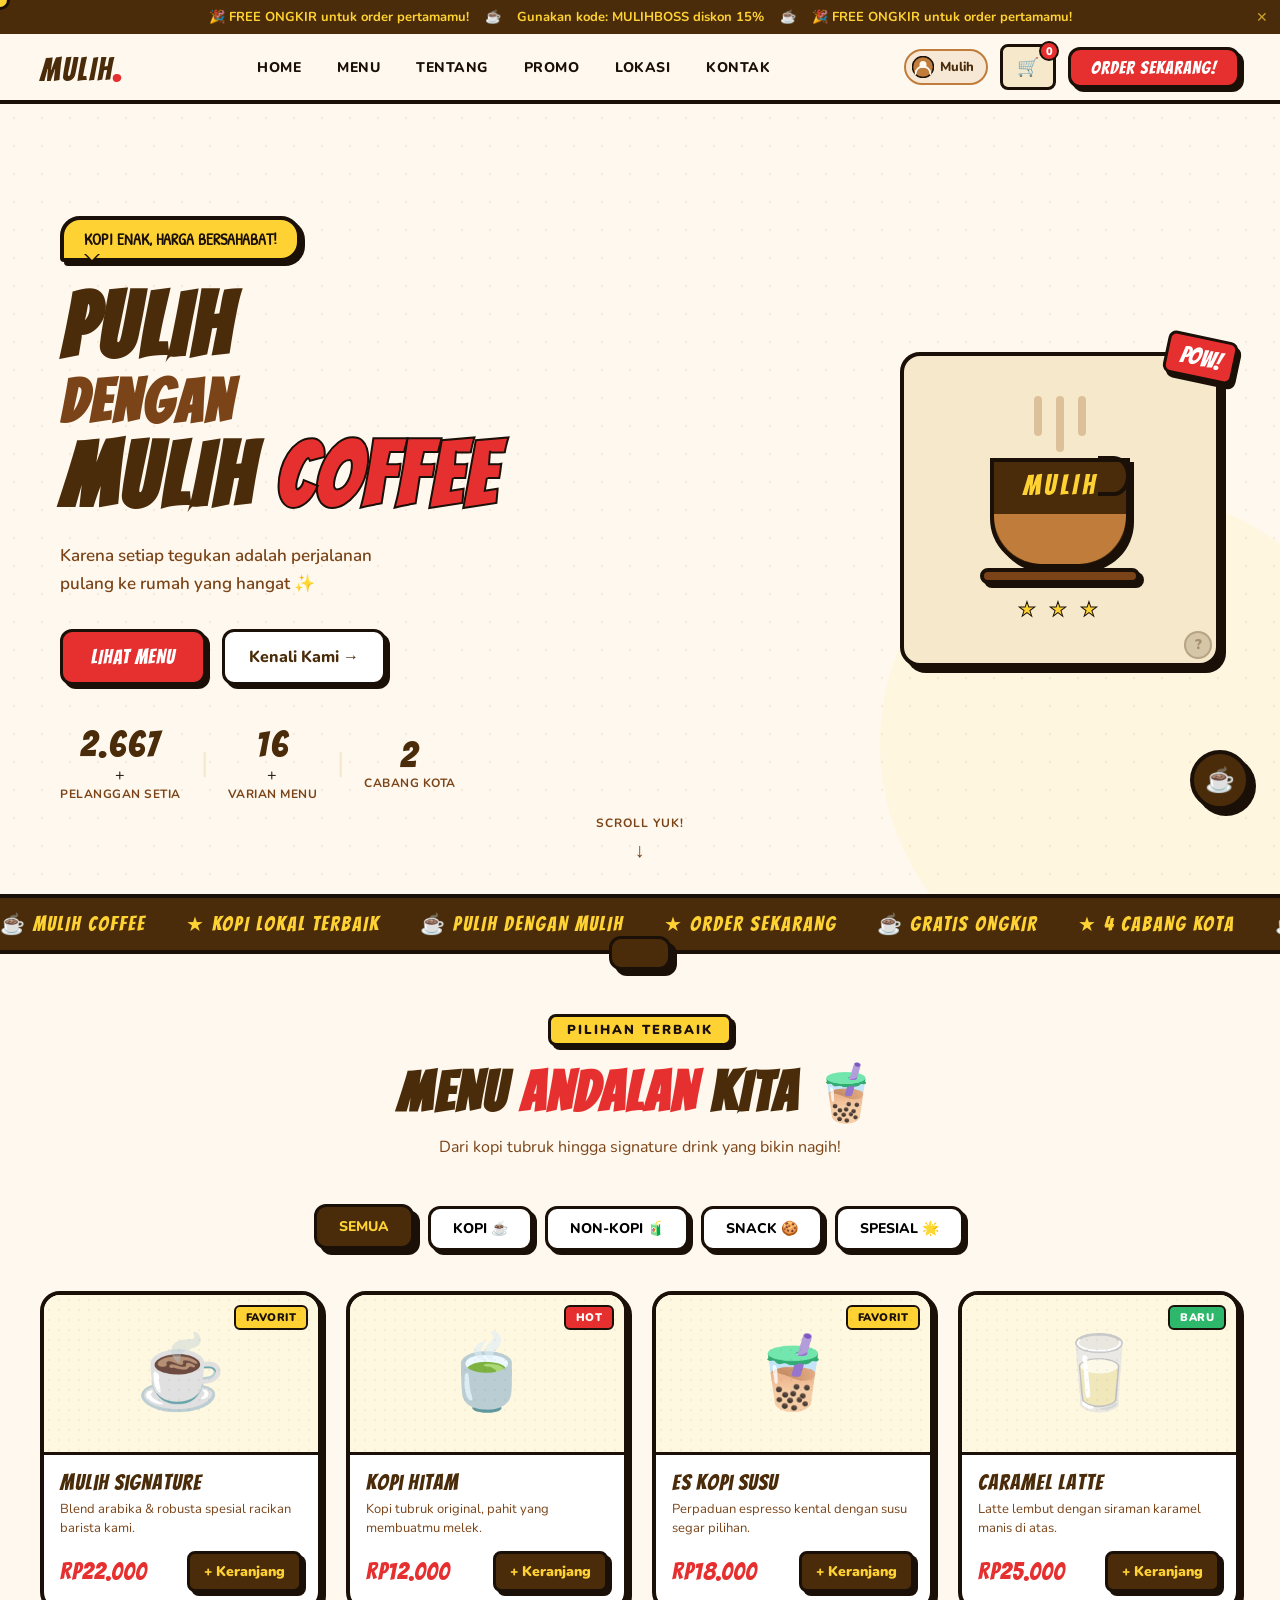
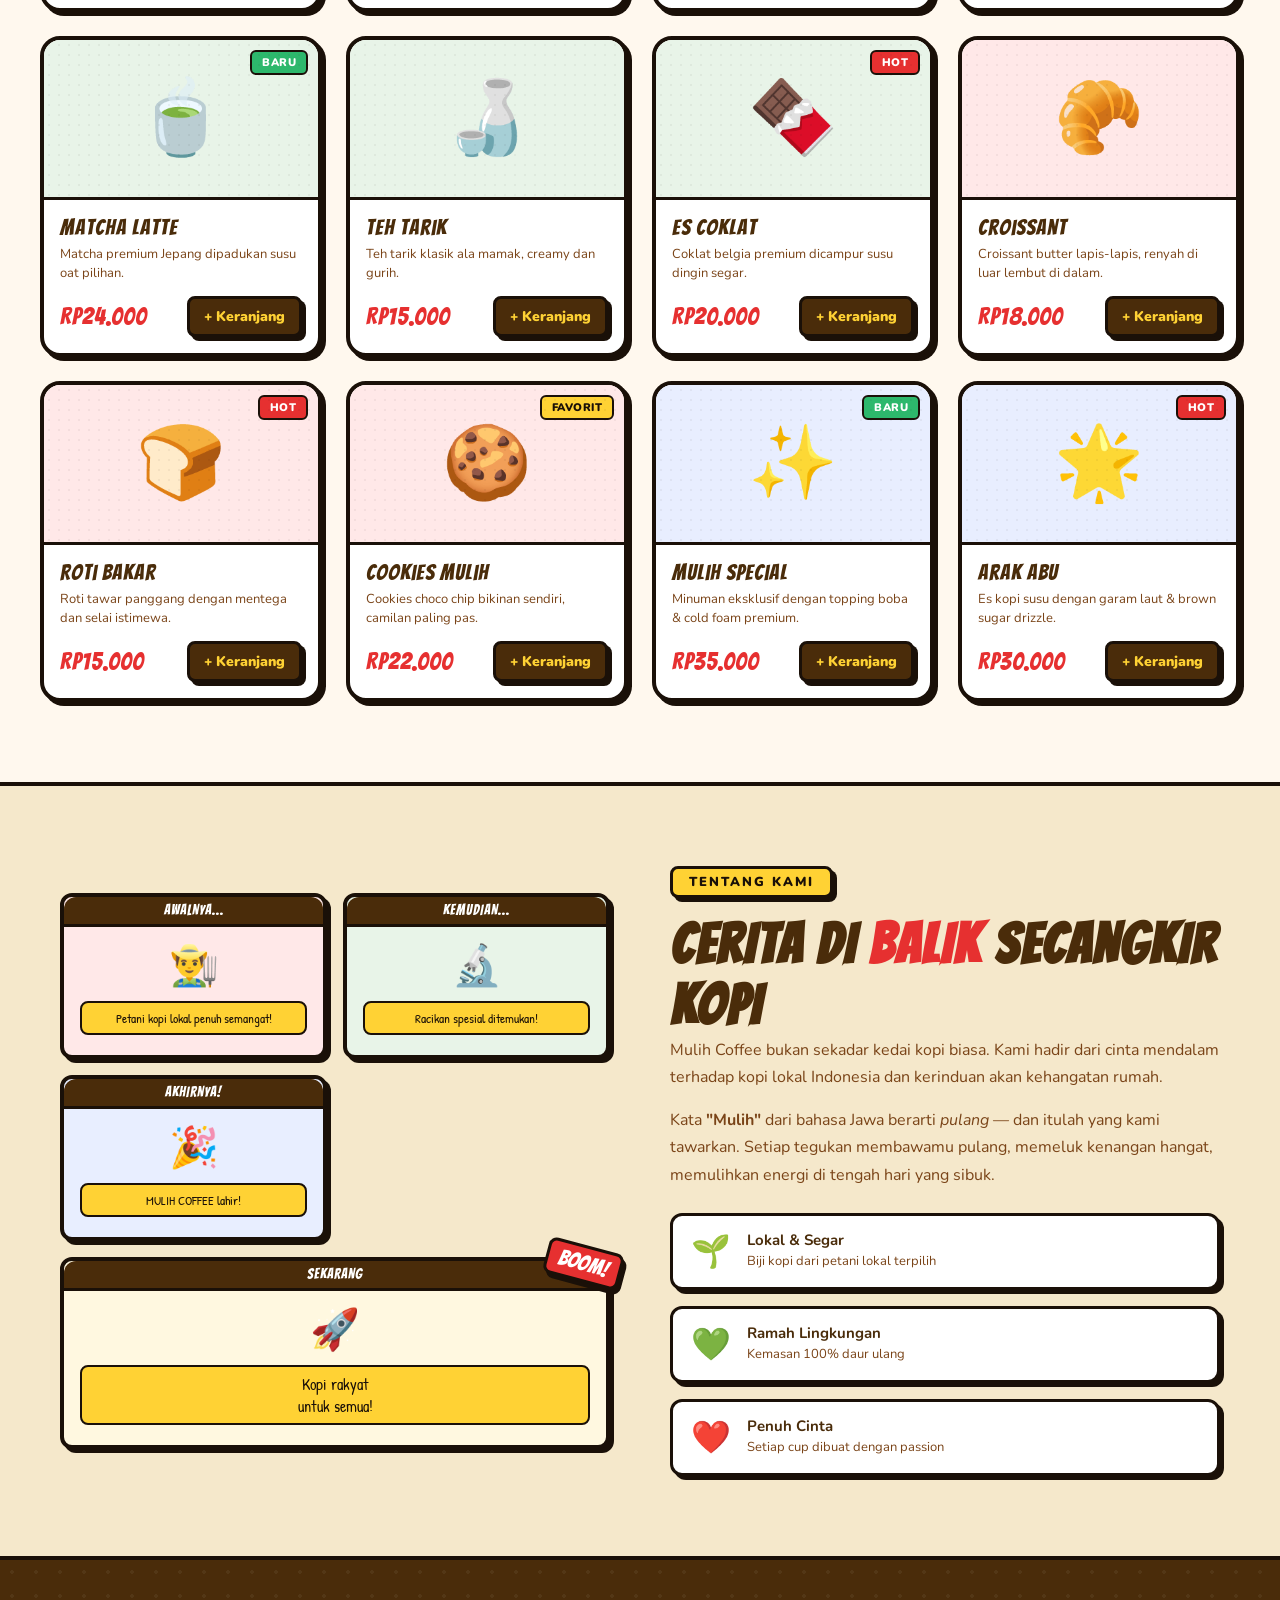
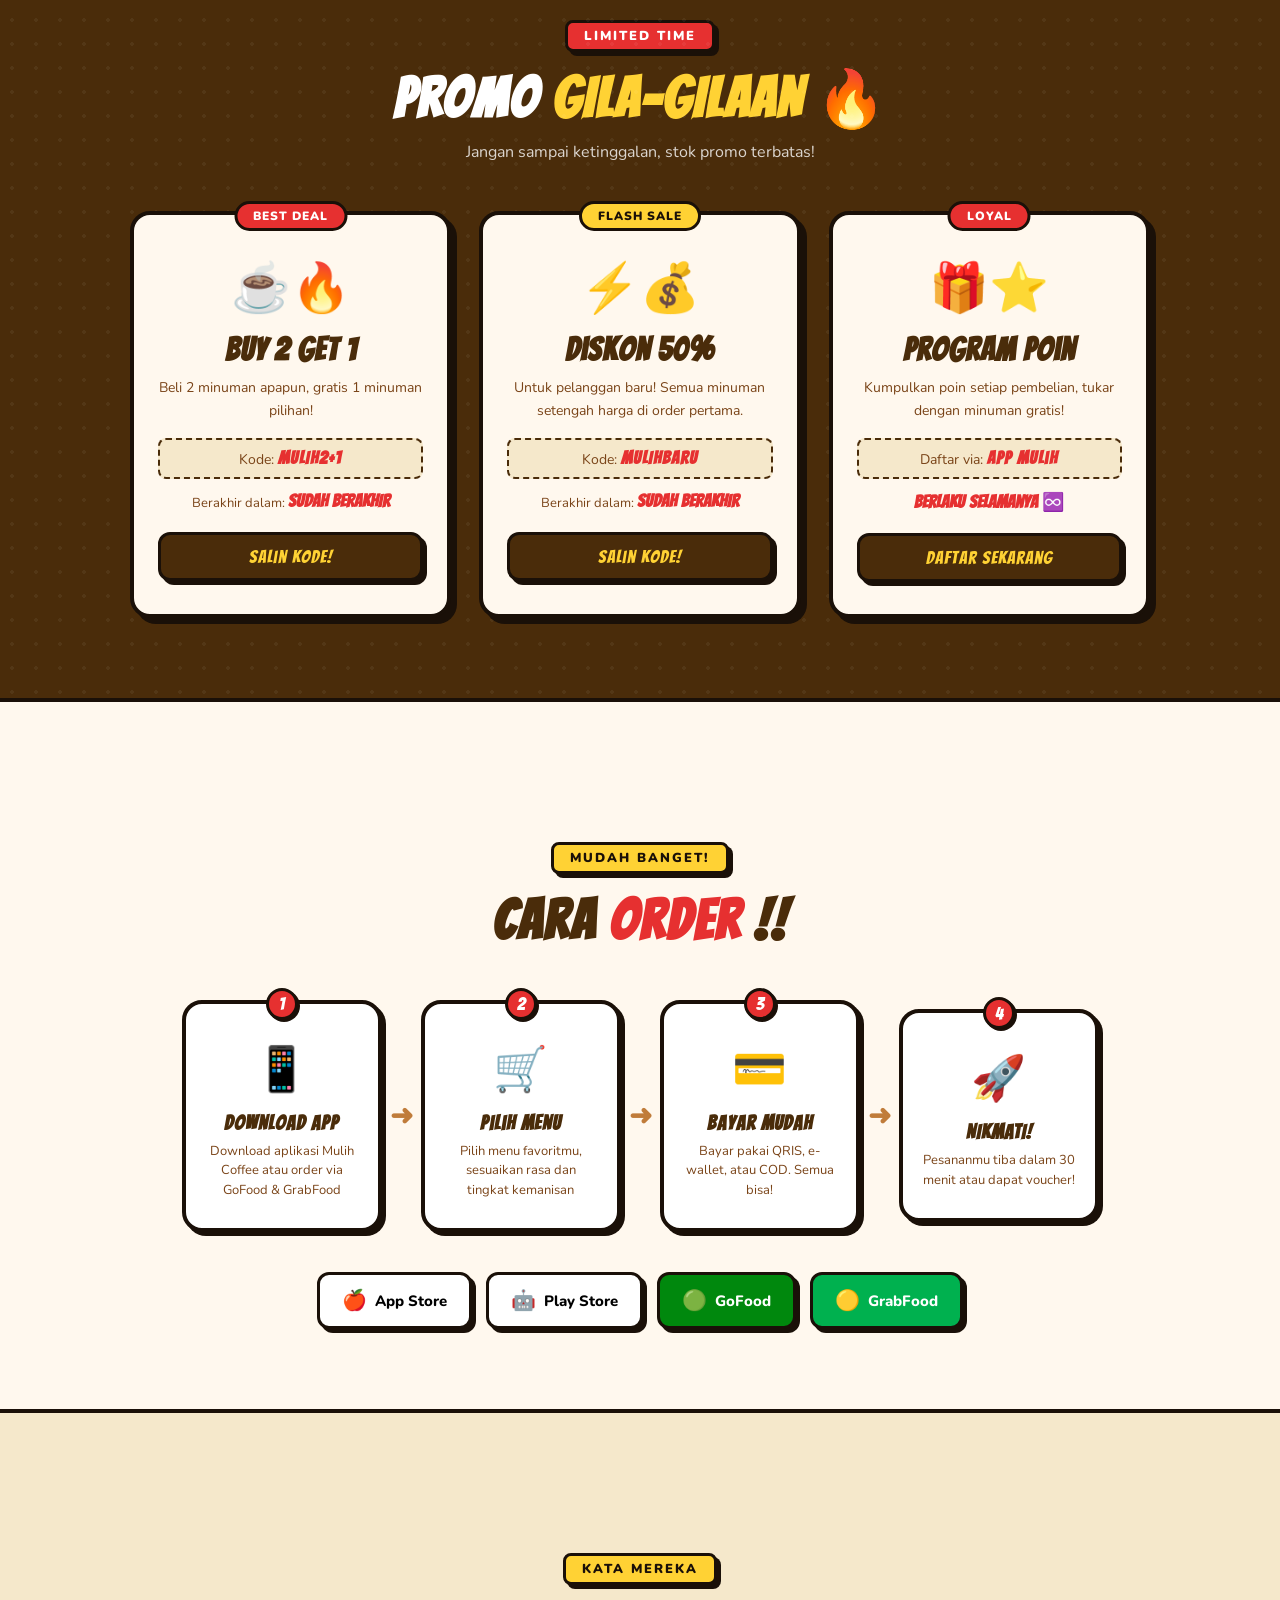
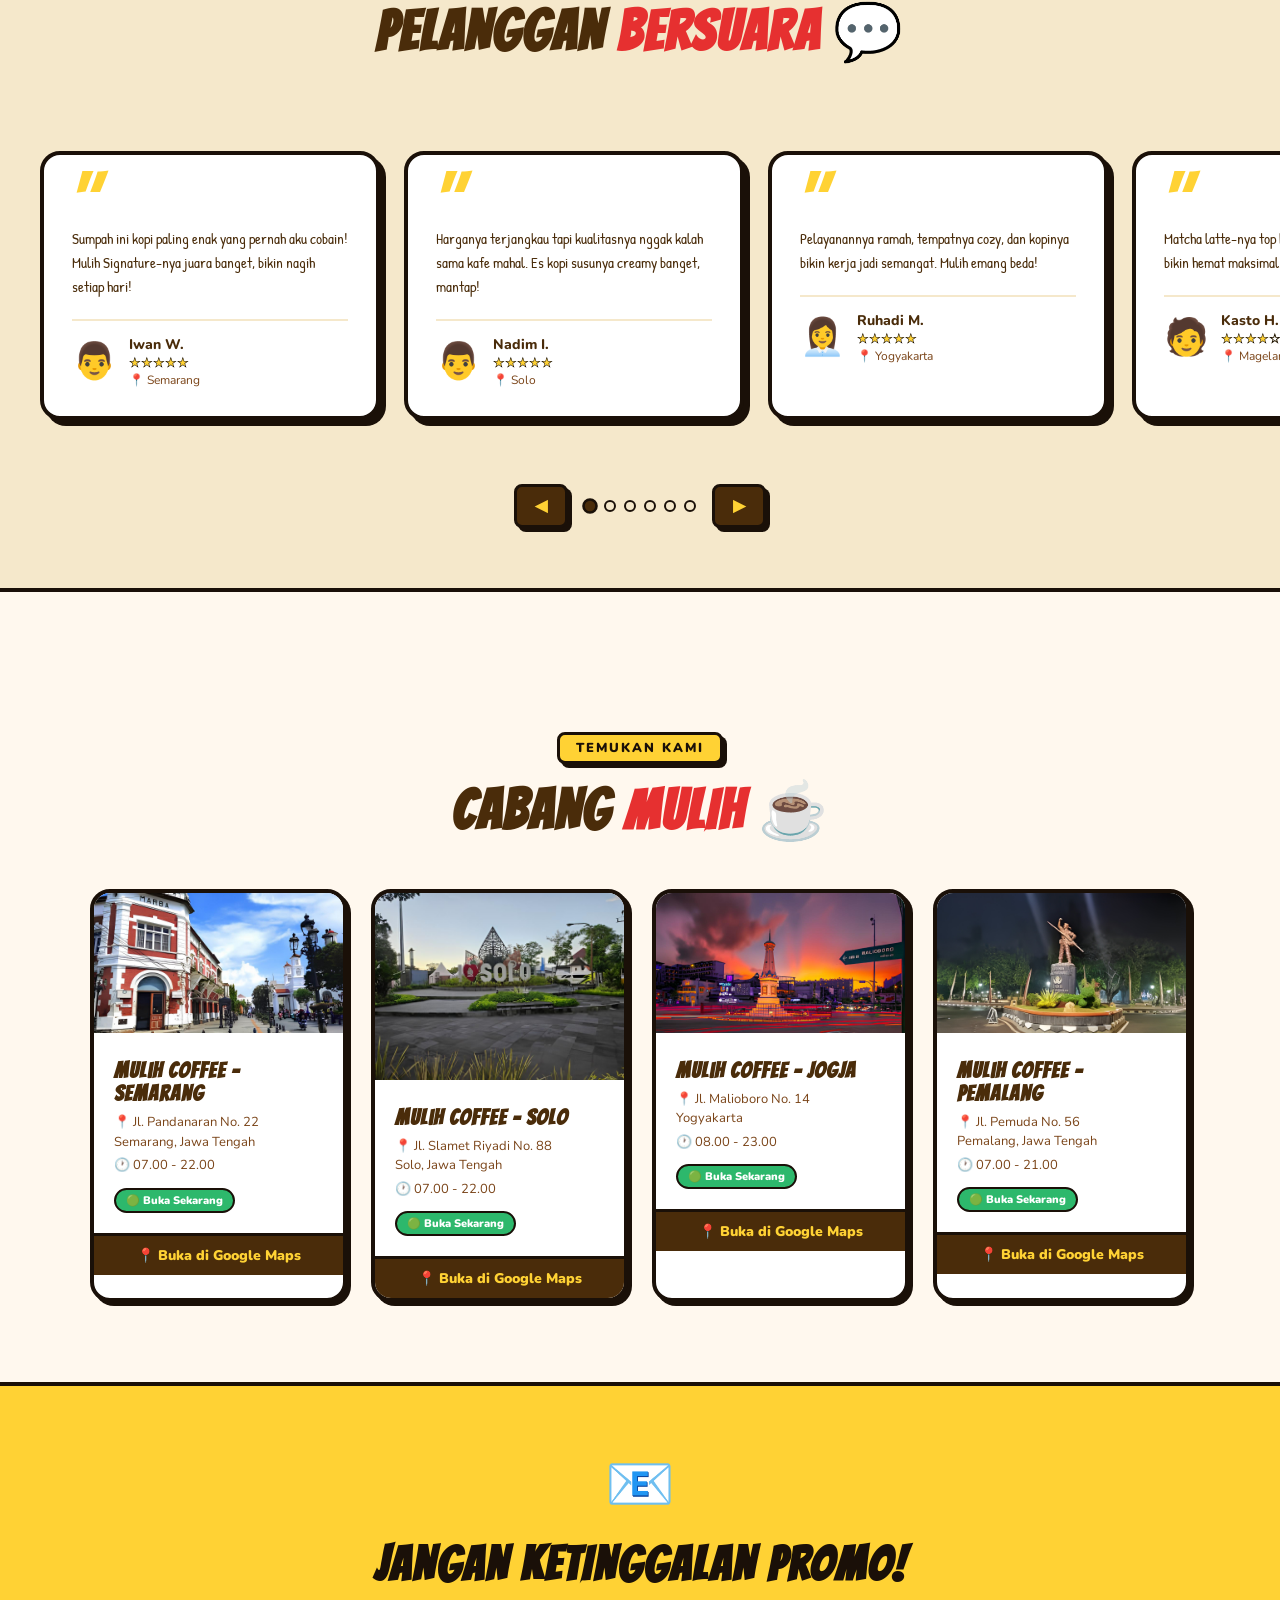
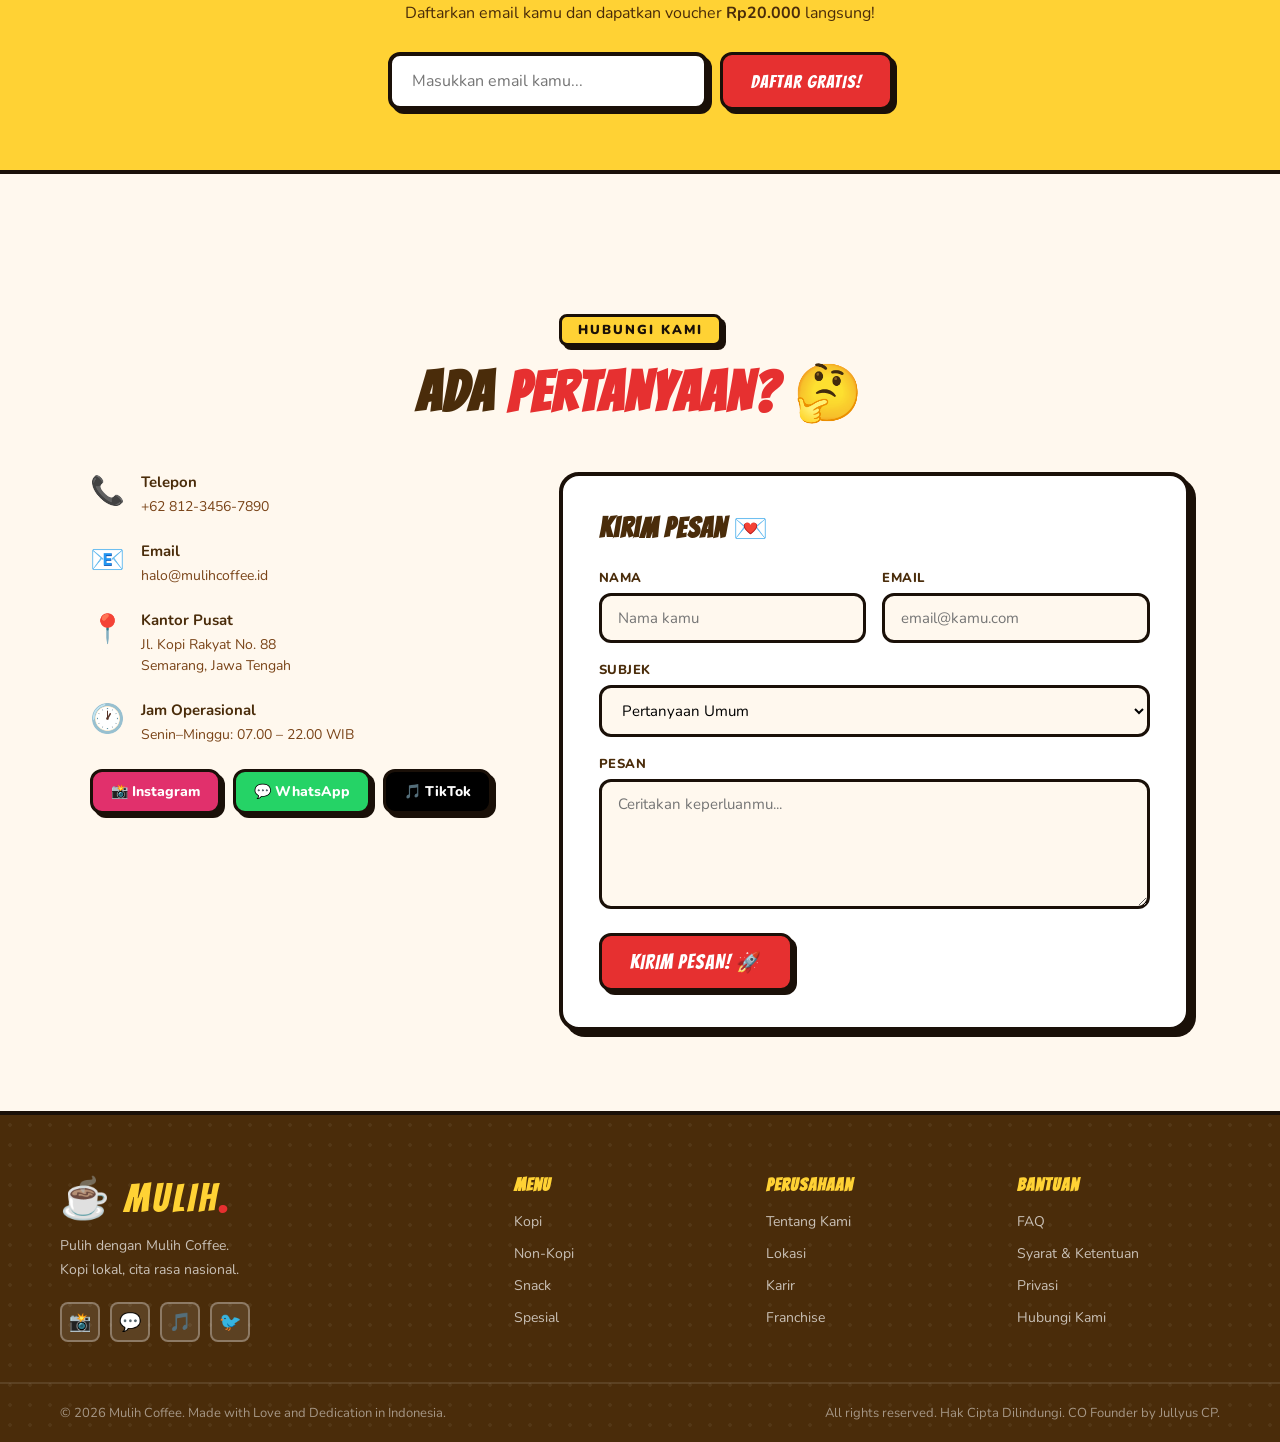
==== index.html @ 90944bd9 "Add files via upload" ====
<!DOCTYPE html>
<html lang="id">
<head>
  <meta charset="UTF-8" />
  <meta name="viewport" content="width=device-width, initial-scale=1.0" />
  <title>Mulih Coffee — Pulih dengan Mulih Coffee</title>
  <link rel="stylesheet" href="style.css" />
  <link rel="preconnect" href="https://fonts.googleapis.com" />
  <link rel="preconnect" href="https://fonts.gstatic.com" crossorigin />
  <link href="https://fonts.googleapis.com/css2?family=Bangers&family=Nunito:wght@400;600;700;800;900&family=Patrick+Hand&display=swap" rel="stylesheet" />
</head>
<body>

  <!-- LOADING SCREEN -->
  <div id="loader">
    <div class="loader-cup">☕</div>
    <div class="loader-text">Brewing Your Experience...</div>
    <div class="loader-bar"><div class="loader-fill"></div></div>
  </div>

  <!-- CURSOR -->
  <div class="custom-cursor"></div>
  <div class="cursor-trail"></div>

  <!-- TOPBAR PROMO -->
  <div class="topbar" id="topbar">
    <span>🎉 FREE ONGKIR untuk order pertamamu!</span>
    <span class="topbar-sep">☕</span>
    <span>Gunakan kode: <strong>MULIHBOSS</strong> diskon 15%</span>
    <span class="topbar-sep">☕</span>
    <span>🎉 FREE ONGKIR untuk order pertamamu!</span>
    <button class="topbar-close" id="topbarClose">✕</button>
  </div>

  <!-- NAVBAR -->
  <nav class="navbar" id="navbar">
    <a href="#home" class="nav-logo">
      <span class="logo-text">MULIH<span class="logo-accent">.</span></span>
    </a>
    <ul class="nav-links" id="navLinks">
      <li><a href="#home" class="nav-link active">Home</a></li>
      <li><a href="#menu" class="nav-link">Menu</a></li>
      <li><a href="#tentang" class="nav-link">Tentang</a></li>
      <li><a href="#promo" class="nav-link">Promo</a></li>
      <li><a href="#lokasi" class="nav-link">Lokasi</a></li>
      <li><a href="#kontak" class="nav-link">Kontak</a></li>
    </ul>
    <div class="nav-actions">
      <a href="costumer.html" class="btn-mulih-profile" id="btnMulihProfile" title="Akun Mulih" aria-label="Akun Customer Mulih">
        <svg width="22" height="22" viewBox="0 0 22 22" fill="none" xmlns="http://www.w3.org/2000/svg" aria-hidden="true">
          <circle cx="11" cy="11" r="10.5" fill="#c07c3a" stroke="#1a1008" stroke-width="1.5"/>
          <circle cx="11" cy="8.5" r="3.5" fill="#fff8ee"/>
          <path d="M3.5 18c0-4.142 3.358-7.5 7.5-7.5s7.5 3.358 7.5 7.5" stroke="#fff8ee" stroke-width="1.8" stroke-linecap="round"/>
        </svg>
        <span>Mulih</span>
      </a>
      <button class="btn-cart" id="cartBtn" aria-label="Cart">
        🛒 <span class="cart-badge" id="cartBadge">0</span>
      </button>
      <a href="#order" class="btn-order pop-btn">ORDER SEKARANG!</a>
      <button class="hamburger" id="hamburger" aria-label="Menu">
        <span></span><span></span><span></span>
      </button>
    </div>
  </nav>

  <!-- HERO -->
  <section class="hero" id="home">
    <div class="hero-bg-dots"></div>
    <div class="hero-halftone"></div>
    <div class="hero-content">
      <div class="speech-bubble-hero" data-aos="pop">KOPI ENAK, HARGA BERSAHABAT!</div>
      <h1 class="hero-title" data-aos="slide-up">
        <span class="hero-line1">PULIH</span>
        <span class="hero-line2">DENGAN</span>
        <span class="hero-line3">MULIH <span class="hero-accent">COFFEE</span></span>
      </h1>
      <p class="hero-sub" data-aos="fade-in">
        Karena setiap tegukan adalah perjalanan<br />pulang ke rumah yang hangat ✨
      </p>
      <div class="hero-btns" data-aos="bounce-in">
        <a href="#menu" class="btn-primary pop-btn">LIHAT MENU</a>
        <a href="#tentang" class="btn-secondary">Kenali Kami →</a>
      </div>
      <div class="hero-stats">
        <div class="stat-item">
          <span class="stat-num" data-count="5000">0</span><span>+</span>
          <span class="stat-label">Pelanggan Setia</span>
        </div>
        <div class="stat-divider">|</div>
        <div class="stat-item">
          <span class="stat-num" data-count="30">0</span><span>+</span>
          <span class="stat-label">Varian Menu</span>
        </div>
        <div class="stat-divider">|</div>
        <div class="stat-item">
          <span class="stat-num" data-count="4">0</span><span></span>
          <span class="stat-label">Cabang Kota</span>
        </div>
      </div>
    </div>
    <div class="hero-visual">
      <div class="cup-wrapper" style="position:relative">
        <!-- HIDDEN DEV TRIGGER — badge ? pojok bawah kanan kopi -->
        <button id="devTriggerBtn" aria-label="Info" title="" onclick="openDevModal()"
          style="position:absolute;bottom:8px;right:8px;z-index:99;
                 width:28px;height:28px;border-radius:50%;
                 background:rgba(74,44,10,0.18);border:2px solid rgba(74,44,10,0.22);
                 color:rgba(74,44,10,0.35);font-size:14px;font-weight:900;
                 cursor:pointer;display:flex;align-items:center;justify-content:center;
                 transition:all 0.2s;backdrop-filter:blur(2px);
                 font-family:'Nunito',sans-serif;line-height:1;">?</button>
        <div class="comic-panel">
          <div class="panel-zap">POW!</div>
          <div class="big-cup">
            <div class="cup-steam">
              <span></span><span></span><span></span>
            </div>
            <div class="cup-body">
              <div class="cup-label">MULIH</div>
              <div class="cup-coffee"></div>
            </div>
            <div class="cup-base"></div>
            <div class="cup-handle"></div>
          </div>
          <div class="panel-stars">★ ★ ★</div>
        </div>
      </div>
    </div>
    <div class="hero-scroll-hint">
      <span>Scroll yuk!</span>
      <div class="scroll-arrow">↓</div>
    </div>
  </section>

  <!-- MARQUEE STRIP -->
  <div class="marquee-strip">
    <div class="marquee-track">
      <span>☕ MULIH COFFEE</span><span>★ KOPI LOKAL TERBAIK</span>
      <span>☕ PULIH DENGAN MULIH</span><span>★ ORDER SEKARANG</span>
      <span>☕ GRATIS ONGKIR</span><span>★ 4 CABANG KOTA</span>
      <span>☕ MULIH COFFEE</span><span>★ KOPI LOKAL TERBAIK</span>
      <span>☕ PULIH DENGAN MULIH</span><span>★ ORDER SEKARANG</span>
      <span>☕ GRATIS ONGKIR</span><span>★ 4 CABANG KOTA</span>
    </div>
  </div>

  <!-- MENU SECTION -->
  <section class="menu-section" id="menu">
    <div class="section-header">
      <div class="section-tag">PILIHAN TERBAIK</div>
      <h2 class="section-title">MENU <span class="accent">ANDALAN</span> KITA 🧋</h2>
      <p class="section-sub">Dari kopi tubruk hingga signature drink yang bikin nagih!</p>
    </div>

    <div class="menu-filter">
      <button class="filter-btn active" data-filter="all">Semua</button>
      <button class="filter-btn" data-filter="kopi">Kopi ☕</button>
      <button class="filter-btn" data-filter="non-kopi">Non-Kopi 🧃</button>
      <button class="filter-btn" data-filter="snack">Snack 🍪</button>
      <button class="filter-btn" data-filter="spesial">Spesial 🌟</button>
    </div>

    <div class="menu-grid" id="menuGrid">
      <!-- Cards injected by JS -->
    </div>
  </section>

  <!-- TENTANG / ABOUT -->
  <section class="about-section" id="tentang">
    <div class="about-comic">
      <div class="comic-strip">
        <div class="comic-frame frame1">
          <div class="frame-caption">AWALNYA...</div>
          <div class="frame-emoji">👨‍🌾</div>
          <div class="frame-bubble">Petani kopi lokal penuh semangat!</div>
        </div>
        <div class="comic-frame frame2">
          <div class="frame-caption">KEMUDIAN...</div>
          <div class="frame-emoji">🔬</div>
          <div class="frame-bubble">Racikan spesial ditemukan!</div>
        </div>
        <div class="comic-frame frame3">
          <div class="frame-caption">AKHIRNYA!</div>
          <div class="frame-emoji">🎉</div>
          <div class="frame-bubble">MULIH COFFEE lahir!</div>
        </div>
        <div class="comic-frame frame4 frame-big">
          <div class="frame-caption">SEKARANG</div>
          <div class="frame-emoji">🚀</div>
          <div class="frame-bubble big-bubble">Kopi rakyat<br/>untuk semua!</div>
          <div class="pow-badge">BOOM!</div>
        </div>
      </div>
    </div>
    <div class="about-text">
      <div class="section-tag">TENTANG KAMI</div>
      <h2 class="section-title">CERITA DI <span class="accent">BALIK</span> SECANGKIR KOPI</h2>
      <p>Mulih Coffee bukan sekadar kedai kopi biasa. Kami hadir dari cinta mendalam terhadap kopi lokal Indonesia dan kerinduan akan kehangatan rumah.</p>
      <p>Kata <strong>"Mulih"</strong> dari bahasa Jawa berarti <em>pulang</em> — dan itulah yang kami tawarkan. Setiap tegukan membawamu pulang, memeluk kenangan hangat, memulihkan energi di tengah hari yang sibuk.</p>
      <div class="about-values">
        <div class="value-item">
          <span class="value-icon">🌱</span>
          <div>
            <strong>Lokal & Segar</strong>
            <p>Biji kopi dari petani lokal terpilih</p>
          </div>
        </div>
        <div class="value-item">
          <span class="value-icon">💚</span>
          <div>
            <strong>Ramah Lingkungan</strong>
            <p>Kemasan 100% daur ulang</p>
          </div>
        </div>
        <div class="value-item">
          <span class="value-icon">❤️</span>
          <div>
            <strong>Penuh Cinta</strong>
            <p>Setiap cup dibuat dengan passion</p>
          </div>
        </div>
      </div>
    </div>
  </section>

  <!-- PROMO SECTION -->
  <section class="promo-section" id="promo">
    <div class="section-header light">
      <div class="section-tag alt">LIMITED TIME</div>
      <h2 class="section-title light">PROMO <span class="accent-light">GILA-GILAAN</span> 🔥</h2>
      <p class="section-sub light">Jangan sampai ketinggalan, stok promo terbatas!</p>
    </div>

    <div class="promo-cards">
      <div class="promo-card pc1" data-aos="slide-left">
        <div class="promo-badge">BEST DEAL</div>
        <div class="promo-emoji">☕🔥</div>
        <h3>Buy 2 Get 1</h3>
        <p>Beli 2 minuman apapun, gratis 1 minuman pilihan!</p>
        <div class="promo-code">Kode: <strong>MULIH2+1</strong></div>
        <div class="promo-timer" data-ends="2025-12-31">Berakhir dalam: <span class="timer-count">--:--:--</span></div>
        <button class="btn-promo pop-btn" onclick="copyCode('MULIH2+1')">Salin Kode!</button>
      </div>
      <div class="promo-card pc2" data-aos="pop">
        <div class="promo-badge flash">FLASH SALE</div>
        <div class="promo-emoji">⚡💰</div>
        <h3>Diskon 50%</h3>
        <p>Untuk pelanggan baru! Semua minuman setengah harga di order pertama.</p>
        <div class="promo-code">Kode: <strong>MULIHBARU</strong></div>
        <div class="promo-timer" data-ends="2025-11-30">Berakhir dalam: <span class="timer-count">--:--:--</span></div>
        <button class="btn-promo pop-btn" onclick="copyCode('MULIHBARU')">Salin Kode!</button>
      </div>
      <div class="promo-card pc3" data-aos="slide-right">
        <div class="promo-badge">LOYAL</div>
        <div class="promo-emoji">🎁⭐</div>
        <h3>Program Poin</h3>
        <p>Kumpulkan poin setiap pembelian, tukar dengan minuman gratis!</p>
        <div class="promo-code">Daftar via: <strong>App Mulih</strong></div>
        <div class="promo-timer"><span class="timer-count">Berlaku Selamanya ♾️</span></div>
        <button class="btn-promo pop-btn" onclick="showToast('Segera hadir! 🚀')">Daftar Sekarang</button>
      </div>
    </div>
  </section>

  <!-- HOW TO ORDER -->
  <section class="howto-section" id="order">
    <div class="section-header">
      <div class="section-tag">MUDAH BANGET!</div>
      <h2 class="section-title">CARA <span class="accent">ORDER</span> !! </h2>
    </div>
    <div class="steps-grid">
      <div class="step-item" data-step="1">
        <div class="step-num">1</div>
        <div class="step-icon">📱</div>
        <h3>Download App</h3>
        <p>Download aplikasi Mulih Coffee atau order via GoFood & GrabFood</p>
      </div>
      <div class="step-arrow">➜</div>
      <div class="step-item" data-step="2">
        <div class="step-num">2</div>
        <div class="step-icon">🛒</div>
        <h3>Pilih Menu</h3>
        <p>Pilih menu favoritmu, sesuaikan rasa dan tingkat kemanisan</p>
      </div>
      <div class="step-arrow">➜</div>
      <div class="step-item" data-step="3">
        <div class="step-num">3</div>
        <div class="step-icon">💳</div>
        <h3>Bayar Mudah</h3>
        <p>Bayar pakai QRIS, e-wallet, atau COD. Semua bisa!</p>
      </div>
      <div class="step-arrow">➜</div>
      <div class="step-item" data-step="4">
        <div class="step-num">4</div>
        <div class="step-icon">🚀</div>
        <h3>NIKMATI!</h3>
        <p>Pesananmu tiba dalam 30 menit atau dapat voucher!</p>
      </div>
    </div>
    <div class="app-buttons">
      <button class="app-btn" onclick="showToast('Segera tersedia di App Store! 🍎')">
        <span>🍎</span> App Store
      </button>
      <button class="app-btn" onclick="showToast('Segera tersedia di Play Store! 🤖')">
        <span>🤖</span> Play Store
      </button>
      <a href="#" class="app-btn gofood">
        <span>🟢</span> GoFood
      </a>
      <a href="#" class="app-btn grabfood">
        <span>🟡</span> GrabFood
      </a>
    </div>
  </section>

  <!-- TESTIMONIALS -->
  <section class="testi-section">
    <div class="section-header">
      <div class="section-tag">KATA MEREKA</div>
      <h2 class="section-title">PELANGGAN <span class="accent">BERSUARA</span> 💬</h2>
    </div>
    <div class="testi-slider" id="testiSlider">
      <div class="testi-track" id="testiTrack">
        <!-- JS Generated -->
      </div>
    </div>
    <div class="testi-nav">
      <button class="testi-btn" id="testiPrev">◀</button>
      <div class="testi-dots" id="testiDots"></div>
      <button class="testi-btn" id="testiNext">▶</button>
    </div>
  </section>

  <!-- LOKASI -->
  <section class="lokasi-section" id="lokasi">
    <div class="section-header">
      <div class="section-tag">TEMUKAN KAMI</div>
      <h2 class="section-title">CABANG <span class="accent">MULIH</span> ☕</h2>
    </div>
    <div class="lokasi-grid" id="lokasiGrid">
      <!-- JS injected -->
    </div>
  </section>

  <!-- NEWSLETTER -->
  <section class="newsletter-section">
    <div class="news-content">
      <div class="news-icon">📧</div>
      <h2>JANGAN KETINGGALAN PROMO!</h2>
      <p>Daftarkan email kamu dan dapatkan voucher <strong>Rp20.000</strong> langsung!</p>
      <form class="news-form" id="newsForm">
        <div class="news-input-wrap">
          <input type="email" placeholder="Masukkan email kamu..." id="newsEmail" required />
          <button type="submit" class="pop-btn">DAFTAR GRATIS!</button>
        </div>
      </form>
      <div class="news-success" id="newsSuccess" style="display:none">
        🎉 Yeay! Voucher sudah dikirim ke emailmu!
      </div>
    </div>
  </section>

  <!-- KONTAK -->
  <section class="kontak-section" id="kontak">
    <div class="section-header">
      <div class="section-tag">HUBUNGI KAMI</div>
      <h2 class="section-title">ADA <span class="accent">PERTANYAAN?</span> 🤔</h2>
    </div>
    <div class="kontak-grid">
      <div class="kontak-info">
        <div class="kontak-item">
          <span class="kontak-icon">📞</span>
          <div>
            <strong>Telepon</strong>
            <p>+62 812-3456-7890</p>
          </div>
        </div>
        <div class="kontak-item">
          <span class="kontak-icon">📧</span>
          <div>
            <strong>Email</strong>
            <p>halo@mulihcoffee.id</p>
          </div>
        </div>
        <div class="kontak-item">
          <span class="kontak-icon">📍</span>
          <div>
            <strong>Kantor Pusat</strong>
            <p>Jl. Kopi Rakyat No. 88<br/>Semarang, Jawa Tengah</p>
          </div>
        </div>
        <div class="kontak-item">
          <span class="kontak-icon">🕐</span>
          <div>
            <strong>Jam Operasional</strong>
            <p>Senin–Minggu: 07.00 – 22.00 WIB</p>
          </div>
        </div>
        <div class="social-links">
          <a href="#" class="social-btn ig" title="Instagram">📸 Instagram</a>
          <a href="#" class="social-btn wa" title="WhatsApp">💬 WhatsApp</a>
          <a href="#" class="social-btn tt" title="TikTok">🎵 TikTok</a>
        </div>
      </div>
      <form class="kontak-form" id="kontakForm">
        <h3>Kirim Pesan 💌</h3>
        <div class="form-row">
          <div class="form-group">
            <label>Nama</label>
            <input type="text" placeholder="Nama kamu" required />
          </div>
          <div class="form-group">
            <label>Email</label>
            <input type="email" placeholder="email@kamu.com" required />
          </div>
        </div>
        <div class="form-group">
          <label>Subjek</label>
          <select>
            <option>Pertanyaan Umum</option>
            <option>Keluhan</option>
            <option>Kerjasama</option>
            <option>Franchise</option>
          </select>
        </div>
        <div class="form-group">
          <label>Pesan</label>
          <textarea placeholder="Ceritakan keperluanmu..." rows="5" required></textarea>
        </div>
        <button type="submit" class="btn-primary pop-btn">KIRIM PESAN! 🚀</button>
      </form>
    </div>
  </section>

  <!-- FOOTER -->
  <footer class="footer">
    <div class="footer-halftone"></div>
    <div class="footer-inner">
      <div class="footer-brand">
        <div class="footer-logo">☕ MULIH<span>.</span></div>
        <p>Pulih dengan Mulih Coffee.<br />Kopi lokal, cita rasa nasional.</p>
        <div class="footer-social">
          <a href="#" class="fsoc">📸</a>
          <a href="#" class="fsoc">💬</a>
          <a href="#" class="fsoc">🎵</a>
          <a href="#" class="fsoc">🐦</a>
        </div>
      </div>
      <div class="footer-links">
        <h4>Menu</h4>
        <ul>
          <li><a href="#menu">Kopi</a></li>
          <li><a href="#menu">Non-Kopi</a></li>
          <li><a href="#menu">Snack</a></li>
          <li><a href="#menu">Spesial</a></li>
        </ul>
      </div>
      <div class="footer-links">
        <h4>Perusahaan</h4>
        <ul>
          <li><a href="#tentang">Tentang Kami</a></li>
          <li><a href="#lokasi">Lokasi</a></li>
          <li><a href="#">Karir</a></li>
          <li><a href="#">Franchise</a></li>
        </ul>
      </div>
      <div class="footer-links">
        <h4>Bantuan</h4>
        <ul>
          <li><a href="#">FAQ</a></li>
          <li><a href="#">Syarat & Ketentuan</a></li>
          <li><a href="#">Privasi</a></li>
          <li><a href="#kontak">Hubungi Kami</a></li>
        </ul>
      </div>
    </div>
    <div class="footer-bottom">
      <p>© 2026 Mulih Coffee. Made with Love and Dedication in Indonesia.</p>
      <p>All rights reserved. Hak Cipta Dilindungi. CO Founder by Jullyus CP.</p>
    </div>
  </footer>

  <!-- CART MODAL -->
  <div class="modal-overlay" id="cartModal">
    <div class="modal-box">
      <div class="modal-header">
        <h3>🛒 Keranjangmu</h3>
        <button class="modal-close" id="cartClose">✕</button>
      </div>
      <div class="cart-items" id="cartItems">
        <div class="cart-empty">Keranjangmu kosong! 🥺<br/>Yuk pilih menu dulu!</div>
      </div>
      <div class="cart-footer" id="cartFooter" style="display:none">
        <div class="cart-total">Total: <span id="cartTotal">Rp0</span></div>
        <button class="btn-primary pop-btn" onclick="checkout()">CHECKOUT SEKARANG! 🚀</button>
      </div>
    </div>
  </div>

  <!-- TOAST NOTIFICATION -->
  <div class="toast" id="toast"></div>

  <!-- CHECKOUT MODAL -->
  <div class="modal-overlay" id="checkoutModal">
    <div class="modal-box checkout-box">
      <div class="modal-header">
        <h3>🧾 Checkout</h3>
        <button class="modal-close" id="checkoutClose">✕</button>
      </div>
      <div class="checkout-body">
        <!-- Order Summary -->
        <div class="checkout-summary" id="checkoutSummary"></div>

        <!-- Form Data Pelanggan -->
        <div class="checkout-form-section">
          <h4>📋 Data Pemesan</h4>
          <div class="form-group">
            <label>Nama Lengkap *</label>
            <input type="text" id="checkoutNama" placeholder="Contoh: Budi Santoso" required />
          </div>
          <div class="form-group">
            <label>No. HP *</label>
            <input type="tel" id="checkoutHP" placeholder="Contoh: 08123456789" required />
          </div>
          <div class="form-group">
            <label>Tipe Pesanan *</label>
            <div class="order-type-group">
              <label class="order-type-btn">
                <input type="radio" name="orderType" value="dine-in" checked /> 🪑 Dine In
              </label>
              <label class="order-type-btn">
                <input type="radio" name="orderType" value="takeaway" /> 🛍️ Takeaway
              </label>
              <label class="order-type-btn">
                <input type="radio" name="orderType" value="delivery" /> 🚴 Delivery
              </label>
            </div>
          </div>
          <div class="form-group" id="alamatGroup" style="display:none">
            <label>Alamat Pengiriman *</label>
            <textarea id="checkoutAlamat" placeholder="Masukkan alamat lengkap..." rows="3"></textarea>
          </div>
          <div class="form-group">
            <label>Kode Promo (opsional)</label>
            <div class="promo-input-wrap">
              <input type="text" id="checkoutPromo" placeholder="Contoh: MULIHBOSS" />
              <button type="button" class="btn-apply-promo" onclick="applyPromo()">PAKAI</button>
            </div>
            <div class="promo-info" id="promoInfo"></div>
          </div>
          <div class="form-group">
            <label>Catatan (opsional)</label>
            <input type="text" id="checkoutCatatan" placeholder="Contoh: Kopinya kurang manis ya..." />
          </div>
        </div>

        <!-- Metode Pembayaran -->
        <div class="checkout-form-section">
          <h4>💳 Metode Pembayaran</h4>
          <div class="payment-methods">
            <label class="payment-method-btn active" data-method="cash">
              <input type="radio" name="payMethod" value="cash" checked />
              <span class="pm-icon">💵</span>
              <span class="pm-label">Tunai</span>
            </label>
            <label class="payment-method-btn" data-method="transfer">
              <input type="radio" name="payMethod" value="transfer" />
              <span class="pm-icon">🏦</span>
              <span class="pm-label">Transfer Bank</span>
            </label>
            <label class="payment-method-btn" data-method="qris">
              <input type="radio" name="payMethod" value="qris" />
              <span class="pm-icon">📱</span>
              <span class="pm-label">QRIS</span>
            </label>
          </div>

          <!-- Panel QRIS -->
          <div class="payment-panel" id="panelQris" style="display:none">
            <div class="qris-box">
              <div class="qris-title">Scan QR untuk Bayar</div>
              <div class="qris-code">
                <svg width="140" height="140" viewBox="0 0 140 140" fill="none" xmlns="http://www.w3.org/2000/svg">
                  <!-- QR decorative pattern -->
                  <rect width="140" height="140" fill="white" rx="8"/>
                  <rect x="8" y="8" width="40" height="40" rx="4" fill="#1a1008"/>
                  <rect x="13" y="13" width="30" height="30" rx="2" fill="white"/>
                  <rect x="18" y="18" width="20" height="20" rx="1" fill="#1a1008"/>
                  <rect x="92" y="8" width="40" height="40" rx="4" fill="#1a1008"/>
                  <rect x="97" y="13" width="30" height="30" rx="2" fill="white"/>
                  <rect x="102" y="18" width="20" height="20" rx="1" fill="#1a1008"/>
                  <rect x="8" y="92" width="40" height="40" rx="4" fill="#1a1008"/>
                  <rect x="13" y="97" width="30" height="30" rx="2" fill="white"/>
                  <rect x="18" y="102" width="20" height="20" rx="1" fill="#1a1008"/>
                  <!-- Data modules -->
                  <rect x="56" y="8" width="8" height="8" fill="#1a1008"/>
                  <rect x="68" y="8" width="8" height="8" fill="#1a1008"/>
                  <rect x="80" y="8" width="8" height="8" fill="#1a1008"/>
                  <rect x="56" y="20" width="8" height="8" fill="#1a1008"/>
                  <rect x="80" y="20" width="8" height="8" fill="#1a1008"/>
                  <rect x="56" y="32" width="8" height="8" fill="#1a1008"/>
                  <rect x="68" y="32" width="8" height="8" fill="#1a1008"/>
                  <rect x="8" y="56" width="8" height="8" fill="#1a1008"/>
                  <rect x="20" y="56" width="8" height="8" fill="#1a1008"/>
                  <rect x="32" y="56" width="8" height="8" fill="#1a1008"/>
                  <rect x="44" y="56" width="8" height="8" fill="#1a1008"/>
                  <rect x="56" y="56" width="8" height="8" fill="#1a1008"/>
                  <rect x="68" y="56" width="8" height="8" fill="#1a1008"/>
                  <rect x="92" y="56" width="8" height="8" fill="#1a1008"/>
                  <rect x="104" y="56" width="8" height="8" fill="#1a1008"/>
                  <rect x="116" y="56" width="8" height="8" fill="#1a1008"/>
                  <rect x="128" y="56" width="8" height="8" fill="#1a1008"/>
                  <rect x="8" y="68" width="8" height="8" fill="#1a1008"/>
                  <rect x="32" y="68" width="8" height="8" fill="#1a1008"/>
                  <rect x="56" y="68" width="8" height="8" fill="#1a1008"/>
                  <rect x="80" y="68" width="8" height="8" fill="#1a1008"/>
                  <rect x="104" y="68" width="8" height="8" fill="#1a1008"/>
                  <rect x="128" y="68" width="8" height="8" fill="#1a1008"/>
                  <rect x="8" y="80" width="8" height="8" fill="#1a1008"/>
                  <rect x="20" y="80" width="8" height="8" fill="#1a1008"/>
                  <rect x="44" y="80" width="8" height="8" fill="#1a1008"/>
                  <rect x="56" y="80" width="8" height="8" fill="#1a1008"/>
                  <rect x="68" y="80" width="8" height="8" fill="#1a1008"/>
                  <rect x="92" y="80" width="8" height="8" fill="#1a1008"/>
                  <rect x="116" y="80" width="8" height="8" fill="#1a1008"/>
                  <rect x="56" y="92" width="8" height="8" fill="#1a1008"/>
                  <rect x="80" y="92" width="8" height="8" fill="#1a1008"/>
                  <rect x="104" y="92" width="8" height="8" fill="#1a1008"/>
                  <rect x="56" y="104" width="8" height="8" fill="#1a1008"/>
                  <rect x="68" y="104" width="8" height="8" fill="#1a1008"/>
                  <rect x="92" y="104" width="8" height="8" fill="#1a1008"/>
                  <rect x="116" y="104" width="8" height="8" fill="#1a1008"/>
                  <rect x="128" y="104" width="8" height="8" fill="#1a1008"/>
                  <rect x="56" y="116" width="8" height="8" fill="#1a1008"/>
                  <rect x="80" y="116" width="8" height="8" fill="#1a1008"/>
                  <rect x="104" y="116" width="8" height="8" fill="#1a1008"/>
                  <rect x="128" y="116" width="8" height="8" fill="#1a1008"/>
                  <rect x="56" y="128" width="8" height="8" fill="#1a1008"/>
                  <rect x="68" y="128" width="8" height="8" fill="#1a1008"/>
                  <rect x="92" y="128" width="8" height="8" fill="#1a1008"/>
                  <!-- Center logo -->
                  <rect x="58" y="58" width="24" height="24" rx="4" fill="#c07c3a"/>
                  <text x="70" y="74" text-anchor="middle" font-size="14" fill="white" font-family="Arial" font-weight="bold">M</text>
                </svg>
              </div>
              <div class="qris-merchant">Mulih Coffee</div>
              <div class="qris-nominal" id="qrisNominal">Rp0</div>
              <div class="qris-note">Scan dengan GoPay, OVO, Dana, atau m-Banking</div>
            </div>
          </div>

          <!-- Panel Transfer -->
          <div class="payment-panel" id="panelTransfer" style="display:none">
            <div class="transfer-box">
              <div class="bank-item">
                <span class="bank-icon">🏦</span>
                <div class="bank-info">
                  <div class="bank-name">BCA</div>
                  <div class="bank-number">1234 5678 90</div>
                  <div class="bank-holder">a.n. Mulih Coffee Indonesia</div>
                </div>
                <button class="btn-copy-bank" onclick="copyBankNum('1234567890')">Salin</button>
              </div>
              <div class="bank-item">
                <span class="bank-icon">🏦</span>
                <div class="bank-info">
                  <div class="bank-name">Mandiri</div>
                  <div class="bank-number">0987 6543 21</div>
                  <div class="bank-holder">a.n. Mulih Coffee Indonesia</div>
                </div>
                <button class="btn-copy-bank" onclick="copyBankNum('0987654321')">Salin</button>
              </div>
              <p class="transfer-note">⚠️ Transfer sesuai nominal tepat. Upload bukti transfer — AI akan verifikasi otomatis!</p>
              <!-- Upload Bukti Transfer -->
              <div class="upload-bukti-wrap">
                <div class="upload-label">📎 Upload Bukti Transfer <span style="background:#ffd234;color:#4a2c0a;font-size:11px;font-weight:800;padding:2px 8px;border-radius:99px;border:1.5px solid #4a2c0a;margin-left:6px;">🤖 AI VERIFY</span></div>
                <label class="upload-area" id="uploadArea" for="buktiTransfer">
                  <div class="upload-icon">📸</div>
                  <div class="upload-text">Klik atau drag foto bukti transfer</div>
                  <div class="upload-hint">JPG / PNG / max 5MB — AI verifikasi otomatis!</div>
                  <input type="file" id="buktiTransfer" accept="image/*" style="display:none" onchange="handleBuktiUpload(event)" />
                </label>
                <div class="upload-preview" id="uploadPreview" style="display:none">
                  <img id="previewImg" src="" alt="Bukti Transfer" />
                  <button class="btn-remove-upload" onclick="removeBukti()">✕ Hapus</button>
                </div>
                <!-- AI Status -->
                <div id="aiVerifyStatus" style="display:none;margin-top:10px;padding:12px 14px;border:3px solid #c07c3a;border-radius:12px;text-align:center;background:white;">
                  <div id="aiVerifyIcon" style="font-size:28px;margin-bottom:6px;">⏳</div>
                  <div id="aiVerifyText" style="font-weight:800;font-size:14px;color:#4a2c0a;"></div>
                  <div id="aiVerifySub" style="font-size:12px;color:#888;margin-top:4px;"></div>
                </div>
              </div>
            </div>
          </div>
        </div>

        <!-- Order Total -->
        <div class="checkout-total-box">
          <div class="checkout-total-row">
            <span>Subtotal</span>
            <span id="coSubtotal">Rp0</span>
          </div>
          <div class="checkout-total-row" id="coOngkirRow" style="display:none">
            <span>Ongkir</span>
            <span id="coOngkir">Rp5.000</span>
          </div>
          <div class="checkout-total-row discount-row" id="coDiskonRow" style="display:none">
            <span>🎉 Diskon</span>
            <span id="coDiskon" style="color:var(--green)">-Rp0</span>
          </div>
          <div class="checkout-total-row grand-total">
            <span>TOTAL</span>
            <span id="coTotal">Rp0</span>
          </div>
        </div>

        <button class="btn-primary pop-btn" style="width:100%;margin-top:16px;font-size:18px" onclick="processPayment()">
          BAYAR SEKARANG! 💳
        </button>
      </div>
    </div>
  </div>

  <!-- RECEIPT MODAL -->
  <div class="modal-overlay" id="receiptModal">
    <div class="modal-box receipt-box" id="receiptBox">
      <div class="receipt-header">
        <div class="receipt-logo">☕ MULIH COFFEE</div>
        <div class="receipt-tagline">Pulih dengan Mulih Coffee</div>
        <div class="receipt-address">Jl. Kopi Rakyat No. 88, Semarang</div>
        <div class="receipt-divider">- - - - - - - - - - - - - - - - -</div>
        <div class="receipt-no" id="receiptNo">No: #MC-000000</div>
        <div class="receipt-date" id="receiptDate"></div>
        <div class="receipt-divider">- - - - - - - - - - - - - - - - -</div>
      </div>
      <div class="receipt-customer" id="receiptCustomer"></div>
      <div class="receipt-divider">- - - - - - - - - - - - - - - - -</div>
      <div class="receipt-items" id="receiptItems"></div>
      <div class="receipt-divider">- - - - - - - - - - - - - - - - -</div>
      <div class="receipt-totals" id="receiptTotals"></div>
      <div class="receipt-divider">- - - - - - - - - - - - - - - - -</div>
      <div class="receipt-payment" id="receiptPayment"></div>
      <div class="receipt-divider">- - - - - - - - - - - - - - - - -</div>
      <div class="receipt-footer">
        <div class="receipt-thanks">🙏 Terima kasih sudah order!</div>
        <div class="receipt-msg">Semoga harimu makin pulih bersama Mulih Coffee ☕</div>
        <div class="receipt-social">📸 @mulihcoffee.id</div>
      </div>
      <div class="receipt-actions">
        <button class="btn-print pop-btn" onclick="printReceipt()">🖨️ Print Struk</button>
        <button class="btn-primary pop-btn" onclick="closeReceipt()">✅ Selesai</button>
      </div>
    </div>
  </div>

  <!-- VERIFICATION MODAL (muncul di struk untuk transfer/qris) -->
  <div class="modal-overlay" id="verifyModal">
    <div class="modal-box verify-box">
      <div class="modal-header" style="background:var(--brown);color:var(--yellow);border-radius:var(--radius-lg) var(--radius-lg) 0 0;">
        <h3>🔐 Verifikasi Pembayaran</h3>
        <button class="modal-close" onclick="document.getElementById('verifyModal').classList.remove('active')">✕</button>
      </div>
      <div class="verify-body">
        <div class="verify-order-info" id="verifyOrderInfo"></div>
        <div class="verify-divider"></div>
        <div class="verify-section">
          <div class="verify-icon">⏳</div>
          <div class="verify-title">Menunggu Verifikasi Admin</div>
          <div class="verify-desc">Pembayaran kamu sedang diproses. Admin akan memverifikasi dalam <strong>5–15 menit</strong>.</div>
        </div>
        <div class="verify-code-box">
          <div class="vc-label">Kode Verifikasi Ordermu</div>
          <div class="vc-code" id="vcCode">–</div>
          <div class="vc-hint">Simpan kode ini! Gunakan untuk cek status order kamu.</div>
          <button class="btn-copy-bank" onclick="copyVerifyCode()" style="width:100%;margin-top:8px;">📋 Salin Kode</button>
        </div>
        <div class="verify-divider"></div>
        <div class="verify-section">
          <div class="verify-title" style="font-size:15px">🔍 Cek Status Order</div>
          <div class="verify-input-wrap">
            <input type="text" id="checkCodeInput" placeholder="Masukkan kode verifikasi..." />
            <button class="btn-apply-promo" onclick="checkOrderStatus()">CEK</button>
          </div>
          <div class="verify-result" id="verifyResult"></div>
        </div>
        <button class="btn-primary pop-btn" style="width:100%;margin-top:16px" onclick="document.getElementById('verifyModal').classList.remove('active');showToast('✅ Pesanan dicatat! Tunggu verifikasi admin ya.')">
          OK, Tutup
        </button>
      </div>
    </div>
  </div>

  <!-- FLOATING ACTION -->
  <div class="fab-wrapper">
    <button class="fab-main" id="fabMain" aria-label="Actions">☕</button>
    <div class="fab-options" id="fabOptions">
      <a href="https://wa.me/6281234567890" class="fab-option" title="WhatsApp">💬</a>
      <a href="#order" class="fab-option" title="Order">🛒</a>
      <a href="#lokasi" class="fab-option" title="Lokasi">📍</a>
    </div>
  </div>

  <!-- BACK TO TOP -->
  <button class="back-top" id="backTop" aria-label="Back to top">⬆</button>

  <script src="https://cdn.jsdelivr.net/npm/@supabase/supabase-js@2"></script>
  <script src="script.js"></script>

  <!-- ============ DEV NAV — hapus saat production ============ -->
  <style>
    /* Mulih profile button */
    .btn-mulih-profile {
      display: flex; align-items: center; gap: 6px;
      background: rgba(192,124,58,0.13);
      border: 2px solid #c07c3a;
      border-radius: 99px; padding: 5px 12px 5px 6px;
      font-weight: 800; font-size: 13px; color: #4a2c0a;
      text-decoration: none; transition: all 0.2s; white-space: nowrap;
    }
    .btn-mulih-profile:hover { background: #c07c3a; color: #fff8ee; }
    .btn-mulih-profile svg { flex-shrink: 0; }
    @media (max-width:640px) { .btn-mulih-profile span { display:none; } .btn-mulih-profile { padding:5px; border-radius:50%; } }

    /* Dev trigger hover */
    #devTriggerBtn:hover {
      background: rgba(74,44,10,0.55) !important;
      border-color: rgba(74,44,10,0.7) !important;
      color: #ffd234 !important;
    }

    /* Dev password modal */
    #devModal {
      display: none; position: fixed; inset: 0; z-index: 9999999;
      background: rgba(26,16,8,0.75); align-items: center; justify-content: center;
      font-family: 'Nunito', sans-serif;
    }
    #devModal.open { display: flex; }
    .devmodal-box {
      background: #fff8ee; border: 3px solid #1a1008;
      border-radius: 20px; box-shadow: 8px 8px 0 #ffd234;
      padding: 32px 28px; width: 90%; max-width: 340px;
      text-align: center; animation: devModalPop 0.25s cubic-bezier(0.34,1.56,0.64,1);
    }
    @keyframes devModalPop { from { opacity:0; transform:scale(0.8) translateY(16px); } to { opacity:1; transform:scale(1) translateY(0); } }
    .devmodal-icon { font-size: 40px; margin-bottom: 6px; }
    .devmodal-title { font-family:'Bangers',cursive; font-size:28px; color:#4a2c0a; margin-bottom:4px; }
    .devmodal-sub { font-size:13px; color:#888; margin-bottom:20px; }
    .devmodal-input {
      width:100%; padding:12px 14px; border:3px solid #1a1008;
      border-radius:12px; font-size:16px; font-family:'Nunito',sans-serif;
      font-weight:700; outline:none; margin-bottom:10px; text-align:center;
      letter-spacing:2px; background:white;
    }
    .devmodal-input:focus { border-color:#c07c3a; box-shadow:3px 3px 0 #c07c3a; }
    .devmodal-err { color:#e63030; font-size:12px; font-weight:800; min-height:18px; margin-bottom:8px; }
    .devmodal-btn {
      width:100%; padding:12px; background:#4a2c0a; color:#ffd234;
      border:3px solid #1a1008; border-radius:12px;
      font-family:'Bangers',cursive; font-size:22px;
      cursor:pointer; box-shadow:4px 4px 0 #1a1008; transition:all 0.15s;
    }
    .devmodal-btn:hover { transform:translate(-2px,-2px); box-shadow:6px 6px 0 #1a1008; }
    .devmodal-cancel { margin-top:10px; font-size:12px; color:#aaa; cursor:pointer; }
    .devmodal-cancel:hover { color:#4a2c0a; }

    /* Dev Nav floating (tersembunyi, muncul setelah unlock) */
    #devNav {
      position: fixed; bottom: 20px; left: 16px;
      z-index: 999999; font-family: 'Nunito', sans-serif; display: none;
    }
    #devNav.unlocked { display: block; }
    #devNavToggle {
      display: flex; align-items: center; gap: 6px;
      background: #4a2c0a; color: #ffd234;
      border: 3px solid #1a1008; padding: 8px 14px; border-radius: 12px;
      font-weight: 800; font-size: 13px; cursor: pointer;
      box-shadow: 3px 3px 0 #1a1008; transition: transform 0.15s, box-shadow 0.15s;
    }
    #devNavToggle:hover { transform: translate(-1px,-1px); box-shadow: 4px 4px 0 #1a1008; }
    #devNavMenu {
      display: none; flex-direction: column; gap: 6px;
      margin-top: 8px; min-width: 200px;
    }
    #devNavMenu.open { display: flex; animation: devNavPop 0.2s cubic-bezier(0.34,1.56,0.64,1); }
    @keyframes devNavPop { from { opacity:0; transform:translateY(8px) scale(0.95); } to { opacity:1; transform:translateY(0) scale(1); } }
    .devnav-link {
      display: flex; align-items: center; gap: 8px;
      padding: 8px 14px; border-radius: 10px;
      font-weight: 800; font-size: 13px; text-decoration: none;
      border: 2px solid #1a1008; box-shadow: 2px 2px 0 #1a1008;
      transition: transform 0.15s, box-shadow 0.15s;
    }
    .devnav-link:hover { transform: translate(-1px,-1px); box-shadow: 3px 3px 0 #1a1008; }
    .devnav-link.active-page { outline: 2px solid #ffd234; outline-offset: 2px; }
    .devnav-link.ln-index  { background:#fff8ee; color:#4a2c0a; }
    .devnav-link.ln-admin  { background:#ffd234; color:#1a1008; }
    .devnav-link.ln-payment{ background:#2db86c; color:#fff; }
    .devnav-link.ln-qris   { background:#c07c3a; color:#fff; }
    @media (max-width:600px) {
      #devNav { bottom:80px; left:12px; }
      #devNavToggle { font-size:11px; padding:6px 10px; }
      #devNavMenu { min-width:170px; }
      .devnav-link { font-size:12px; padding:7px 12px; }
    }
  </style>

  <!-- DEV PASSWORD MODAL -->
  <div id="devModal">
    <div class="devmodal-box">
      <div class="devmodal-icon">🛠️</div>
      <div class="devmodal-title">DEV ACCESS</div>
      <div class="devmodal-sub">Masukkan sandi developer untuk lanjut</div>
      <input type="password" class="devmodal-input" id="devPassInput"
        placeholder="• • • • • • • •"
        onkeydown="if(event.key==='Enter')checkDevPass()"
        autocomplete="off" />
      <div class="devmodal-err" id="devPassErr"></div>
      <button class="devmodal-btn" onclick="checkDevPass()">MASUK ⚡</button>
      <div class="devmodal-cancel" onclick="closeDevModal()">✕ Batal</div>
    </div>
  </div>

  <!-- DEV NAV (muncul setelah unlock) -->
  <div id="devNav">
    <button id="devNavToggle" onclick="document.getElementById('devNavMenu').classList.toggle('open')">
      🛠️ DEV NAV
    </button>
    <div id="devNavMenu" role="menu">
      <a href="index.html"        class="devnav-link ln-index">Halaman Utama</a>
      <a href="admin.html"        class="devnav-link ln-admin">Login Admin</a>
      <a href="costumer.html"     class="devnav-link ln-payment">Costumer Login</a>
      <a href="qris-manager.html" class="devnav-link ln-qris">QRIS Manager</a>
    </div>
  </div>

  <script>
    const _DEV_PASS = 'mulihdev';
    function openDevModal() {
      document.getElementById('devModal').classList.add('open');
      setTimeout(() => document.getElementById('devPassInput').focus(), 100);
    }
    function closeDevModal() {
      document.getElementById('devModal').classList.remove('open');
      document.getElementById('devPassInput').value = '';
      document.getElementById('devPassErr').textContent = '';
    }
    function checkDevPass() {
      if (document.getElementById('devPassInput').value === _DEV_PASS) {
        closeDevModal();
        document.getElementById('devNav').classList.add('unlocked');
        sessionStorage.setItem('mulihDevUnlocked','1');
      } else {
        document.getElementById('devPassErr').textContent = '❌ Sandi salah!';
        document.getElementById('devPassInput').value = '';
      }
    }
    if (sessionStorage.getItem('mulihDevUnlocked') === '1') {
      document.getElementById('devNav').classList.add('unlocked');
    }
    (function(){
      var cur = location.pathname.split('/').pop() || 'index.html';
      document.querySelectorAll('.devnav-link').forEach(function(a){
        if(a.getAttribute('href') === cur) a.classList.add('active-page');
      });
      document.addEventListener('click', function(e){
        if(!document.getElementById('devNav').contains(e.target))
          document.getElementById('devNavMenu').classList.remove('open');
      });
      document.addEventListener('keydown', function(e){ if(e.key==='Escape') closeDevModal(); });
    })();
  </script>
  <!-- ============ END DEV NAV ============ -->


</body>
</html>
---- style.css ----
/* ============================================
   MULIH COFFEE — style.css
   Comic/Pop-Art Theme
   ============================================ */

/* --- VARIABLES --- */
:root {
  --brown:       #4a2c0a;
  --brown-mid:   #7a4418;
  --brown-light: #c07c3a;
  --cream:       #fff8ee;
  --cream-dark:  #f5e8cb;
  --red:         #e63030;
  --yellow:      #ffd234;
  --green:       #2db86c;
  --black:       #1a1008;
  --white:       #ffffff;
  --shadow:      4px 4px 0px var(--black);
  --shadow-lg:   6px 6px 0px var(--black);
  --border:      3px solid var(--black);
  --border-thick: 4px solid var(--black);
  --radius:      12px;
  --radius-lg:   20px;
  --font-title:  'Bangers', cursive;
  --font-body:   'Nunito', sans-serif;
  --font-hand:   'Patrick Hand', cursive;
  --transition:  all 0.25s cubic-bezier(0.34, 1.56, 0.64, 1);
}

/* --- RESET & BASE --- */
*, *::before, *::after {
  box-sizing: border-box;
  margin: 0;
  padding: 0;
}

html {
  scroll-behavior: smooth;
  font-size: 16px;
}

body {
  font-family: var(--font-body);
  background: var(--cream);
  color: var(--black);
  overflow-x: hidden;
  cursor: none;
}

a { text-decoration: none; color: inherit; }
ul { list-style: none; }
img { max-width: 100%; }
button { cursor: none; font-family: var(--font-body); }

/* --- SCROLLBAR --- */
::-webkit-scrollbar { width: 10px; }
::-webkit-scrollbar-track { background: var(--cream-dark); }
::-webkit-scrollbar-thumb { background: var(--brown); border-radius: 10px; border: 2px solid var(--black); }

/* ============================================
   LOADER
============================================ */
#loader {
  position: fixed; inset: 0;
  background: var(--brown);
  display: flex; flex-direction: column;
  align-items: center; justify-content: center;
  z-index: 9999;
  gap: 16px;
  transition: opacity 0.5s ease, visibility 0.5s ease;
}
#loader.hidden { opacity: 0; visibility: hidden; pointer-events: none; }
.loader-cup {
  font-size: 64px;
  animation: cupBounce 0.8s ease infinite alternate;
}
@keyframes cupBounce { from { transform: translateY(0) rotate(-10deg); } to { transform: translateY(-15px) rotate(10deg); } }
.loader-text {
  font-family: var(--font-title);
  font-size: 28px;
  color: var(--yellow);
  letter-spacing: 2px;
}
.loader-bar {
  width: 200px; height: 12px;
  background: rgba(255,255,255,0.2);
  border-radius: 99px;
  border: 2px solid var(--yellow);
  overflow: hidden;
}
.loader-fill {
  height: 100%;
  background: var(--yellow);
  border-radius: 99px;
  width: 0;
  animation: fillBar 1.8s ease forwards;
}
@keyframes fillBar { to { width: 100%; } }

/* ============================================
   CUSTOM CURSOR
============================================ */
.custom-cursor {
  position: fixed;
  width: 20px; height: 20px;
  background: var(--yellow);
  border: 3px solid var(--black);
  border-radius: 50%;
  pointer-events: none;
  z-index: 10000;
  transform: translate(-50%, -50%);
  transition: transform 0.1s ease, width 0.2s, height 0.2s, background 0.2s;
}
.cursor-trail {
  position: fixed;
  width: 10px; height: 10px;
  background: var(--brown-light);
  border-radius: 50%;
  pointer-events: none;
  z-index: 9999;
  transform: translate(-50%, -50%);
  opacity: 0.5;
  transition: all 0.15s ease;
}
body:has(a:hover, button:hover) .custom-cursor {
  width: 32px; height: 32px;
  background: var(--red);
}

/* ============================================
   TOPBAR
============================================ */
.topbar {
  background: var(--brown);
  color: var(--yellow);
  text-align: center;
  padding: 8px 20px;
  font-size: 13px;
  font-weight: 700;
  display: flex;
  align-items: center;
  justify-content: center;
  gap: 16px;
  position: relative;
  overflow: hidden;
  white-space: nowrap;
}
.topbar.hidden { display: none; }
.topbar-sep { color: var(--brown-light); }
.topbar-close {
  position: absolute; right: 12px;
  background: none; border: none;
  color: var(--yellow); font-size: 14px;
  opacity: 0.7; transition: opacity 0.2s;
}
.topbar-close:hover { opacity: 1; }

/* ============================================
   NAVBAR
============================================ */
.navbar {
  position: sticky; top: 0;
  background: var(--cream);
  border-bottom: var(--border-thick);
  display: flex;
  align-items: center;
  justify-content: space-between;
  padding: 0 40px;
  height: 70px;
  z-index: 900;
  transition: box-shadow 0.3s;
}
.navbar.scrolled {
  box-shadow: 0 4px 0 var(--black);
}

.nav-logo {
  display: flex; align-items: center; gap: 8px;
  text-decoration: none;
}
.logo-icon { font-size: 28px; animation: wiggle 3s ease infinite; }
@keyframes wiggle {
  0%,100% { transform: rotate(0); }
  20% { transform: rotate(-10deg); }
  40% { transform: rotate(10deg); }
  60% { transform: rotate(-5deg); }
}
.logo-text {
  font-family: var(--font-title);
  font-size: 32px;
  letter-spacing: 2px;
  color: var(--brown);
}
.logo-accent { color: var(--red); font-size: 40px; line-height: 1; }

.nav-links {
  display: flex;
  gap: 4px;
  align-items: center;
}
.nav-link {
  font-weight: 800;
  font-size: 14px;
  padding: 6px 14px;
  border-radius: 8px;
  border: 2px solid transparent;
  transition: var(--transition);
  text-transform: uppercase;
  letter-spacing: 0.5px;
}
.nav-link:hover, .nav-link.active {
  background: var(--yellow);
  border-color: var(--black);
  transform: translateY(-2px);
  box-shadow: 2px 2px 0 var(--black);
}

.nav-actions {
  display: flex; align-items: center; gap: 12px;
}
.btn-cart {
  background: var(--cream-dark);
  border: var(--border);
  border-radius: 8px;
  padding: 8px 14px;
  font-size: 18px;
  position: relative;
  transition: var(--transition);
}
.btn-cart:hover { transform: translateY(-2px) scale(1.1); box-shadow: var(--shadow); }
.cart-badge {
  position: absolute; top: -6px; right: -6px;
  background: var(--red);
  color: var(--white);
  font-size: 11px;
  font-weight: 900;
  width: 20px; height: 20px;
  border-radius: 50%;
  display: flex; align-items: center; justify-content: center;
  border: 2px solid var(--black);
}

.btn-order {
  background: var(--red);
  color: var(--white);
  font-family: var(--font-title);
  font-size: 18px;
  letter-spacing: 1px;
  padding: 8px 20px;
  border-radius: var(--radius);
  border: var(--border);
  box-shadow: var(--shadow);
  transition: var(--transition);
  white-space: nowrap;
}
.btn-order:hover { transform: translate(-2px,-2px); box-shadow: 6px 6px 0 var(--black); }

.hamburger {
  display: none;
  flex-direction: column; gap: 5px;
  background: none; border: none; padding: 6px;
}
.hamburger span {
  display: block;
  width: 24px; height: 3px;
  background: var(--black);
  border-radius: 3px;
  transition: 0.3s;
}

/* Pop button generic */
.pop-btn {
  transition: var(--transition) !important;
}
.pop-btn:hover {
  transform: translate(-3px, -3px) scale(1.03) !important;
  box-shadow: 7px 7px 0 var(--black) !important;
}
.pop-btn:active {
  transform: translate(1px, 1px) scale(0.98) !important;
  box-shadow: 2px 2px 0 var(--black) !important;
}

/* ============================================
   HERO
============================================ */
.hero {
  min-height: calc(100vh - 70px - 40px);
  background: var(--cream);
  display: flex;
  align-items: center;
  justify-content: space-between;
  padding: 60px 60px 40px;
  position: relative;
  overflow: hidden;
  gap: 40px;
}

.hero-bg-dots {
  position: absolute; inset: 0;
  background-image: radial-gradient(circle, var(--brown-light) 1.5px, transparent 1.5px);
  background-size: 28px 28px;
  opacity: 0.12;
  pointer-events: none;
}

.hero-halftone {
  position: absolute; right: -100px; bottom: -100px;
  width: 500px; height: 500px;
  background: var(--yellow);
  border-radius: 50%;
  opacity: 0.08;
  pointer-events: none;
}

.hero-content {
  max-width: 560px;
  position: relative;
  z-index: 2;
}

.speech-bubble-hero {
  display: inline-block;
  background: var(--yellow);
  border: var(--border-thick);
  border-radius: 20px 20px 20px 4px;
  padding: 8px 20px;
  font-family: var(--font-hand);
  font-size: 16px;
  font-weight: 700;
  box-shadow: var(--shadow);
  margin-bottom: 20px;
  position: relative;
  animation: float 3s ease-in-out infinite;
}
.speech-bubble-hero::after {
  content: '';
  position: absolute; bottom: -12px; left: 20px;
  border: 8px solid transparent;
  border-top-color: var(--black);
}
.speech-bubble-hero::before {
  content: '';
  position: absolute; bottom: -8px; left: 22px;
  border: 6px solid transparent;
  border-top-color: var(--yellow);
  z-index: 1;
}
@keyframes float { 0%,100% { transform: translateY(0); } 50% { transform: translateY(-8px); } }

.hero-title {
  font-family: var(--font-title);
  line-height: 1;
  letter-spacing: 3px;
  margin-bottom: 20px;
}
.hero-line1 { display: block; font-size: clamp(60px, 8vw, 90px); color: var(--brown); }
.hero-line2 { display: block; font-size: clamp(40px, 5vw, 60px); color: var(--brown-mid); }
.hero-line3 { display: block; font-size: clamp(60px, 8vw, 90px); color: var(--brown); }
.hero-accent { color: var(--red); -webkit-text-stroke: 2px var(--black); }

.hero-sub {
  font-size: 17px;
  line-height: 1.6;
  color: var(--brown-mid);
  margin-bottom: 32px;
  font-weight: 600;
}

.hero-btns {
  display: flex; gap: 16px; flex-wrap: wrap;
  margin-bottom: 40px;
}
.btn-primary {
  background: var(--red);
  color: var(--white);
  font-family: var(--font-title);
  font-size: 20px;
  letter-spacing: 1px;
  padding: 14px 28px;
  border-radius: var(--radius);
  border: var(--border);
  box-shadow: var(--shadow);
  display: inline-block;
}
.btn-secondary {
  background: var(--white);
  color: var(--brown);
  font-weight: 800;
  font-size: 16px;
  padding: 14px 24px;
  border-radius: var(--radius);
  border: var(--border);
  box-shadow: var(--shadow);
  display: inline-block;
  transition: var(--transition);
}
.btn-secondary:hover { transform: translate(-2px,-2px); box-shadow: 6px 6px 0 var(--black); }

.hero-stats {
  display: flex;
  align-items: center;
  gap: 20px;
  flex-wrap: wrap;
}
.stat-item {
  display: flex; flex-direction: column;
  align-items: center;
}
.stat-num {
  font-family: var(--font-title);
  font-size: 36px;
  color: var(--brown);
  letter-spacing: 2px;
}
.stat-label {
  font-size: 12px;
  font-weight: 700;
  color: var(--brown-mid);
  text-transform: uppercase;
  letter-spacing: 0.5px;
}
.stat-divider { font-size: 28px; color: var(--cream-dark); }

/* HERO VISUAL */
.hero-visual {
  flex-shrink: 0;
  position: relative;
  z-index: 2;
}
.cup-wrapper {
  position: relative;
}
.comic-panel {
  background: var(--cream-dark);
  border: var(--border-thick);
  border-radius: var(--radius-lg);
  padding: 40px;
  box-shadow: var(--shadow-lg);
  position: relative;
  width: 320px;
  text-align: center;
  animation: panelHover 4s ease-in-out infinite;
}
@keyframes panelHover {
  0%,100% { transform: rotate(-2deg) translateY(0); }
  50% { transform: rotate(2deg) translateY(-10px); }
}

.panel-zap {
  position: absolute; top: -20px; right: -20px;
  background: var(--red);
  color: var(--white);
  font-family: var(--font-title);
  font-size: 24px;
  padding: 6px 12px;
  border: var(--border);
  border-radius: 8px;
  box-shadow: var(--shadow);
  transform: rotate(12deg);
}
.panel-stars {
  font-size: 20px;
  color: var(--yellow);
  margin-top: 12px;
  letter-spacing: 4px;
  -webkit-text-stroke: 1px var(--black);
}

/* Cup CSS Art */
.big-cup { position: relative; display: inline-block; }
.cup-steam {
  display: flex; gap: 14px;
  justify-content: center;
  margin-bottom: 6px;
}
.cup-steam span {
  display: block;
  width: 8px; height: 40px;
  background: rgba(160,100,40,0.3);
  border-radius: 99px;
  animation: steam 2s ease-in-out infinite;
}
.cup-steam span:nth-child(2) { animation-delay: 0.3s; height: 56px; }
.cup-steam span:nth-child(3) { animation-delay: 0.6s; }
@keyframes steam {
  0%,100% { transform: scaleX(1) translateY(0); opacity: 0.5; }
  50% { transform: scaleX(1.5) translateY(-10px); opacity: 0.1; }
}

.cup-body {
  width: 140px; height: 110px;
  background: var(--brown);
  border: var(--border-thick);
  border-radius: 0 0 50px 50px;
  position: relative;
  overflow: hidden;
  margin: 0 auto;
  box-shadow: var(--shadow);
}
.cup-label {
  font-family: var(--font-title);
  font-size: 28px;
  letter-spacing: 4px;
  color: var(--yellow);
  text-align: center;
  padding-top: 8px;
  position: relative; z-index: 2;
}
.cup-coffee {
  position: absolute; bottom: 0; left: 0; right: 0;
  height: 50px;
  background: var(--brown-light);
  border-radius: 0 0 48px 48px;
}
.cup-base {
  width: 160px; height: 16px;
  background: var(--brown-mid);
  border: var(--border-thick);
  border-radius: 8px;
  margin: 0 auto;
  box-shadow: var(--shadow);
}
.cup-handle {
  position: absolute;
  right: 10px; top: 60px;
  width: 32px; height: 40px;
  border: var(--border-thick);
  border-radius: 0 50% 50% 0;
  border-left: none;
  background: transparent;
}

/* SCROLL HINT */
.hero-scroll-hint {
  position: absolute; bottom: 30px; left: 50%;
  transform: translateX(-50%);
  display: flex; flex-direction: column; align-items: center;
  gap: 6px;
  font-size: 12px; font-weight: 700;
  color: var(--brown-mid);
  text-transform: uppercase;
  letter-spacing: 1px;
  animation: fadeInUp 2s ease 2s both;
}
.scroll-arrow {
  font-size: 20px;
  animation: bounce 1.5s ease infinite;
}
@keyframes bounce { 0%,100%{transform:translateY(0)} 50%{transform:translateY(8px)} }
@keyframes fadeInUp { from{opacity:0;transform:translateX(-50%) translateY(20px)} to{opacity:1;transform:translateX(-50%) translateY(0)} }

/* ============================================
   MARQUEE STRIP
============================================ */
.marquee-strip {
  background: var(--brown);
  border-top: var(--border-thick);
  border-bottom: var(--border-thick);
  padding: 14px 0;
  overflow: hidden;
}
.marquee-track {
  display: flex;
  gap: 40px;
  white-space: nowrap;
  animation: marquee 20s linear infinite;
}
.marquee-track span {
  font-family: var(--font-title);
  font-size: 20px;
  letter-spacing: 2px;
  color: var(--yellow);
  flex-shrink: 0;
}
@keyframes marquee { from { transform: translateX(0); } to { transform: translateX(-50%); } }

/* ============================================
   SECTION COMMON
============================================ */
.section-header {
  text-align: center;
  margin-bottom: 48px;
  padding: 60px 40px 0;
}
.section-header.light { padding-top: 60px; }
.section-tag {
  display: inline-block;
  background: var(--yellow);
  border: var(--border);
  border-radius: 8px;
  padding: 4px 16px;
  font-size: 13px;
  font-weight: 900;
  letter-spacing: 2px;
  text-transform: uppercase;
  box-shadow: var(--shadow);
  margin-bottom: 16px;
}
.section-tag.alt { background: var(--red); color: var(--white); }
.section-title {
  font-family: var(--font-title);
  font-size: clamp(36px, 5vw, 56px);
  letter-spacing: 2px;
  line-height: 1.1;
  color: var(--brown);
}
.section-title.light { color: var(--white); }
.accent { color: var(--red); }
.accent-light { color: var(--yellow); }
.section-sub {
  font-size: 16px;
  color: var(--brown-mid);
  margin-top: 12px;
}
.section-sub.light { color: rgba(255,255,255,0.8); }

/* ============================================
   MENU SECTION
============================================ */
.menu-section {
  padding: 0 40px 80px;
  background: var(--cream);
}

.menu-filter {
  display: flex;
  justify-content: center;
  flex-wrap: wrap;
  gap: 12px;
  margin-bottom: 40px;
}
.filter-btn {
  background: var(--white);
  border: var(--border);
  border-radius: var(--radius);
  padding: 10px 22px;
  font-weight: 800;
  font-size: 14px;
  box-shadow: var(--shadow);
  transition: var(--transition);
  text-transform: uppercase;
}
.filter-btn:hover, .filter-btn.active {
  background: var(--brown);
  color: var(--yellow);
  transform: translate(-2px,-2px);
  box-shadow: 6px 6px 0 var(--black);
}

.menu-grid {
  display: grid;
  grid-template-columns: repeat(auto-fill, minmax(240px, 1fr));
  gap: 24px;
  max-width: 1200px;
  margin: 0 auto;
}

.menu-card {
  background: var(--white);
  border: var(--border-thick);
  border-radius: var(--radius-lg);
  overflow: hidden;
  box-shadow: var(--shadow);
  transition: var(--transition);
  position: relative;
}
.menu-card:hover {
  transform: translate(-4px, -4px);
  box-shadow: 8px 8px 0 var(--black);
}
.menu-card.hidden { display: none; }

.menu-card-img {
  height: 160px;
  display: flex;
  align-items: center;
  justify-content: center;
  font-size: 72px;
  border-bottom: var(--border);
  position: relative;
  overflow: hidden;
}
.menu-card-img::after {
  content: '';
  position: absolute; inset: 0;
  background-image: radial-gradient(circle, var(--black) 1px, transparent 1px);
  background-size: 10px 10px;
  opacity: 0.05;
}

.menu-badge {
  position: absolute; top: 10px; right: 10px;
  font-size: 11px; font-weight: 900;
  padding: 3px 10px;
  border-radius: 6px;
  border: 2px solid var(--black);
  text-transform: uppercase;
  letter-spacing: 0.5px;
}
.badge-hot { background: var(--red); color: var(--white); }
.badge-new { background: var(--green); color: var(--white); }
.badge-fav { background: var(--yellow); color: var(--black); }

.menu-card-body { padding: 16px; }
.menu-card-name {
  font-family: var(--font-title);
  font-size: 22px;
  letter-spacing: 1px;
  color: var(--brown);
  margin-bottom: 6px;
}
.menu-card-desc {
  font-size: 13px;
  color: var(--brown-mid);
  margin-bottom: 12px;
  line-height: 1.5;
}
.menu-card-footer {
  display: flex;
  align-items: center;
  justify-content: space-between;
  gap: 8px;
  flex-wrap: nowrap;
}
.menu-price {
  font-family: var(--font-title);
  font-size: 24px;
  color: var(--red);
  letter-spacing: 1px;
  flex-shrink: 0;
}
.btn-addcart {
  background: var(--brown);
  color: var(--yellow);
  border: var(--border);
  border-radius: 8px;
  padding: 8px 14px;
  font-weight: 900;
  font-size: 14px;
  box-shadow: var(--shadow);
  transition: var(--transition);
  white-space: nowrap;
  flex-shrink: 0;
}
.btn-addcart:hover {
  background: var(--red);
  transform: translate(-2px,-2px);
  box-shadow: 4px 4px 0 var(--black);
}

@media (max-width: 480px) {
  .menu-card-footer {
    flex-direction: column;
    align-items: flex-start;
    gap: 8px;
  }
  .btn-addcart {
    width: 100%;
    text-align: center;
    font-size: 13px;
    padding: 8px 10px;
  }
  .menu-price {
    font-size: 20px;
  }
  .menu-card-name {
    font-size: 18px;
  }
  .menu-card-desc {
    font-size: 12px;
  }
}

/* ============================================
   ABOUT SECTION
============================================ */
.about-section {
  background: var(--cream-dark);
  border-top: var(--border-thick);
  border-bottom: var(--border-thick);
  display: grid;
  grid-template-columns: 1fr 1fr;
  gap: 60px;
  padding: 80px 60px;
  align-items: center;
}

.comic-strip {
  display: grid;
  grid-template-columns: 1fr 1fr;
  gap: 16px;
}
.comic-frame {
  background: var(--white);
  border: var(--border-thick);
  border-radius: var(--radius);
  padding: 20px 16px;
  text-align: center;
  box-shadow: var(--shadow);
  position: relative;
  transition: var(--transition);
}
.comic-frame:hover { transform: translate(-3px,-3px); box-shadow: 7px 7px 0 var(--black); }
.frame-caption {
  font-family: var(--font-title);
  font-size: 14px;
  letter-spacing: 1px;
  color: var(--white);
  background: var(--brown);
  margin: -20px -16px 12px;
  padding: 6px;
  border-radius: var(--radius) var(--radius) 0 0;
  border-bottom: var(--border);
}
.frame-emoji { font-size: 40px; margin: 8px 0; }
.frame-bubble {
  font-family: var(--font-hand);
  font-size: 13px;
  background: var(--yellow);
  border: 2px solid var(--black);
  border-radius: 8px;
  padding: 6px 10px;
}
.frame4 { grid-column: span 2; }
.big-bubble { font-size: 16px; }
.pow-badge {
  position: absolute; top: -16px; right: -16px;
  background: var(--red);
  color: var(--white);
  font-family: var(--font-title);
  font-size: 22px;
  padding: 4px 10px;
  border: var(--border);
  border-radius: 8px;
  box-shadow: var(--shadow);
  transform: rotate(15deg);
}
.frame1 { background: #ffe8e8; }
.frame2 { background: #e8f4e8; }
.frame3 { background: #e8eeff; }
.frame4 { background: #fff8e0; }

.about-text .section-title { text-align: left; }
.about-text p {
  font-size: 16px; line-height: 1.7;
  color: var(--brown-mid);
  margin-bottom: 16px;
}
.about-values {
  display: flex; flex-direction: column;
  gap: 16px; margin-top: 24px;
}
.value-item {
  display: flex; align-items: center; gap: 16px;
  background: var(--white);
  border: var(--border);
  border-radius: var(--radius);
  padding: 14px 18px;
  box-shadow: var(--shadow);
  transition: var(--transition);
}
.value-item:hover { transform: translateX(6px); }
.value-icon { font-size: 32px; flex-shrink: 0; }
.value-item strong { font-size: 15px; color: var(--brown); display: block; }
.value-item p { font-size: 13px; color: var(--brown-mid); margin: 0; }

/* ============================================
   PROMO SECTION
============================================ */
.promo-section {
  background: var(--brown);
  border-bottom: var(--border-thick);
  padding-bottom: 80px;
  position: relative;
  overflow: hidden;
}
.promo-section::before {
  content: '';
  position: absolute; inset: 0;
  background-image: radial-gradient(circle, rgba(255,255,255,0.05) 2px, transparent 2px);
  background-size: 24px 24px;
}

.promo-cards {
  display: grid;
  grid-template-columns: repeat(auto-fit, minmax(280px, 1fr));
  gap: 28px;
  max-width: 1100px;
  margin: 0 auto;
  padding: 0 40px;
  position: relative;
}

.promo-card {
  background: var(--cream);
  border: var(--border-thick);
  border-radius: var(--radius-lg);
  padding: 32px 24px;
  text-align: center;
  box-shadow: var(--shadow-lg);
  position: relative;
  transition: var(--transition);
}
.promo-card:hover { transform: translate(-4px,-6px); box-shadow: 10px 10px 0 rgba(0,0,0,0.4); }
.promo-badge {
  position: absolute; top: -14px; left: 50%; transform: translateX(-50%);
  background: var(--red);
  color: var(--white);
  font-size: 12px; font-weight: 900;
  padding: 4px 16px;
  border-radius: 20px;
  border: var(--border);
  text-transform: uppercase;
  letter-spacing: 1px;
  white-space: nowrap;
}
.promo-badge.flash { background: var(--yellow); color: var(--black); }
.promo-emoji { font-size: 48px; margin: 8px 0 12px; }
.promo-card h3 {
  font-family: var(--font-title);
  font-size: 32px;
  letter-spacing: 1px;
  color: var(--brown);
  margin-bottom: 10px;
}
.promo-card p {
  font-size: 14px;
  color: var(--brown-mid);
  line-height: 1.6;
  margin-bottom: 16px;
}
.promo-code {
  background: var(--cream-dark);
  border: 2px dashed var(--brown);
  border-radius: 8px;
  padding: 8px;
  font-size: 14px;
  color: var(--brown-mid);
  margin-bottom: 12px;
}
.promo-code strong {
  font-family: var(--font-title);
  font-size: 18px;
  color: var(--red);
  letter-spacing: 1px;
}
.promo-timer {
  font-size: 13px;
  color: var(--brown-mid);
  margin-bottom: 20px;
}
.timer-count { font-weight: 900; color: var(--red); font-family: var(--font-title); font-size: 18px; }
.btn-promo {
  background: var(--brown);
  color: var(--yellow);
  font-family: var(--font-title);
  font-size: 18px;
  letter-spacing: 1px;
  padding: 12px 24px;
  border: var(--border);
  border-radius: var(--radius);
  box-shadow: var(--shadow);
  width: 100%;
}

/* ============================================
   HOW TO ORDER
============================================ */
.howto-section {
  padding: 80px 40px;
  background: var(--cream);
}

.steps-grid {
  display: flex;
  align-items: center;
  justify-content: center;
  gap: 8px;
  flex-wrap: wrap;
  max-width: 1000px;
  margin: 0 auto 40px;
}
.step-item {
  background: var(--white);
  border: var(--border-thick);
  border-radius: var(--radius-lg);
  padding: 28px 20px;
  text-align: center;
  flex: 1; min-width: 180px; max-width: 200px;
  box-shadow: var(--shadow);
  position: relative;
  transition: var(--transition);
}
.step-item:hover { transform: translateY(-8px); box-shadow: 6px 10px 0 var(--black); }
.step-num {
  position: absolute; top: -16px; left: 50%; transform: translateX(-50%);
  width: 32px; height: 32px;
  background: var(--red);
  color: var(--white);
  font-family: var(--font-title);
  font-size: 18px;
  border-radius: 50%;
  border: var(--border);
  display: flex; align-items: center; justify-content: center;
  box-shadow: 2px 2px 0 var(--black);
}
.step-icon { font-size: 44px; margin: 8px 0 12px; }
.step-item h3 {
  font-family: var(--font-title);
  font-size: 20px;
  letter-spacing: 1px;
  color: var(--brown);
  margin-bottom: 8px;
}
.step-item p { font-size: 13px; color: var(--brown-mid); line-height: 1.5; }
.step-arrow { font-size: 28px; color: var(--brown-light); font-weight: 900; }

.app-buttons {
  display: flex;
  justify-content: center;
  flex-wrap: wrap;
  gap: 14px;
}
.app-btn {
  display: flex; align-items: center; gap: 8px;
  background: var(--white);
  border: var(--border);
  border-radius: var(--radius);
  padding: 12px 22px;
  font-weight: 800;
  font-size: 15px;
  box-shadow: var(--shadow);
  transition: var(--transition);
}
.app-btn:hover { transform: translate(-2px,-2px); box-shadow: 5px 5px 0 var(--black); }
.app-btn span { font-size: 20px; }
.gofood { background: #00880d; color: var(--white); }
.grabfood { background: #00b14f; color: var(--white); }

/* ============================================
   TESTIMONIALS
============================================ */
.testi-section {
  background: var(--cream-dark);
  border-top: var(--border-thick);
  border-bottom: var(--border-thick);
  padding: 80px 0 60px;
}
.testi-slider {
  overflow: hidden;
  padding: 20px 0;
}
.testi-track {
  display: flex;
  gap: 24px;
  transition: transform 0.5s cubic-bezier(0.25, 0.1, 0.25, 1);
  padding: 20px 40px;
}

.testi-card {
  background: var(--white);
  border: var(--border-thick);
  border-radius: var(--radius-lg);
  padding: 28px;
  min-width: 300px;
  max-width: 340px;
  flex-shrink: 0;
  box-shadow: var(--shadow-lg);
  position: relative;
  transition: var(--transition);
}
.testi-card:hover { transform: translateY(-6px); }
.testi-quote {
  font-size: 64px;
  font-family: var(--font-title);
  color: var(--yellow);
  line-height: 0.5;
  margin-bottom: 12px;
  display: block;
}
.testi-text {
  font-family: var(--font-hand);
  font-size: 15px;
  line-height: 1.6;
  color: var(--brown);
  margin-bottom: 20px;
}
.testi-footer {
  display: flex; align-items: center; gap: 12px;
  border-top: 2px solid var(--cream-dark);
  padding-top: 14px;
}
.testi-avatar { font-size: 36px; }
.testi-name { font-weight: 800; font-size: 14px; color: var(--brown); }
.testi-stars { color: var(--yellow); font-size: 13px; -webkit-text-stroke: 0.5px var(--black); }
.testi-location { font-size: 12px; color: var(--brown-mid); }

.testi-nav {
  display: flex;
  justify-content: center;
  align-items: center;
  gap: 16px;
  padding-top: 24px;
}
.testi-btn {
  background: var(--brown);
  color: var(--yellow);
  border: var(--border);
  border-radius: 8px;
  padding: 8px 18px;
  font-size: 16px;
  font-weight: 900;
  box-shadow: var(--shadow);
  transition: var(--transition);
}
.testi-btn:hover { transform: translate(-2px,-2px); box-shadow: 4px 4px 0 var(--black); }
.testi-dots { display: flex; gap: 8px; }
.testi-dot {
  width: 12px; height: 12px;
  background: var(--cream-dark);
  border: 2px solid var(--black);
  border-radius: 50%;
  transition: 0.3s;
}
.testi-dot.active {
  background: var(--brown);
  transform: scale(1.3);
}

/* ============================================
   LOKASI
============================================ */
.lokasi-section {
  padding: 80px 40px;
  background: var(--cream);
}
.lokasi-grid {
  display: grid;
  grid-template-columns: repeat(auto-fit, minmax(240px, 1fr));
  gap: 24px;
  max-width: 1100px;
  margin: 0 auto;
}
.lokasi-card {
  background: var(--white);
  border: var(--border-thick);
  border-radius: var(--radius-lg);
  overflow: hidden;
  box-shadow: var(--shadow);
  transition: var(--transition);
}
.lokasi-card:hover { transform: translate(-4px,-4px); box-shadow: 8px 8px 0 var(--black); }
.lokasi-map {
  height: 120px;
  display: flex; align-items: center; justify-content: center;
  font-size: 48px;
  border-bottom: var(--border);
}
.lokasi-info { padding: 20px; }
.lokasi-info h3 {
  font-family: var(--font-title);
  font-size: 22px;
  letter-spacing: 1px;
  color: var(--brown);
  margin-bottom: 8px;
}
.lokasi-info p { font-size: 13px; color: var(--brown-mid); line-height: 1.5; margin-bottom: 4px; }
.lokasi-status {
  display: inline-block;
  background: var(--green);
  color: var(--white);
  font-size: 11px; font-weight: 900;
  padding: 3px 10px; border-radius: 20px;
  border: 2px solid var(--black);
  margin-top: 8px;
}
.lokasi-status.tutup { background: var(--red); }
.btn-maps {
  display: block;
  background: var(--brown);
  color: var(--yellow);
  text-align: center;
  font-weight: 900;
  font-size: 14px;
  padding: 10px;
  border-top: var(--border);
  transition: var(--transition);
}
.btn-maps:hover { background: var(--red); }

/* ============================================
   NEWSLETTER
============================================ */
.newsletter-section {
  background: var(--yellow);
  border-top: var(--border-thick);
  border-bottom: var(--border-thick);
  padding: 60px 40px;
  text-align: center;
}
.news-icon { font-size: 56px; margin-bottom: 16px; animation: float 3s ease-in-out infinite; }
.newsletter-section h2 {
  font-family: var(--font-title);
  font-size: clamp(28px,4vw,48px);
  letter-spacing: 2px;
  color: var(--black);
  margin-bottom: 12px;
}
.newsletter-section p {
  font-size: 16px;
  color: var(--brown);
  margin-bottom: 28px;
}
.news-input-wrap {
  display: flex;
  justify-content: center;
  gap: 12px;
  flex-wrap: wrap;
}
.news-input-wrap input {
  padding: 14px 20px;
  border: var(--border-thick);
  border-radius: var(--radius);
  font-size: 16px;
  font-family: var(--font-body);
  width: 320px;
  max-width: 100%;
  box-shadow: var(--shadow);
  background: var(--white);
  outline: none;
}
.news-input-wrap input:focus { box-shadow: 5px 5px 0 var(--black); }
.news-input-wrap button {
  background: var(--red);
  color: var(--white);
  font-family: var(--font-title);
  font-size: 18px;
  letter-spacing: 1px;
  padding: 14px 28px;
  border: var(--border);
  border-radius: var(--radius);
  box-shadow: var(--shadow);
}
.news-success {
  font-family: var(--font-title);
  font-size: 22px;
  color: var(--brown);
  letter-spacing: 1px;
  margin-top: 16px;
}

/* ============================================
   KONTAK
============================================ */
.kontak-section {
  padding: 80px 40px;
  background: var(--cream);
}
.kontak-grid {
  display: grid;
  grid-template-columns: 1fr 1.5fr;
  gap: 48px;
  max-width: 1100px;
  margin: 0 auto;
}
.kontak-item {
  display: flex; align-items: flex-start; gap: 16px;
  margin-bottom: 24px;
}
.kontak-icon { font-size: 28px; flex-shrink: 0; }
.kontak-item strong { display: block; font-size: 15px; color: var(--brown); margin-bottom: 4px; }
.kontak-item p { font-size: 14px; color: var(--brown-mid); margin: 0; line-height: 1.5; }
.social-links {
  display: flex; gap: 12px; flex-wrap: wrap; margin-top: 24px;
}
.social-btn {
  display: flex; align-items: center; gap: 8px;
  padding: 10px 18px;
  border: var(--border);
  border-radius: var(--radius);
  font-weight: 800;
  font-size: 14px;
  box-shadow: var(--shadow);
  transition: var(--transition);
}
.social-btn:hover { transform: translate(-2px,-2px); box-shadow: 4px 4px 0 var(--black); }
.ig { background: #e1306c; color: var(--white); }
.wa { background: #25d366; color: var(--white); }
.tt { background: #000; color: var(--white); }

.kontak-form {
  background: var(--white);
  border: var(--border-thick);
  border-radius: var(--radius-lg);
  padding: 36px;
  box-shadow: var(--shadow-lg);
}
.kontak-form h3 {
  font-family: var(--font-title);
  font-size: 28px;
  letter-spacing: 1px;
  color: var(--brown);
  margin-bottom: 24px;
}
.form-row {
  display: grid; grid-template-columns: 1fr 1fr; gap: 16px;
}
.form-group { margin-bottom: 18px; }
.form-group label {
  display: block;
  font-weight: 800;
  font-size: 13px;
  text-transform: uppercase;
  letter-spacing: 0.5px;
  color: var(--brown);
  margin-bottom: 6px;
}
.form-group input,
.form-group select,
.form-group textarea {
  width: 100%;
  padding: 12px 16px;
  border: var(--border);
  border-radius: var(--radius);
  font-size: 15px;
  font-family: var(--font-body);
  background: var(--cream);
  outline: none;
  transition: 0.2s;
}
.form-group input:focus,
.form-group select:focus,
.form-group textarea:focus {
  border-color: var(--brown);
  box-shadow: 3px 3px 0 var(--brown);
  background: var(--white);
}
.form-group textarea { resize: vertical; }

/* ============================================
   FOOTER
============================================ */
.footer {
  background: var(--brown);
  border-top: var(--border-thick);
  position: relative;
  overflow: hidden;
}
.footer-halftone {
  position: absolute; inset: 0;
  background-image: radial-gradient(circle, rgba(255,255,255,0.05) 2px, transparent 2px);
  background-size: 20px 20px;
}
.footer-inner {
  display: grid;
  grid-template-columns: 2fr 1fr 1fr 1fr;
  gap: 48px;
  padding: 60px 60px 40px;
  position: relative;
}
.footer-logo {
  font-family: var(--font-title);
  font-size: 40px;
  letter-spacing: 3px;
  color: var(--yellow);
  margin-bottom: 12px;
}
.footer-logo span { color: var(--red); }
.footer-brand p {
  font-size: 14px; color: rgba(255,255,255,0.7);
  line-height: 1.7; margin-bottom: 20px;
}
.footer-social { display: flex; gap: 10px; }
.fsoc {
  width: 40px; height: 40px;
  background: rgba(255,255,255,0.1);
  border: 2px solid rgba(255,255,255,0.3);
  border-radius: 8px;
  display: flex; align-items: center; justify-content: center;
  font-size: 18px;
  transition: var(--transition);
}
.fsoc:hover { background: var(--yellow); border-color: var(--black); transform: translateY(-4px); }
.footer-links h4 {
  font-family: var(--font-title);
  font-size: 18px;
  letter-spacing: 1px;
  color: var(--yellow);
  margin-bottom: 16px;
}
.footer-links li { margin-bottom: 10px; }
.footer-links a {
  font-size: 14px;
  color: rgba(255,255,255,0.7);
  transition: 0.2s;
}
.footer-links a:hover { color: var(--yellow); padding-left: 6px; }
.footer-bottom {
  border-top: 2px solid rgba(255,255,255,0.1);
  padding: 20px 60px;
  display: flex;
  justify-content: space-between;
  align-items: center;
  position: relative;
}
.footer-bottom p { font-size: 13px; color: rgba(255,255,255,0.5); }

/* ============================================
   CART MODAL
============================================ */
.modal-overlay {
  position: fixed; inset: 0;
  background: rgba(0,0,0,0.5);
  z-index: 1000;
  display: none;
  align-items: center;
  justify-content: center;
  padding: 20px;
}
.modal-overlay.active { display: flex; }
.modal-box {
  background: var(--cream);
  border: var(--border-thick);
  border-radius: var(--radius-lg);
  width: 100%; max-width: 480px;
  max-height: 80vh;
  display: flex; flex-direction: column;
  box-shadow: 8px 8px 0 var(--black);
  animation: modalPop 0.3s cubic-bezier(0.34, 1.56, 0.64, 1);
}
@keyframes modalPop { from{transform:scale(0.7) rotate(-5deg);opacity:0} to{transform:scale(1) rotate(0);opacity:1} }
.modal-header {
  display: flex; justify-content: space-between; align-items: center;
  padding: 20px 24px;
  border-bottom: var(--border);
}
.modal-header h3 {
  font-family: var(--font-title);
  font-size: 24px; letter-spacing: 1px;
  color: var(--brown);
}
.modal-close {
  background: var(--red); color: var(--white);
  border: var(--border); border-radius: 6px;
  padding: 4px 10px; font-weight: 900;
}
.cart-items { overflow-y: auto; padding: 16px 24px; flex: 1; }
.cart-empty {
  text-align: center; padding: 40px;
  font-family: var(--font-hand); font-size: 18px;
  color: var(--brown-mid); line-height: 1.6;
}
.cart-item {
  display: flex; align-items: center; gap: 12px;
  background: var(--white);
  border: var(--border);
  border-radius: var(--radius);
  padding: 12px;
  margin-bottom: 10px;
  box-shadow: 2px 2px 0 var(--black);
}
.cart-item-emoji { font-size: 32px; }
.cart-item-info { flex: 1; }
.cart-item-name { font-weight: 800; font-size: 14px; color: var(--brown); }
.cart-item-price { font-family: var(--font-title); font-size: 18px; color: var(--red); }
.cart-item-qty {
  display: flex; align-items: center; gap: 8px;
}
.qty-btn {
  width: 28px; height: 28px;
  background: var(--cream-dark);
  border: var(--border);
  border-radius: 6px;
  font-weight: 900;
  font-size: 16px;
  display: flex; align-items: center; justify-content: center;
  transition: var(--transition);
}
.qty-btn:hover { background: var(--brown); color: var(--yellow); }
.qty-num { font-weight: 900; min-width: 20px; text-align: center; }
.cart-footer {
  padding: 20px 24px;
  border-top: var(--border);
}
.cart-total {
  font-family: var(--font-title);
  font-size: 22px;
  color: var(--brown);
  letter-spacing: 1px;
  margin-bottom: 14px;
  text-align: right;
}
.cart-total span { color: var(--red); }

/* ============================================
   TOAST
============================================ */
.toast {
  position: fixed; bottom: 30px; left: 50%;
  transform: translateX(-50%) translateY(100px);
  background: var(--brown);
  color: var(--yellow);
  font-family: var(--font-title);
  font-size: 18px;
  letter-spacing: 1px;
  padding: 14px 28px;
  border: var(--border);
  border-radius: var(--radius);
  box-shadow: var(--shadow-lg);
  z-index: 2000;
  transition: transform 0.4s cubic-bezier(0.34, 1.56, 0.64, 1);
  white-space: nowrap;
}
.toast.show { transform: translateX(-50%) translateY(0); }

/* ============================================
   FAB
============================================ */
.fab-wrapper {
  position: fixed; bottom: 90px; right: 30px;
  z-index: 800;
}
.fab-main {
  width: 60px; height: 60px;
  background: var(--brown);
  color: var(--yellow);
  border: var(--border-thick);
  border-radius: 50%;
  font-size: 24px;
  box-shadow: var(--shadow-lg);
  transition: var(--transition);
  display: flex; align-items: center; justify-content: center;
}
.fab-main:hover, .fab-main.active {
  background: var(--red);
  transform: scale(1.1) rotate(20deg);
}
.fab-options {
  position: absolute; bottom: 70px; right: 0;
  display: flex; flex-direction: column; gap: 10px;
  align-items: flex-end;
  pointer-events: none;
  opacity: 0;
  transform: translateY(20px);
  transition: 0.3s;
}
.fab-options.open { pointer-events: all; opacity: 1; transform: translateY(0); }
.fab-option {
  width: 48px; height: 48px;
  background: var(--white);
  border: var(--border);
  border-radius: 50%;
  font-size: 20px;
  box-shadow: var(--shadow);
  display: flex; align-items: center; justify-content: center;
  transition: var(--transition);
}
.fab-option:hover { background: var(--yellow); transform: scale(1.15); }

/* BACK TO TOP */
.back-top {
  position: fixed; bottom: 30px; right: 102px;
  background: var(--yellow);
  border: var(--border-thick);
  border-radius: 50%;
  width: 48px; height: 48px;
  font-size: 18px;
  box-shadow: var(--shadow);
  z-index: 800;
  opacity: 0; visibility: hidden;
  transition: var(--transition);
}
.back-top.visible { opacity: 1; visibility: visible; }
.back-top:hover { transform: translateY(-4px); box-shadow: 4px 8px 0 var(--black); }

/* ============================================
   AOS (simple scroll animations)
============================================ */
[data-aos] { opacity: 0; transition: opacity 0.6s ease, transform 0.6s cubic-bezier(0.34,1.56,0.64,1); }
[data-aos="slide-up"] { transform: translateY(40px); }
[data-aos="fade-in"] { transform: none; }
[data-aos="pop"] { transform: scale(0.7) rotate(-5deg); }
[data-aos="slide-left"] { transform: translateX(-50px); }
[data-aos="slide-right"] { transform: translateX(50px); }
[data-aos="bounce-in"] { transform: scale(0.5); }
[data-aos].visible {
  opacity: 1;
  transform: none !important;
}

/* ============================================
   RESPONSIVE
============================================ */
@media (max-width: 1024px) {
  .about-section { grid-template-columns: 1fr; padding: 60px 40px; }
  .footer-inner { grid-template-columns: 1fr 1fr; }
  .footer-bottom { flex-direction: column; gap: 8px; text-align: center; }
}

@media (max-width: 768px) {
  body { cursor: auto; }
  .custom-cursor, .cursor-trail { display: none; }
  .navbar { padding: 0 20px; }
  .nav-links {
    display: none;
    position: absolute; top: 70px; left: 0; right: 0;
    background: var(--cream);
    border-bottom: var(--border-thick);
    flex-direction: column; gap: 0;
    box-shadow: 0 4px 0 var(--black);
  }
  .nav-links.open { display: flex; }
  .nav-link { padding: 14px 24px; border-radius: 0; border: none; border-bottom: 1px solid var(--cream-dark); }
  .nav-link:hover, .nav-link.active { transform: none; box-shadow: none; background: var(--yellow); }
  .hamburger { display: flex; }
  .btn-order { display: none; }

  .hero {
    flex-direction: column;
    padding: 40px 24px 60px;
    text-align: center;
  }
  .hero-btns { justify-content: center; }
  .hero-stats { justify-content: center; }
  .speech-bubble-hero::after, .speech-bubble-hero::before { display: none; }
  .hero-visual { order: -1; }
  .comic-panel { width: 260px; }

  .menu-section, .howto-section, .lokasi-section, .kontak-section { padding: 60px 20px; }
  .section-header { padding: 60px 20px 0; }

  .about-section { padding: 60px 20px; }
  .about-text .section-title { text-align: center; }
  .kontak-grid { grid-template-columns: 1fr; }
  .form-row { grid-template-columns: 1fr; }
  .footer-inner { grid-template-columns: 1fr 1fr; padding: 40px 24px; gap: 32px; }
  .footer-brand { grid-column: span 2; }
  .footer-bottom { padding: 16px 24px; }

  .promo-cards { padding: 0 20px; }
  .steps-grid { gap: 20px; flex-direction: column; align-items: center; }
  .step-arrow { transform: rotate(90deg); }
  .step-item { max-width: 100%; width: 100%; }
  .topbar { font-size: 11px; gap: 10px; }
  .topbar-sep { display: none; }
}

@media (max-width: 480px) {
  .hero-title .hero-line1, .hero-title .hero-line3 { font-size: 52px; }
  .hero-title .hero-line2 { font-size: 36px; }
  .menu-grid { grid-template-columns: repeat(auto-fill, minmax(160px, 1fr)); }
  .footer-inner { grid-template-columns: 1fr; }
  .footer-brand { grid-column: span 1; }
  .promo-cards { grid-template-columns: 1fr; }
}
/* ============================================
   CHECKOUT MODAL
============================================ */
.checkout-box {
  max-width: 560px;
  max-height: 90vh;
  overflow-y: auto;
  padding: 0;
}
.checkout-box .modal-header {
  position: sticky;
  top: 0;
  background: var(--brown);
  color: var(--yellow);
  padding: 16px 20px;
  z-index: 10;
  border-radius: var(--radius-lg) var(--radius-lg) 0 0;
}
.checkout-box .modal-header h3 { font-family: var(--font-title); font-size: 22px; }
.checkout-body { padding: 20px; display: flex; flex-direction: column; gap: 20px; }

/* Summary */
.checkout-summary {
  background: var(--cream-dark);
  border: var(--border);
  border-radius: var(--radius);
  padding: 12px;
  font-size: 14px;
}
.co-sum-item {
  display: flex;
  justify-content: space-between;
  align-items: center;
  padding: 6px 0;
  border-bottom: 1px dashed #ccc;
  gap: 8px;
}
.co-sum-item:last-child { border-bottom: none; }
.co-sum-name { font-weight: 700; }
.co-sum-qty { color: var(--brown-mid); font-size: 12px; }
.co-sum-price { font-weight: 700; color: var(--brown); white-space: nowrap; }

/* Form Section */
.checkout-form-section {
  border: var(--border);
  border-radius: var(--radius);
  padding: 16px;
  background: white;
}
.checkout-form-section h4 {
  font-family: var(--font-title);
  font-size: 18px;
  margin-bottom: 14px;
  color: var(--brown);
}
.checkout-form-section .form-group { margin-bottom: 12px; }
.checkout-form-section .form-group label {
  display: block; font-weight: 700; font-size: 13px;
  margin-bottom: 6px; color: var(--brown);
}
.checkout-form-section input,
.checkout-form-section textarea,
.checkout-form-section select {
  width: 100%;
  padding: 10px 14px;
  border: var(--border);
  border-radius: var(--radius);
  font-family: var(--font-body);
  font-size: 14px;
  background: var(--cream);
  outline: none;
  transition: var(--transition);
}
.checkout-form-section input:focus,
.checkout-form-section textarea:focus {
  border-color: var(--brown-light);
  box-shadow: 3px 3px 0 var(--brown-light);
}

/* Order Type */
.order-type-group {
  display: flex; gap: 8px; flex-wrap: wrap;
}
.order-type-btn {
  display: flex; align-items: center; gap: 6px;
  padding: 8px 14px;
  border: var(--border);
  border-radius: var(--radius);
  cursor: pointer;
  font-weight: 700;
  font-size: 13px;
  background: var(--cream);
  transition: var(--transition);
  user-select: none;
}
.order-type-btn input { display: none; }
.order-type-btn.selected, .order-type-btn:has(input:checked) {
  background: var(--brown);
  color: var(--yellow);
  box-shadow: var(--shadow);
  transform: translate(-2px,-2px);
}

/* Promo Input */
.promo-input-wrap { display: flex; gap: 8px; }
.promo-input-wrap input { flex: 1; }
.btn-apply-promo {
  padding: 10px 16px;
  background: var(--brown);
  color: var(--yellow);
  border: var(--border);
  border-radius: var(--radius);
  font-weight: 800;
  font-size: 13px;
  cursor: pointer;
  white-space: nowrap;
  transition: var(--transition);
}
.btn-apply-promo:hover { transform: translate(-2px,-2px); box-shadow: var(--shadow); }
.promo-info { margin-top: 6px; font-size: 13px; font-weight: 700; min-height: 18px; }
.promo-valid { color: var(--green); }
.promo-invalid { color: var(--red); }

/* Payment Methods */
.payment-methods {
  display: flex; gap: 10px; margin-bottom: 16px; flex-wrap: wrap;
}
.payment-method-btn {
  flex: 1; min-width: 90px;
  display: flex; flex-direction: column; align-items: center;
  padding: 12px 8px;
  border: var(--border);
  border-radius: var(--radius);
  cursor: pointer;
  background: var(--cream);
  transition: var(--transition);
  user-select: none;
  text-align: center;
}
.payment-method-btn input { display: none; }
.payment-method-btn.active {
  background: var(--brown);
  color: var(--yellow);
  box-shadow: var(--shadow);
  transform: translate(-2px,-2px);
}
.pm-icon { font-size: 24px; margin-bottom: 4px; }
.pm-label { font-weight: 700; font-size: 13px; }

/* QRIS Box */
.qris-box {
  text-align: center;
  padding: 16px;
  background: var(--cream);
  border: var(--border);
  border-radius: var(--radius);
}
.qris-title { font-weight: 800; font-size: 14px; margin-bottom: 12px; color: var(--brown); }
.qris-code { display: flex; justify-content: center; margin-bottom: 12px; }
.qris-code svg { border: 3px solid var(--black); border-radius: 8px; }
.qris-merchant { font-family: var(--font-title); font-size: 18px; color: var(--brown); }
.qris-nominal { font-size: 22px; font-weight: 800; color: var(--red); margin: 4px 0; }
.qris-note { font-size: 12px; color: #888; margin-top: 8px; }

/* Transfer Box */
.transfer-box { display: flex; flex-direction: column; gap: 12px; }
.bank-item {
  display: flex; align-items: center; gap: 12px;
  padding: 12px;
  border: var(--border);
  border-radius: var(--radius);
  background: var(--cream);
}
.bank-icon { font-size: 28px; }
.bank-info { flex: 1; }
.bank-name { font-weight: 800; font-size: 14px; color: var(--brown); }
.bank-number { font-family: monospace; font-size: 16px; font-weight: 700; letter-spacing: 2px; }
.bank-holder { font-size: 12px; color: #888; }
.btn-copy-bank {
  padding: 8px 14px;
  background: var(--yellow);
  border: var(--border);
  border-radius: var(--radius);
  font-weight: 800;
  font-size: 13px;
  cursor: pointer;
  transition: var(--transition);
  white-space: nowrap;
}
.btn-copy-bank:hover { transform: translate(-2px,-2px); box-shadow: var(--shadow); }
.transfer-note { font-size: 12px; color: var(--brown-mid); background: #fff8e0; padding: 10px; border-radius: 8px; border: 1px dashed var(--brown-light); }

/* Total Box */
.checkout-total-box {
  border: var(--border-thick);
  border-radius: var(--radius);
  padding: 14px;
  background: var(--cream-dark);
}
.checkout-total-row {
  display: flex; justify-content: space-between;
  padding: 5px 0;
  font-size: 15px;
  border-bottom: 1px dashed #ccc;
}
.checkout-total-row:last-child { border-bottom: none; }
.checkout-total-row.grand-total {
  font-family: var(--font-title);
  font-size: 22px;
  color: var(--red);
  padding-top: 10px;
  margin-top: 4px;
}
.checkout-total-row.discount-row span:last-child { color: var(--green); }

/* ============================================
   RECEIPT MODAL
============================================ */
.receipt-box {
  max-width: 420px;
  max-height: 90vh;
  overflow-y: auto;
  font-family: 'Courier New', monospace;
  background: white;
  padding: 0;
}
.receipt-header {
  background: var(--brown);
  color: white;
  text-align: center;
  padding: 20px 20px 12px;
}
.receipt-logo { font-size: 24px; font-weight: 900; letter-spacing: 2px; color: var(--yellow); }
.receipt-tagline { font-size: 12px; color: var(--cream-dark); margin-top: 4px; }
.receipt-address { font-size: 11px; color: #ccc; margin-top: 2px; }
.receipt-no { font-size: 14px; font-weight: 700; color: var(--yellow); margin: 8px 0 2px; }
.receipt-date { font-size: 11px; color: #ccc; }
.receipt-divider {
  color: #888;
  font-size: 12px;
  text-align: center;
  padding: 6px 20px;
  letter-spacing: 1px;
  background: white;
  color: #bbb;
}
.receipt-header .receipt-divider { color: #ccc; background: var(--brown); }
.receipt-customer {
  padding: 8px 20px;
  font-size: 13px;
  line-height: 1.8;
}
.receipt-items { padding: 4px 20px; }
.receipt-item-row {
  display: grid;
  grid-template-columns: 1fr auto auto;
  gap: 8px;
  font-size: 13px;
  padding: 4px 0;
  align-items: start;
}
.receipt-item-row .item-emoji { font-size: 14px; }
.receipt-item-name { font-weight: 700; }
.receipt-item-qty { color: #888; font-size: 12px; }
.receipt-item-price { text-align: right; font-weight: 700; white-space: nowrap; }
.receipt-totals {
  padding: 8px 20px;
  font-size: 13px;
}
.receipt-total-row {
  display: flex; justify-content: space-between;
  padding: 3px 0;
}
.receipt-total-row.grand {
  font-weight: 900;
  font-size: 16px;
  color: var(--brown);
  padding-top: 6px;
  border-top: 2px solid var(--brown);
  margin-top: 4px;
}
.receipt-total-row.discount { color: var(--green); }
.receipt-payment { padding: 8px 20px; font-size: 13px; line-height: 1.8; }
.receipt-footer {
  text-align: center;
  padding: 12px 20px 16px;
  background: var(--cream);
}
.receipt-thanks { font-weight: 900; font-size: 15px; color: var(--brown); margin-bottom: 4px; }
.receipt-msg { font-size: 12px; color: #888; margin-bottom: 6px; font-style: italic; }
.receipt-social { font-size: 13px; font-weight: 700; color: var(--brown-mid); }
.receipt-actions {
  display: flex; gap: 10px; padding: 16px 20px 20px;
  background: white;
  border-top: var(--border);
}
.receipt-actions button { flex: 1; padding: 12px; font-size: 14px; }
.btn-print {
  background: var(--cream-dark);
  border: var(--border);
  border-radius: var(--radius);
  font-weight: 800;
  cursor: pointer;
  transition: var(--transition);
  font-family: var(--font-body);
}
.btn-print:hover { transform: translate(-2px,-2px); box-shadow: var(--shadow); }

/* Payment panel animation */
.payment-panel { animation: fadeInDown 0.3s ease; }
@keyframes fadeInDown { from { opacity:0; transform:translateY(-10px); } to { opacity:1; transform:translateY(0); } }

@media print {
  body * { visibility: hidden; }
  .receipt-box, .receipt-box * { visibility: visible; }
  .receipt-box { position: fixed; inset: 0; max-height: none; overflow: visible; box-shadow: none; border: none; }
  .receipt-actions { display: none; }
  .modal-overlay { background: white; }
}

/* ============================================
   UPLOAD BUKTI TRANSFER
============================================ */
.upload-bukti-wrap { margin-top: 12px; }
.upload-label { font-weight: 700; font-size: 13px; color: var(--brown); margin-bottom: 8px; }
.upload-area {
  display: flex; flex-direction: column; align-items: center; justify-content: center;
  gap: 6px; padding: 20px;
  border: 3px dashed var(--brown-light);
  border-radius: var(--radius);
  background: var(--cream);
  cursor: pointer;
  transition: var(--transition);
  text-align: center;
}
.upload-area:hover, .upload-area.drag-over {
  border-color: var(--brown);
  background: var(--cream-dark);
  transform: scale(1.01);
}
.upload-icon { font-size: 28px; }
.upload-text { font-weight: 700; font-size: 14px; color: var(--brown); }
.upload-hint { font-size: 12px; color: #999; }
.upload-preview {
  display: flex; flex-direction: column; align-items: center; gap: 10px;
  padding: 12px;
  border: var(--border);
  border-radius: var(--radius);
  background: var(--cream);
}
.upload-preview img {
  max-width: 100%; max-height: 180px;
  border-radius: 8px;
  border: var(--border);
  object-fit: cover;
}
.btn-remove-upload {
  padding: 6px 16px;
  background: var(--red);
  color: white;
  border: var(--border);
  border-radius: var(--radius);
  font-weight: 700;
  font-size: 13px;
  cursor: pointer;
  transition: var(--transition);
}
.btn-remove-upload:hover { transform: translate(-2px,-2px); box-shadow: var(--shadow); }

/* ============================================
   VERIFY MODAL (customer)
============================================ */
.verify-box {
  max-width: 460px;
  padding: 0;
  overflow: hidden;
}
.verify-body { padding: 20px; display: flex; flex-direction: column; gap: 16px; }

.verify-order-info {
  background: var(--cream-dark);
  border: var(--border);
  border-radius: var(--radius);
  padding: 12px;
}
.voi-row {
  display: flex; justify-content: space-between;
  font-size: 14px; font-weight: 600;
  padding: 4px 0;
  border-bottom: 1px dashed #ccc;
}
.voi-row:last-child { border-bottom: none; }

.verify-divider { height: 1px; background: var(--cream-dark); border: none; }
.verify-section { text-align: center; }
.verify-icon { font-size: 36px; margin-bottom: 8px; }
.verify-title { font-family: var(--font-title); font-size: 20px; color: var(--brown); margin-bottom: 6px; }
.verify-desc { font-size: 13px; color: #666; line-height: 1.6; }

.verify-code-box {
  background: var(--brown);
  border: var(--border);
  border-radius: var(--radius);
  padding: 16px;
  text-align: center;
  box-shadow: var(--shadow);
}
.vc-label { font-size: 12px; color: var(--cream-dark); text-transform: uppercase; letter-spacing: 1px; margin-bottom: 8px; }
.vc-code {
  font-family: monospace;
  font-size: 36px;
  font-weight: 900;
  color: var(--yellow);
  letter-spacing: 6px;
  text-shadow: 2px 2px 0 rgba(0,0,0,0.3);
}
.vc-hint { font-size: 11px; color: var(--cream-dark); margin-top: 8px; opacity: 0.8; }

.verify-input-wrap { display: flex; gap: 8px; margin-top: 10px; }
.verify-input-wrap input {
  flex: 1; padding: 10px 14px;
  border: var(--border);
  border-radius: var(--radius);
  font-family: monospace;
  font-size: 15px;
  font-weight: 700;
  letter-spacing: 3px;
  text-transform: uppercase;
  background: var(--cream);
  outline: none;
}
.verify-result { margin-top: 10px; }

.status-result-box {
  padding: 14px;
  border: var(--border);
  border-radius: var(--radius);
  text-align: left;
}
.status-result-box.status-pending  { background: #fff8e0; border-color: var(--yellow); }
.status-result-box.status-verified { background: #e8f9ee; border-color: var(--green); }
.status-result-box.status-rejected { background: #fde8e8; border-color: var(--red); }
.srb-status { font-family: var(--font-title); font-size: 20px; margin-bottom: 4px; }
.srb-order  { font-size: 13px; color: #666; }
.srb-total  { font-size: 16px; font-weight: 800; color: var(--brown); margin-top: 4px; }
.srb-note   { font-size: 13px; color: var(--brown-mid); margin-top: 6px; font-style: italic; }
.srb-time   { font-size: 12px; color: #999; margin-top: 4px; }

/* Receipt status inline */
.receipt-status { font-weight: 800; }
.receipt-status.status-pending  { color: #c07c00; }
.receipt-status.status-verified { color: var(--green); }
.receipt-status.status-rejected { color: var(--red); }
.verify-code-inline {
  display: inline-block;
  font-family: monospace;
  font-size: 18px;
  font-weight: 900;
  letter-spacing: 3px;
  background: var(--brown);
  color: var(--yellow);
  padding: 2px 10px;
  border-radius: 6px;
}

/* ============================================
   ADMIN PANEL — di admin.html
============================================ */
.admin-badge {
  display: inline-block;
  padding: 3px 10px;
  border-radius: 20px;
  font-size: 12px;
  font-weight: 700;
  border: 2px solid currentColor;
}
.badge-pending  { color: #c07c00; background: #fff8e0; }
.badge-verified { color: var(--green); background: #e8f9ee; }
.badge-rejected { color: var(--red); background: #fde8e8; }
/* ============================================
   MOBILE OPTIMIZATION — Tambahan
   Optimized for 320px - 600px screens
============================================ */

/* Touch targets: minimal 44px */
@media (max-width: 768px) {
  button, .btn-primary, .btn-secondary, .btn-order,
  .nav-link, .filter-btn, .fab-option, .back-top {
    min-height: 44px;
  }

  /* Navbar: sembunyikan ORDER SEKARANG, tampilkan cart lebih besar */
  .nav-actions { gap: 8px; }
  .btn-cart { padding: 10px 14px; font-size: 20px; }

  /* Topbar: scroll horizontal kalau overflow */
  .topbar {
    overflow-x: auto;
    justify-content: flex-start;
    padding-left: 12px;
    scrollbar-width: none;
  }
  .topbar::-webkit-scrollbar { display: none; }

  /* Hero: lebih compact */
  .hero { padding: 28px 20px 48px; gap: 24px; }
  .hero-sub { font-size: 15px; }
  .hero-btns { gap: 10px; }
  .btn-primary { font-size: 17px; padding: 12px 22px; }
  .btn-secondary { font-size: 14px; padding: 12px 18px; }
  .hero-stats { gap: 12px; }
  .stat-num { font-size: 28px; }
  .stat-label { font-size: 11px; }
  .stat-divider { font-size: 22px; }
  .comic-panel { width: 230px; padding: 28px; }
  .hero-scroll-hint { display: none; }

  /* Menu grid: 2 kolom di mobile */
  .menu-grid {
    grid-template-columns: repeat(2, 1fr) !important;
    gap: 12px;
    padding: 0 4px;
  }
  .menu-card { padding: 14px 12px; }
  .card-emoji { font-size: 36px; }
  .card-name { font-size: 14px; }
  .card-price { font-size: 13px; }
  .btn-add-cart { font-size: 13px; padding: 8px 10px; }

  /* Filter buttons: scroll horizontal */
  .menu-filter {
    display: flex;
    overflow-x: auto;
    gap: 8px;
    padding: 0 20px 8px;
    scrollbar-width: none;
    -webkit-overflow-scrolling: touch;
    flex-wrap: nowrap !important;
  }
  .menu-filter::-webkit-scrollbar { display: none; }
  .filter-btn { white-space: nowrap; flex-shrink: 0; font-size: 13px; padding: 8px 14px; }

  /* Section headers */
  .section-title { font-size: clamp(28px, 7vw, 40px); }

  /* Promo section */
  .promo-cards { gap: 12px; }
  .promo-card { padding: 20px 16px; }

  /* Lokasi cards */
  .lokasi-grid { grid-template-columns: 1fr !important; gap: 12px; }
  .lokasi-card { padding: 16px; }

  /* Testimonial */
  .testi-track { gap: 12px; }
  .testi-card { min-width: 260px; padding: 16px; }

  /* Footer mobile */
  .footer-inner { grid-template-columns: 1fr; gap: 24px; padding: 32px 20px; }
  .footer-brand { grid-column: span 1; }

  /* Modals: full screen di mobile */
  .modal-overlay { align-items: flex-end !important; padding: 0 !important; }
  .modal-box {
    width: 100% !important;
    max-width: 100% !important;
    max-height: 92vh !important;
    border-radius: 20px 20px 0 0 !important;
    border-bottom: none !important;
  }
  .checkout-box, .receipt-box, .verify-box { border-radius: 20px 20px 0 0 !important; }

  /* Cart sidebar */
  .cart-sidebar {
    width: 100% !important;
    max-width: 100% !important;
  }

  /* Checkout form */
  .checkout-body { padding: 16px; gap: 14px; }
  .checkout-form-section { padding: 12px; }
  .form-input, .form-select, .form-textarea {
    font-size: 16px !important; /* Cegah zoom di iOS */
  }

  /* Payment panels */
  .payment-tabs { gap: 6px; }
  .payment-tab { font-size: 13px; padding: 8px 12px; }

  /* QRIS */
  .qris-box { padding: 16px; }

  /* FAB */
  .fab-main { width: 52px; height: 52px; font-size: 22px; }
  .fab-option { width: 44px; height: 44px; font-size: 20px; }

  /* Back to top */
  .back-top { right: 16px; bottom: 80px; width: 44px; height: 44px; font-size: 18px; }
}

/* Extra small: 360px ke bawah */
@media (max-width: 400px) {
  .hero { padding: 20px 14px 36px; }
  .hero-title .hero-line1, .hero-title .hero-line3 { font-size: 44px; }
  .hero-title .hero-line2 { font-size: 30px; }
  .comic-panel { width: 200px; padding: 20px; }

  .menu-grid { grid-template-columns: repeat(2, 1fr) !important; gap: 8px; }
  .card-emoji { font-size: 30px; }
  .card-name { font-size: 12px; }

  .section-title { font-size: 26px; }
  .section-sub { font-size: 13px; }

  .promo-card { padding: 14px 12px; }
  .promo-title { font-size: 16px; }

  .navbar { padding: 0 14px; }
  .logo-text { font-size: 26px; }

  /* Receipt */
  .receipt-box { font-size: 12px; }
  .vc-code { font-size: 28px; letter-spacing: 4px; }
}

/* Landscape mobile fix */
@media (max-width: 768px) and (orientation: landscape) {
  .hero { min-height: auto; padding: 20px 40px; flex-direction: row; }
  .hero-visual { order: 0; }
  .comic-panel { width: 180px; padding: 20px; }
  .modal-overlay { align-items: center !important; padding: 16px !important; }
  .modal-box { max-height: 95vh !important; border-radius: var(--radius-lg) !important; }
}

/* iOS safe area support */
@supports (padding-bottom: env(safe-area-inset-bottom)) {
  @media (max-width: 768px) {
    #devNav { bottom: calc(20px + env(safe-area-inset-bottom)); }
    .fab-wrapper { bottom: calc(20px + env(safe-area-inset-bottom)); }
    .back-top { bottom: calc(80px + env(safe-area-inset-bottom)); }
    .modal-box { padding-bottom: env(safe-area-inset-bottom); }
  }
}
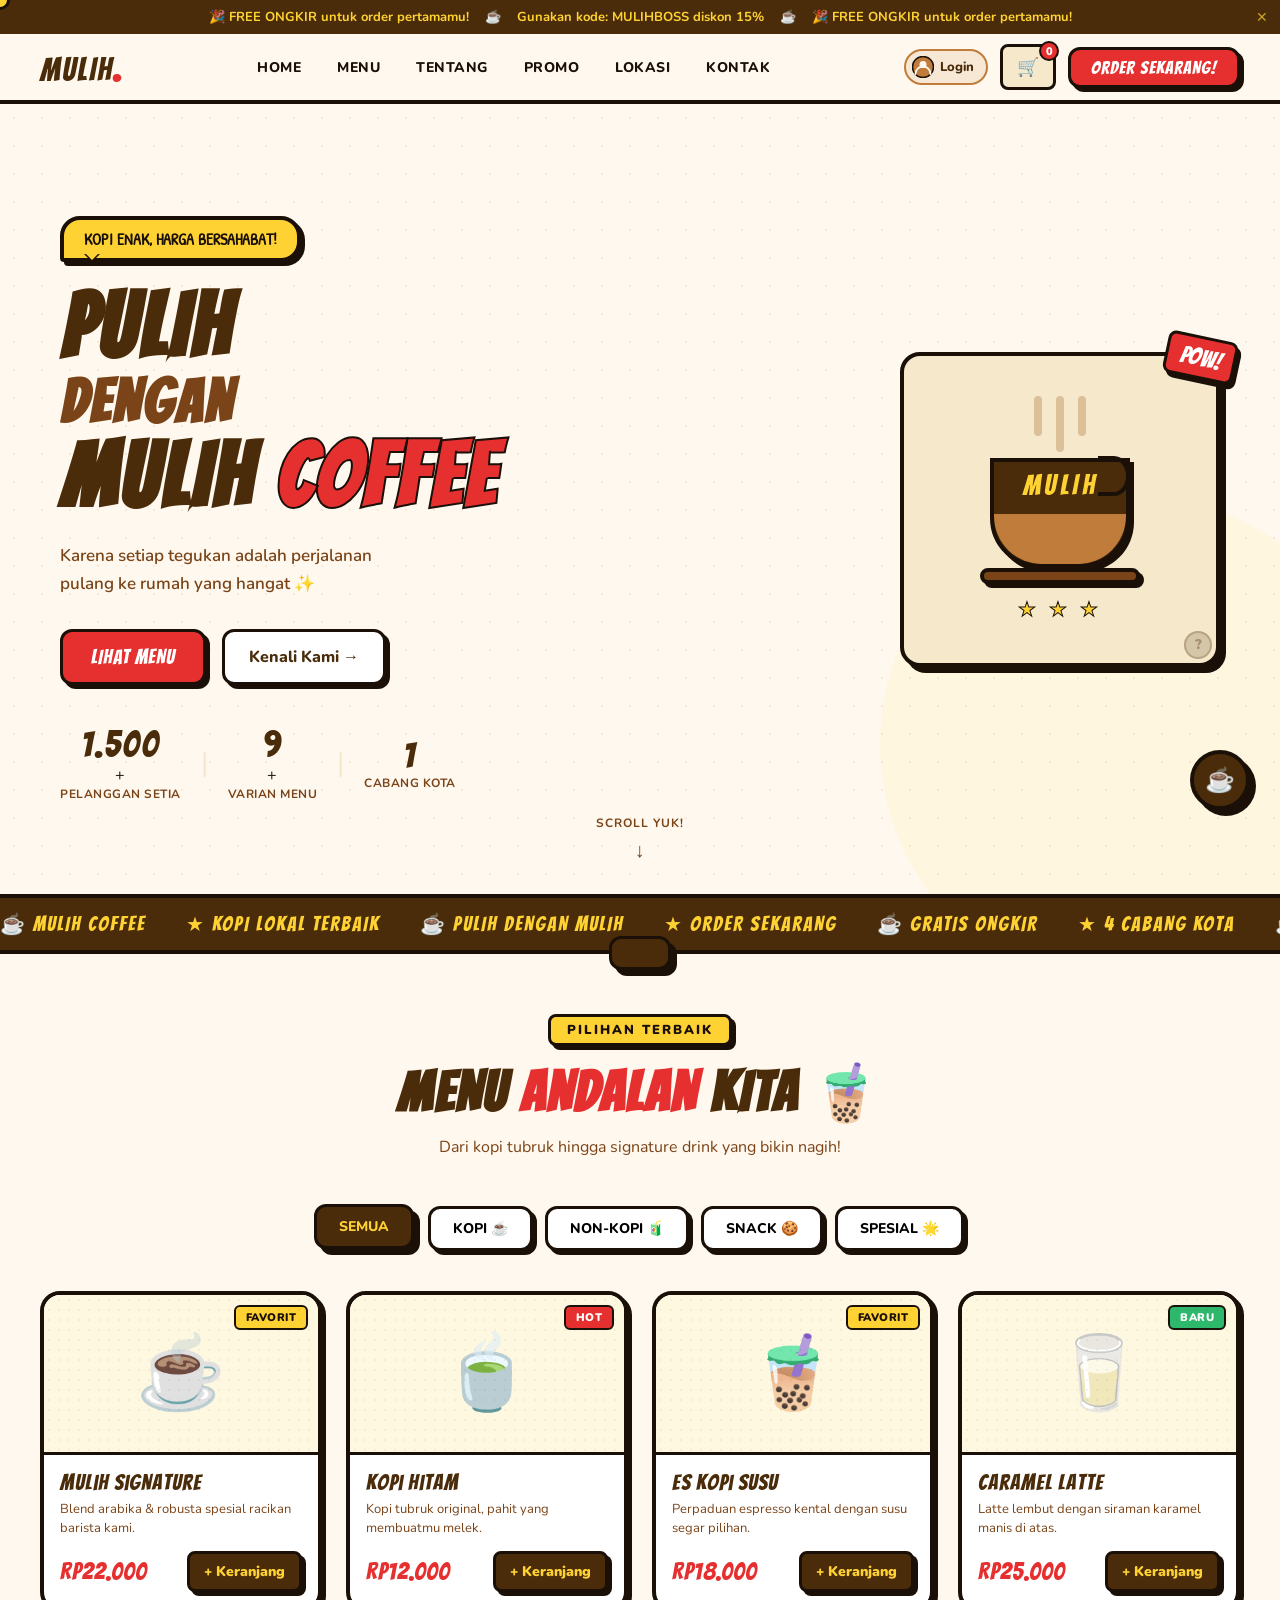
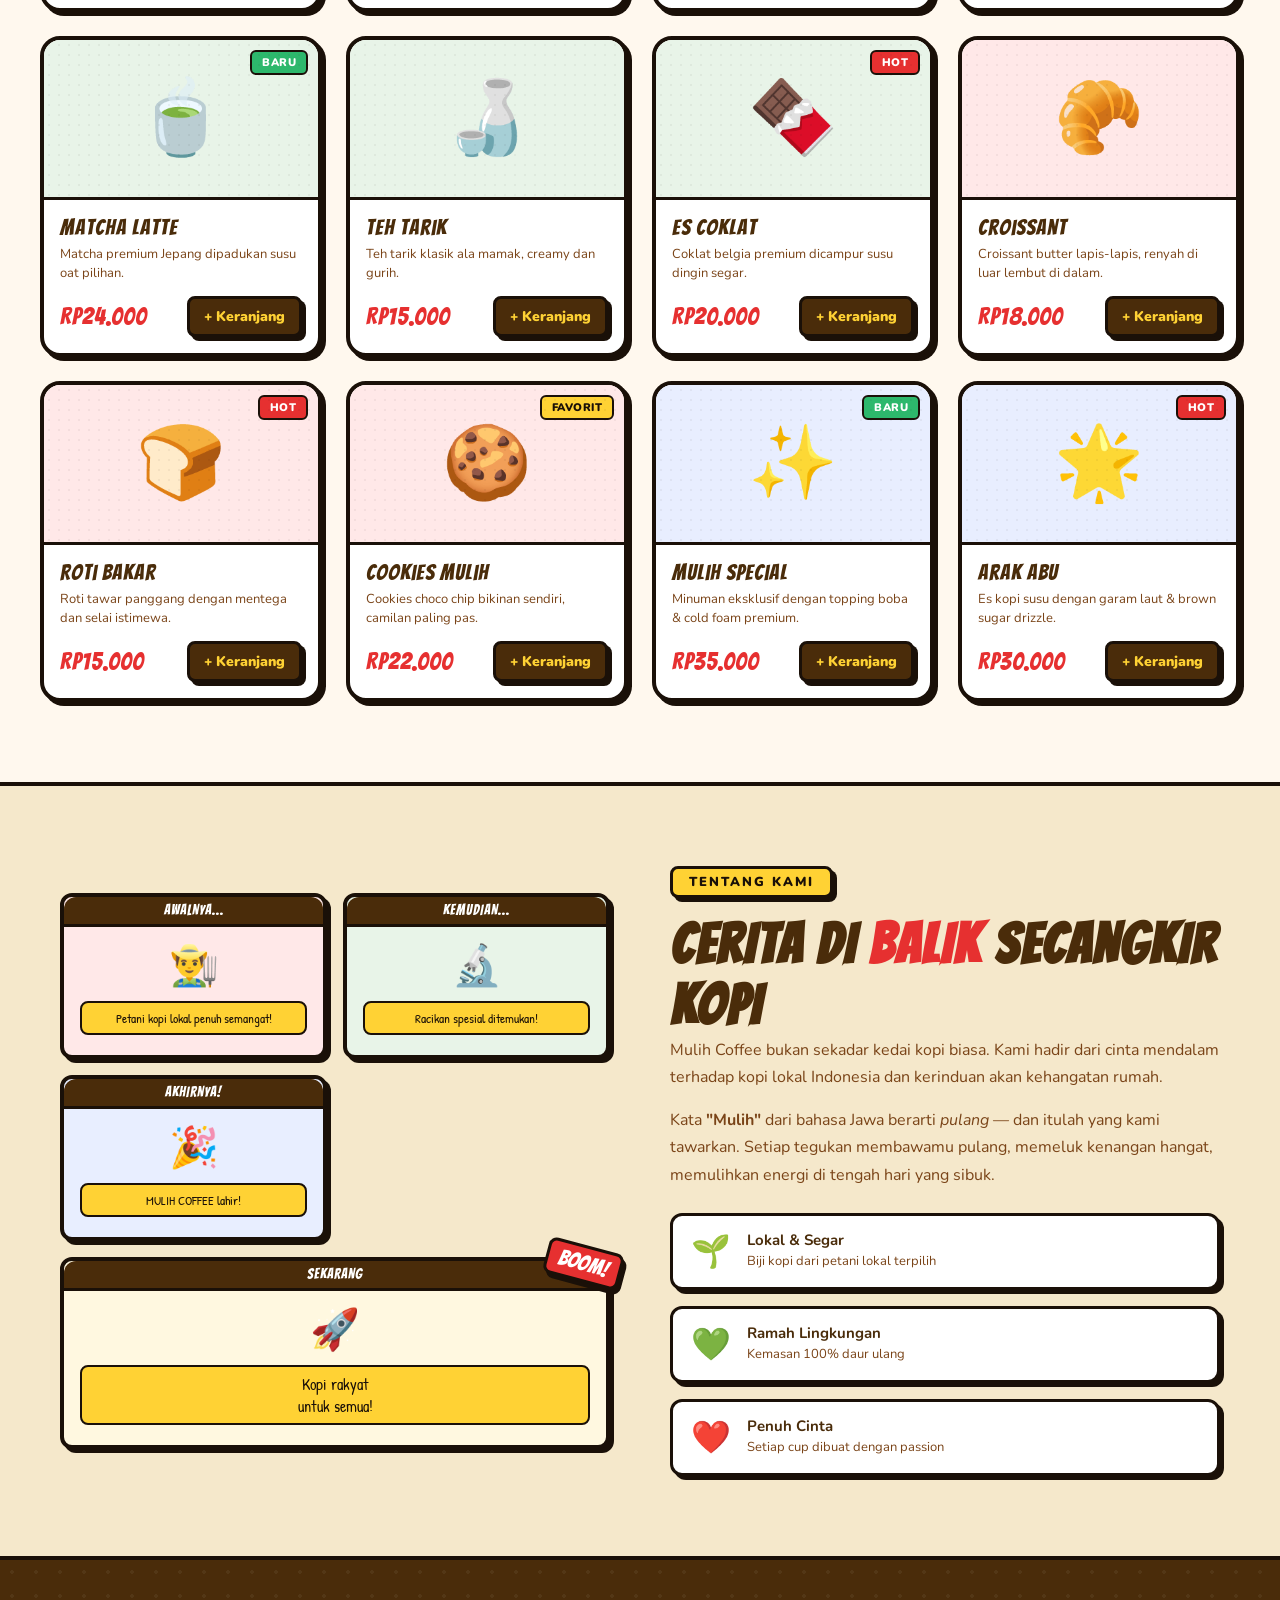
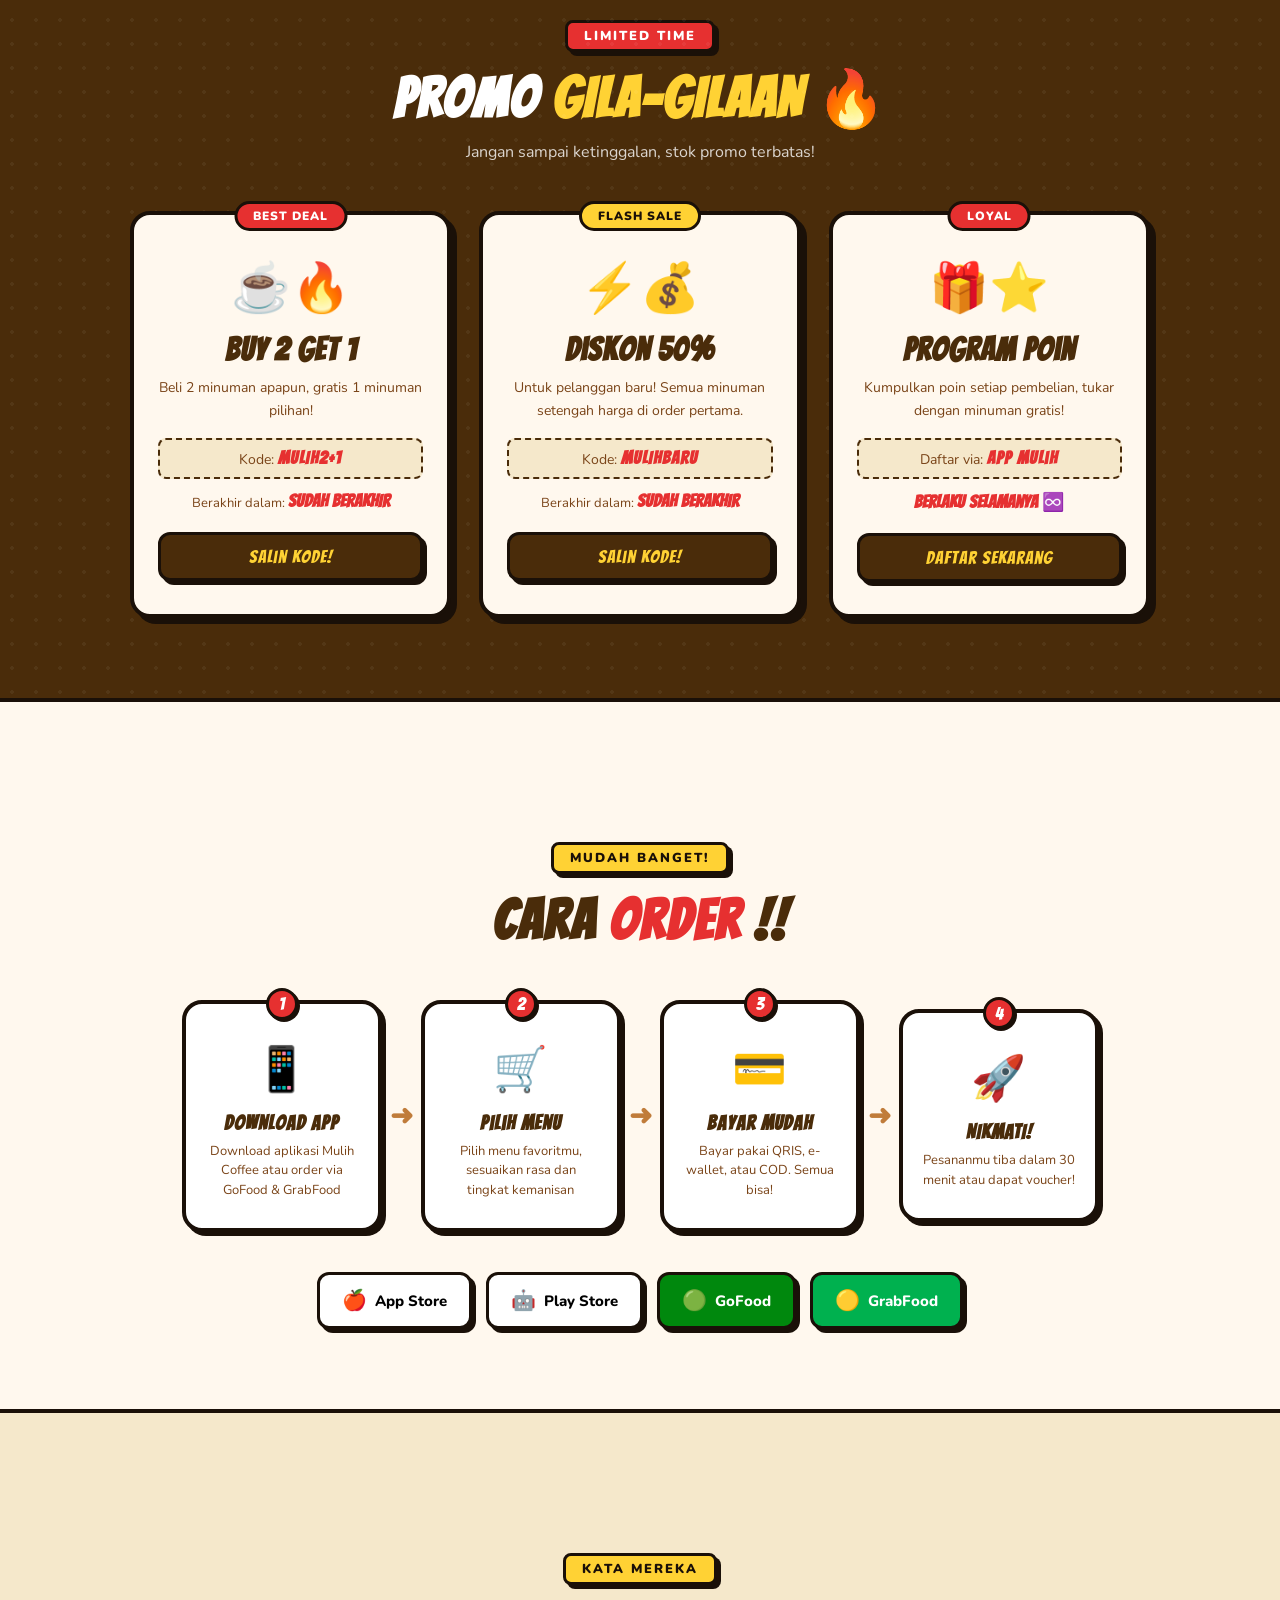
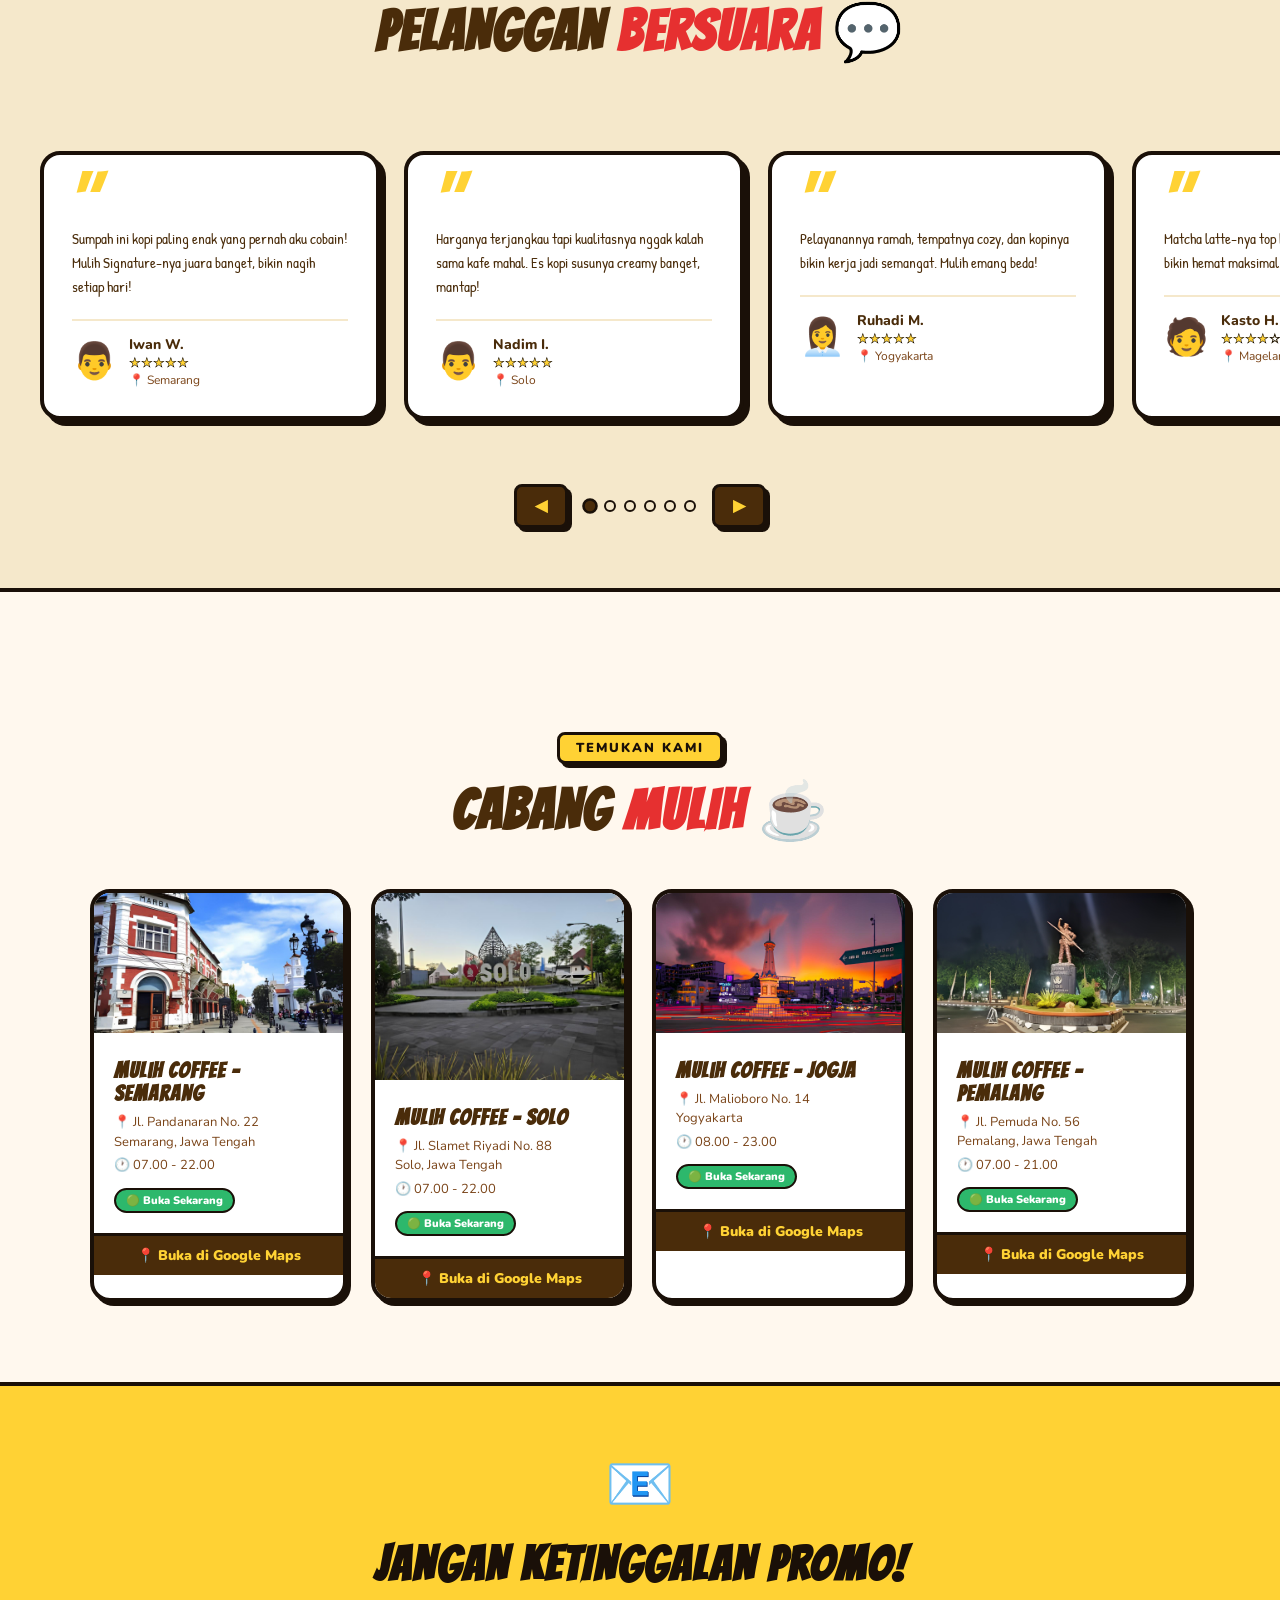
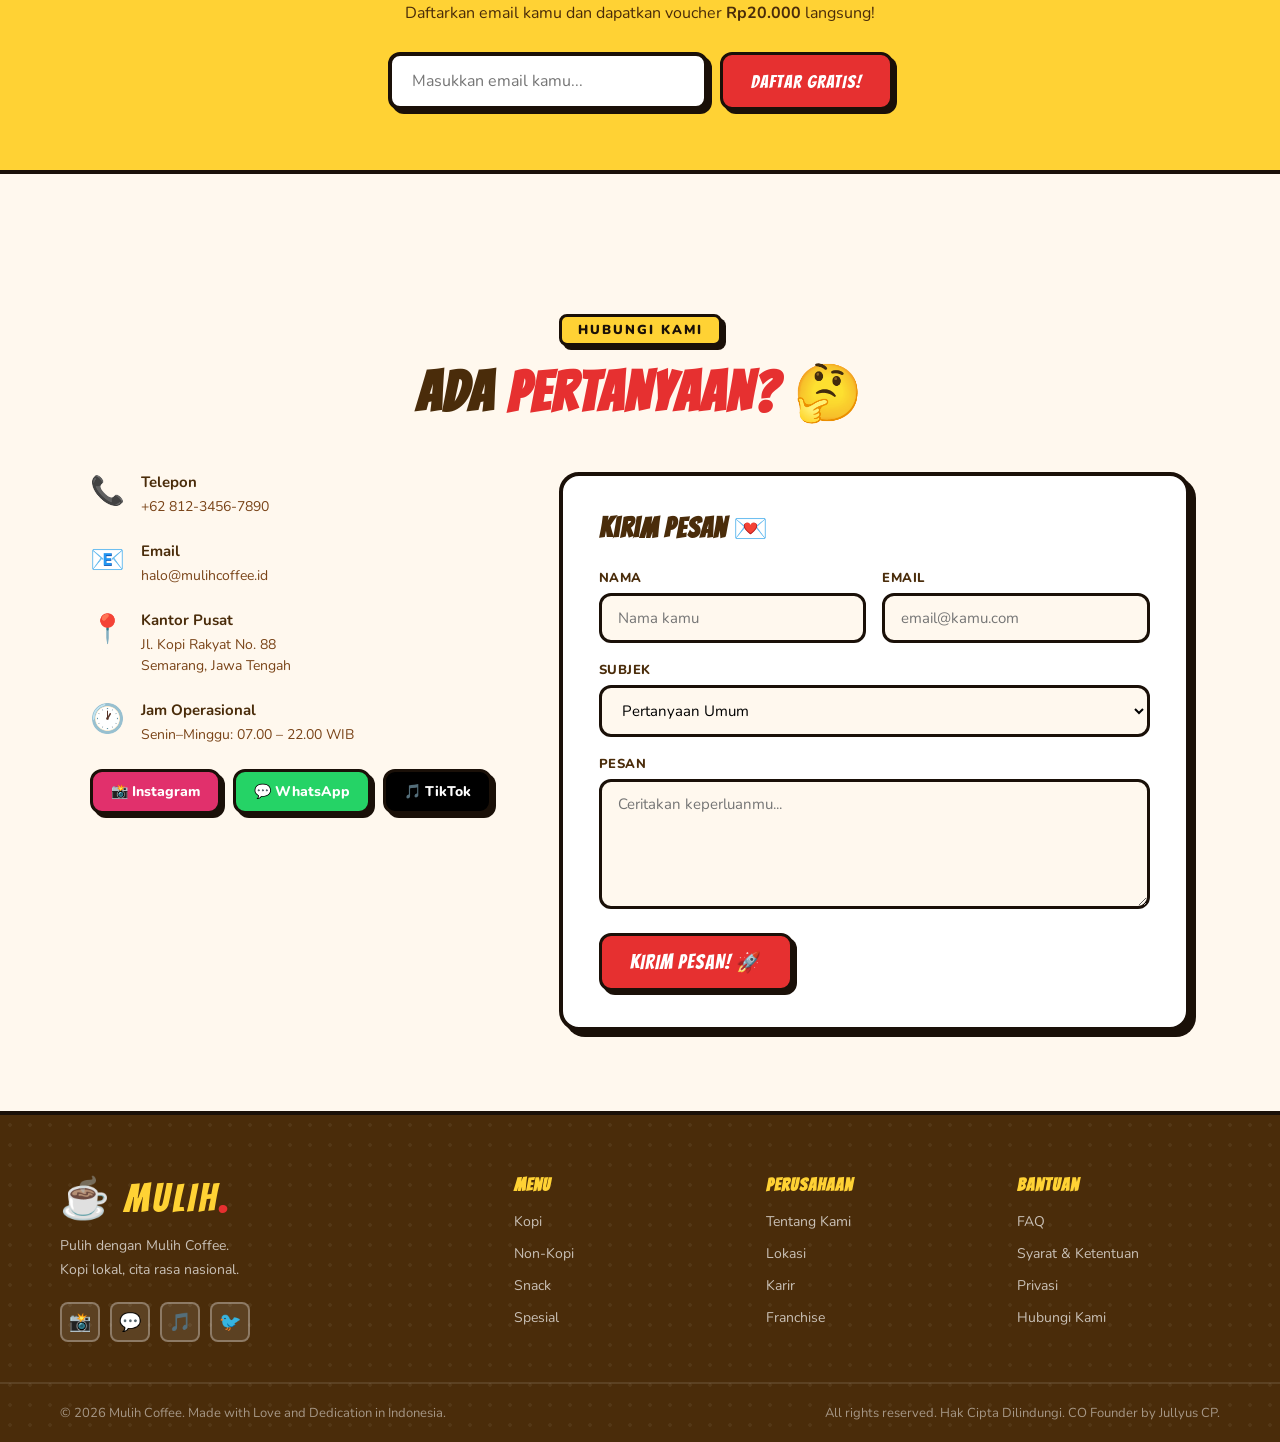
==== commit 29103850: "Add files via upload" ====
--- a/index.html
+++ b/index.html
@@ -52,7 +52,7 @@
           <circle cx="11" cy="8.5" r="3.5" fill="#fff8ee"/>
           <path d="M3.5 18c0-4.142 3.358-7.5 7.5-7.5s7.5 3.358 7.5 7.5" stroke="#fff8ee" stroke-width="1.8" stroke-linecap="round"/>
         </svg>
-        <span>Mulih</span>
+        <span>Login</span>
       </a>
       <button class="btn-cart" id="cartBtn" aria-label="Cart">
         🛒 <span class="cart-badge" id="cartBadge">0</span>
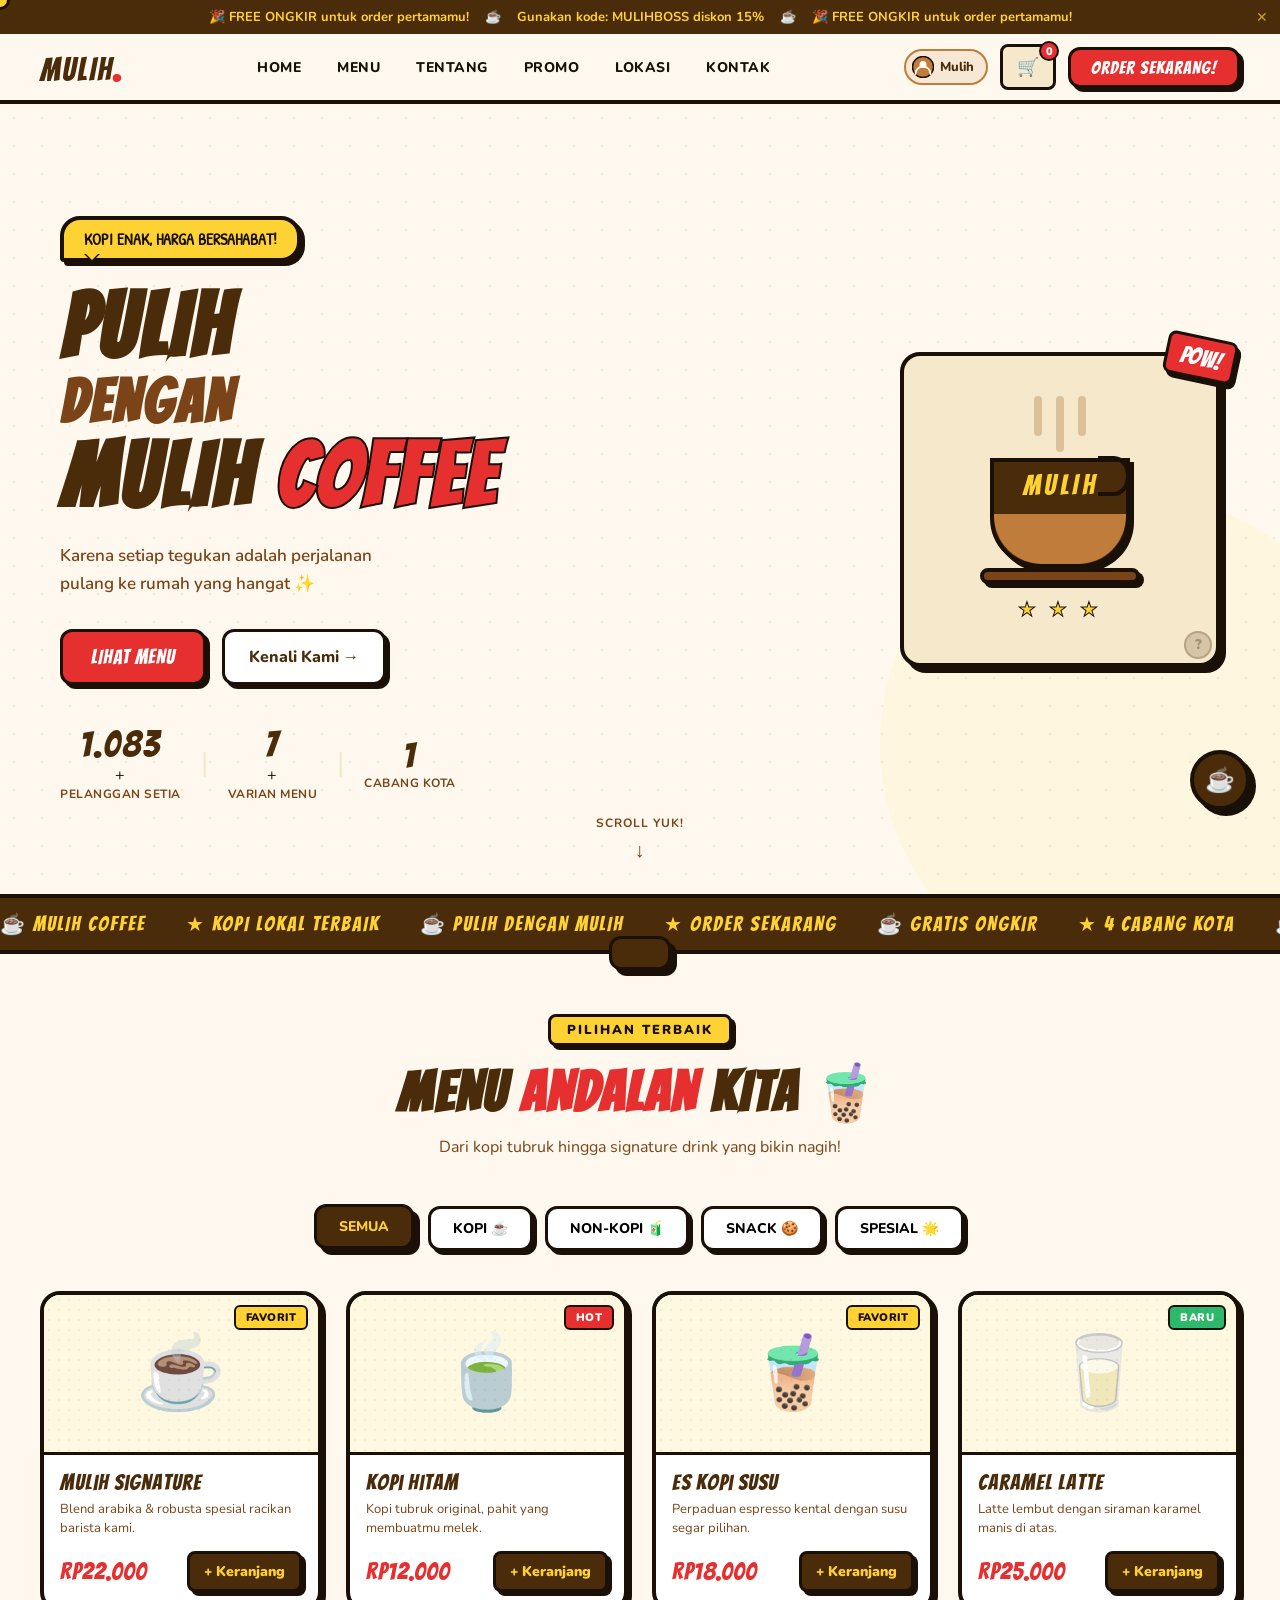
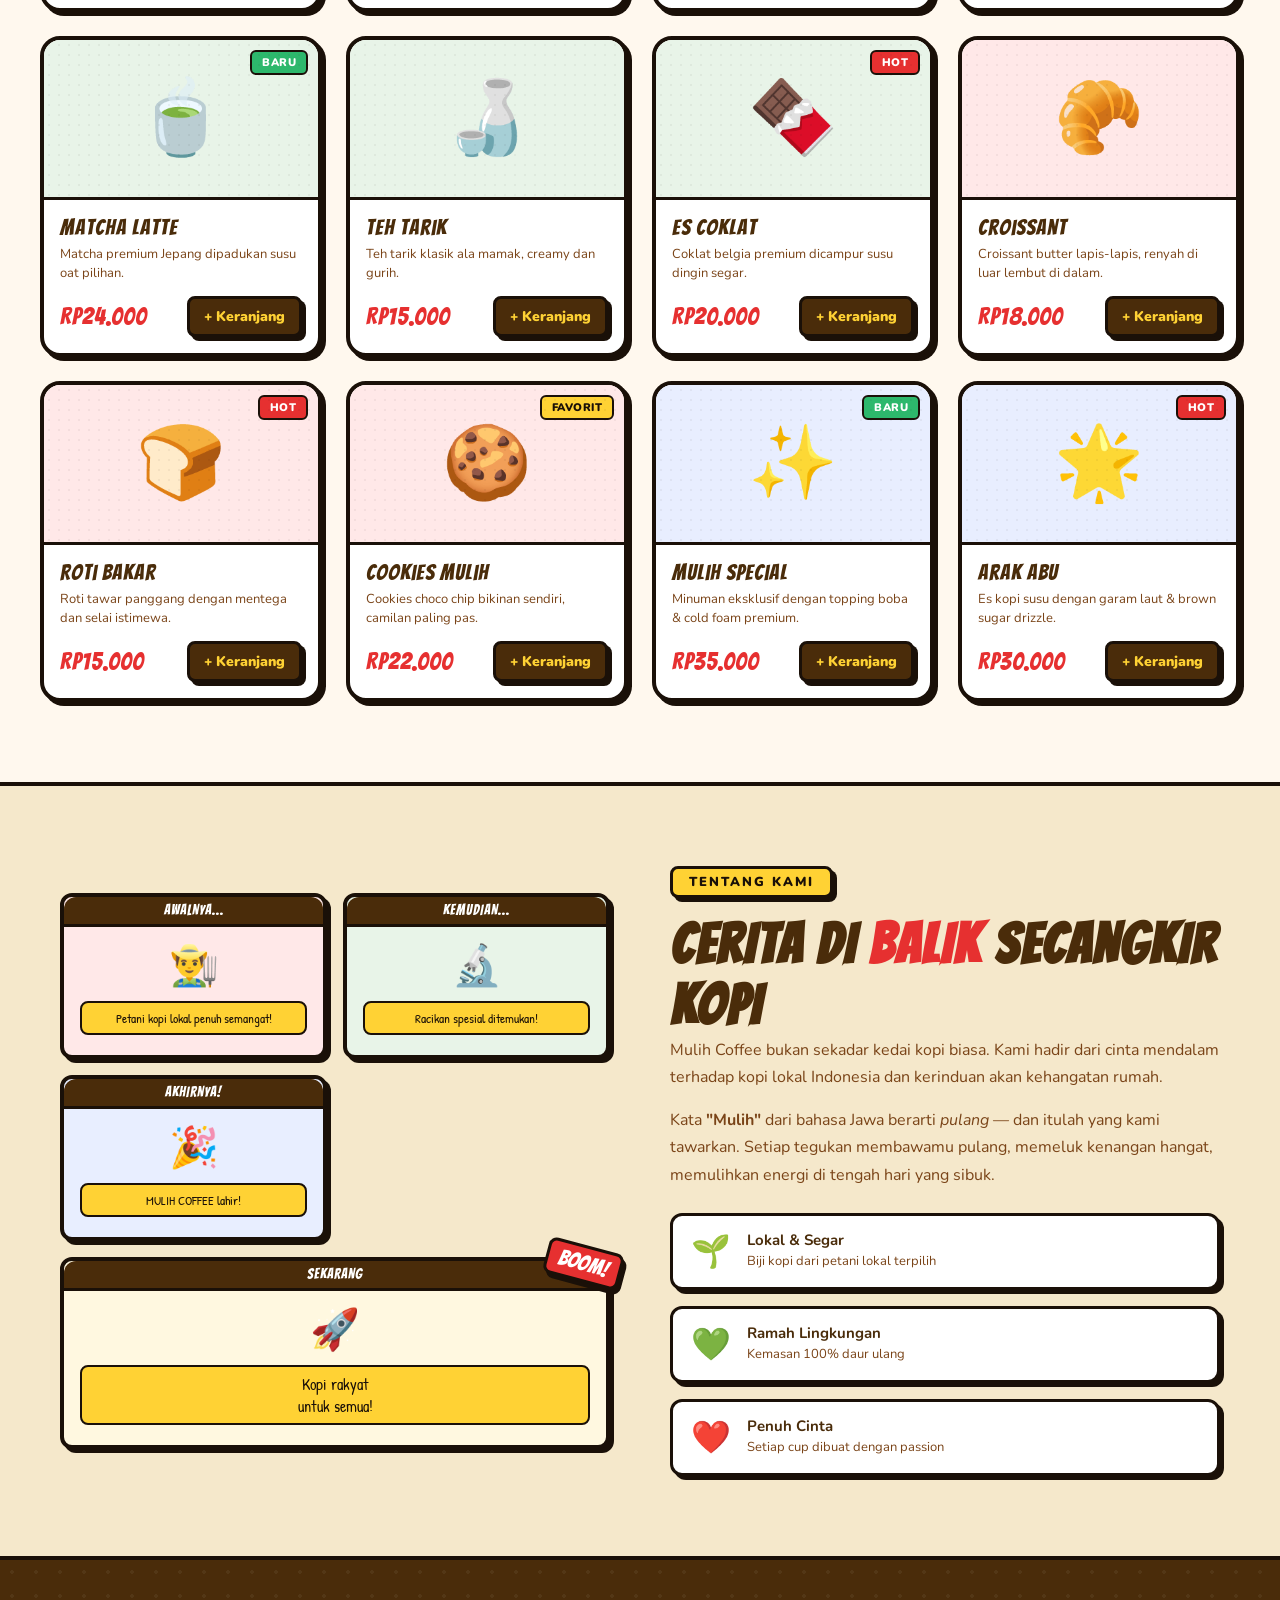
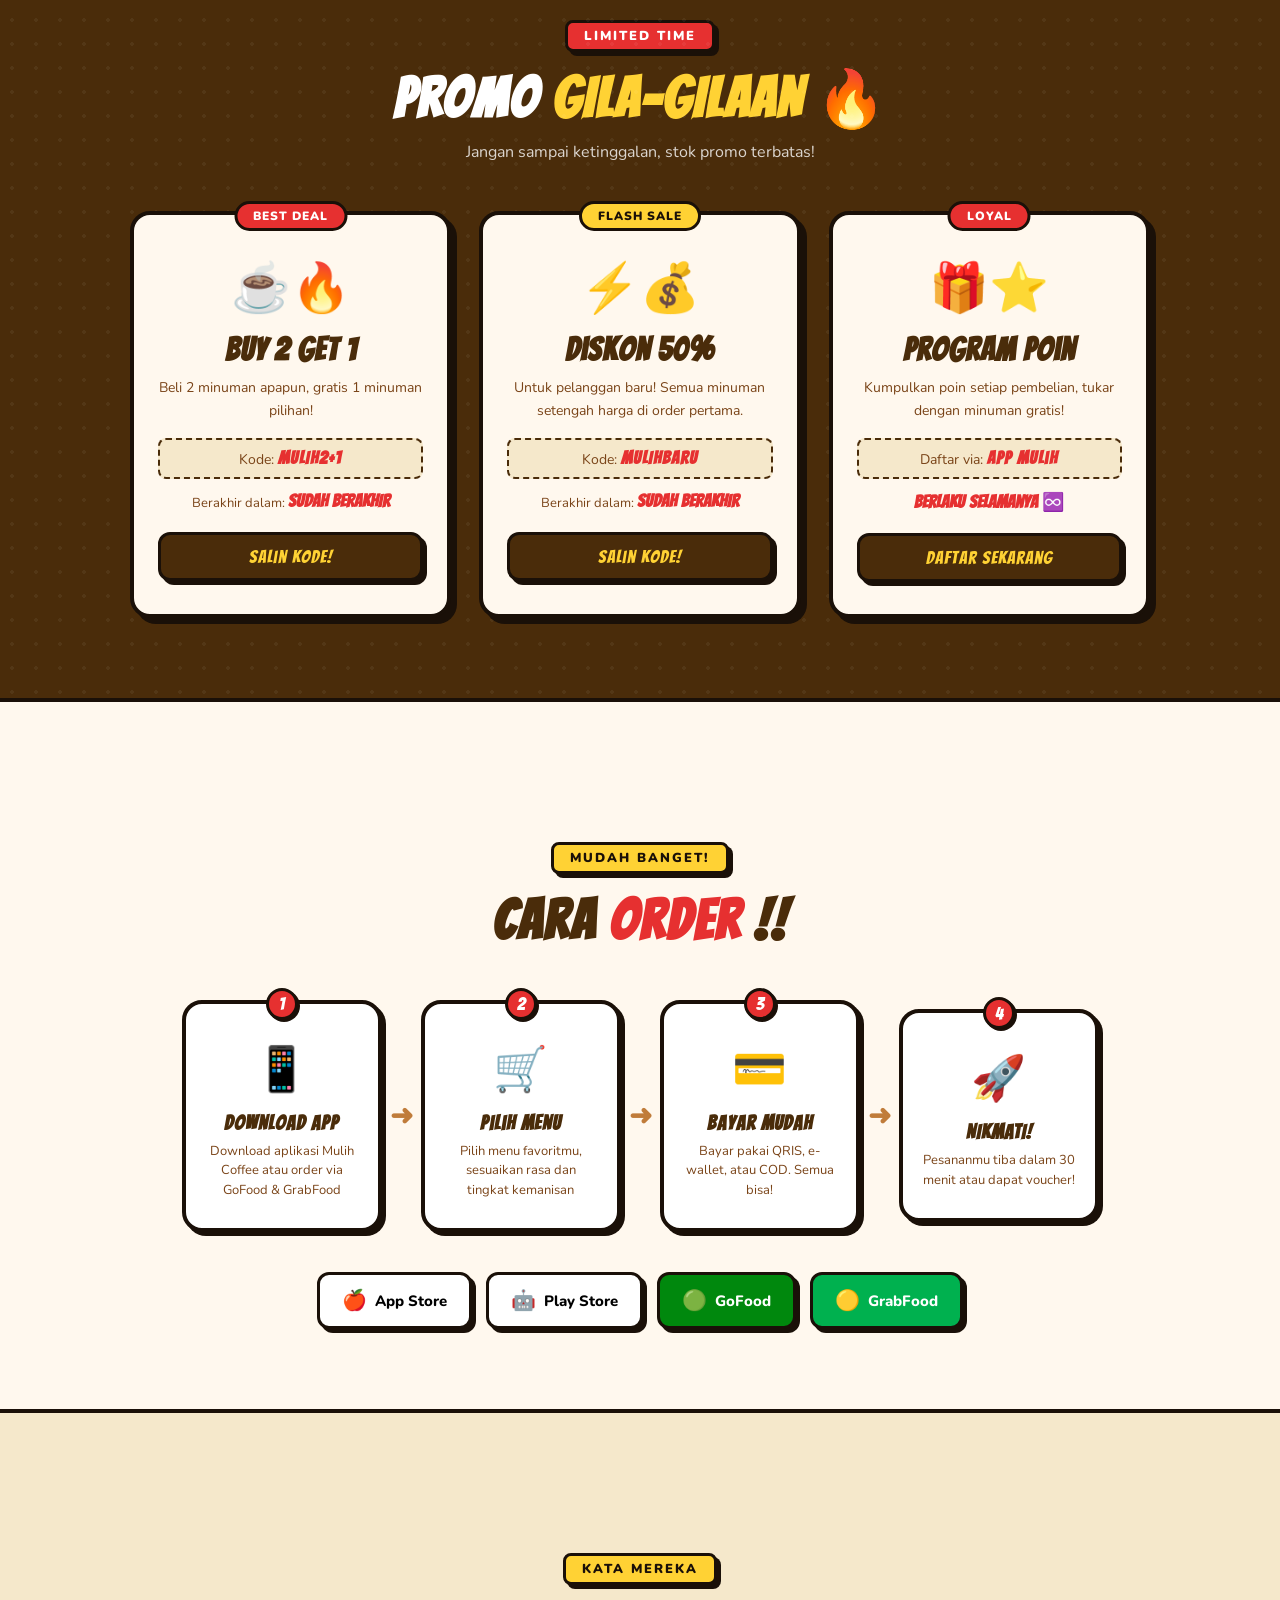
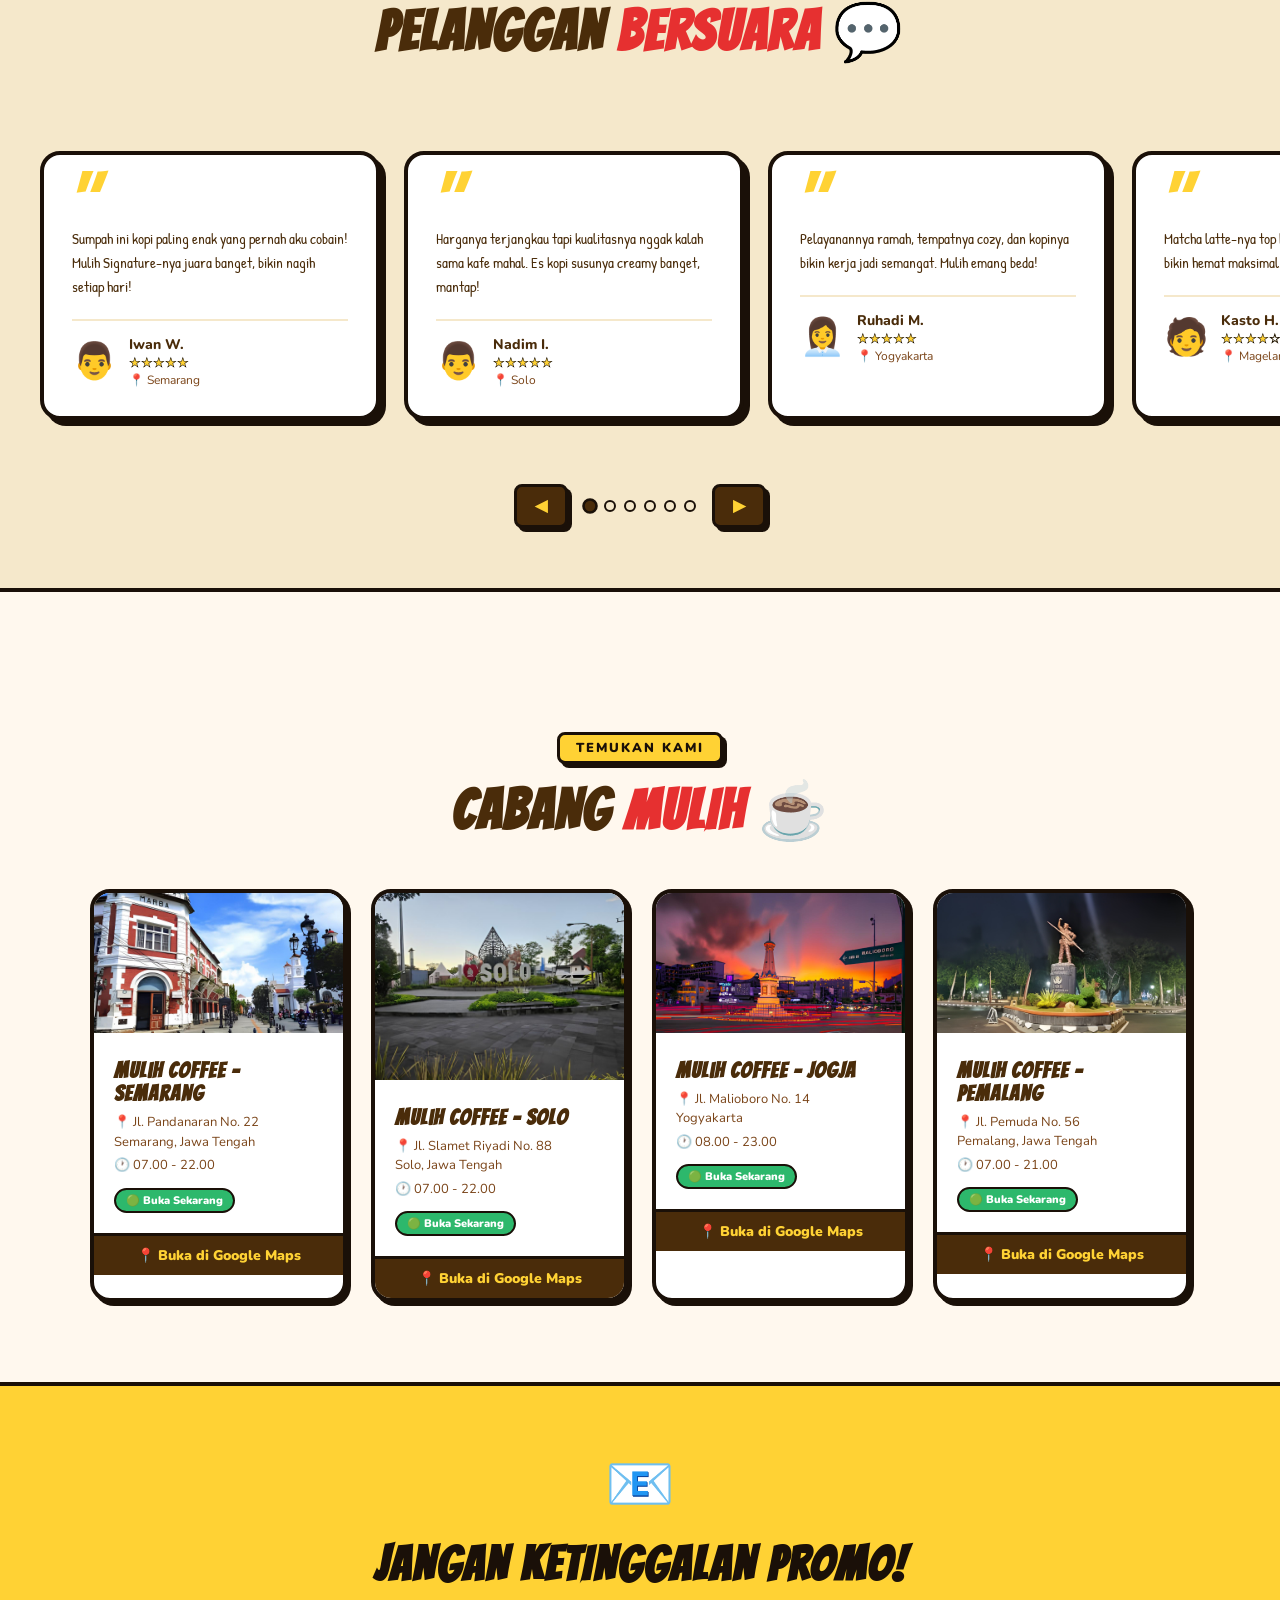
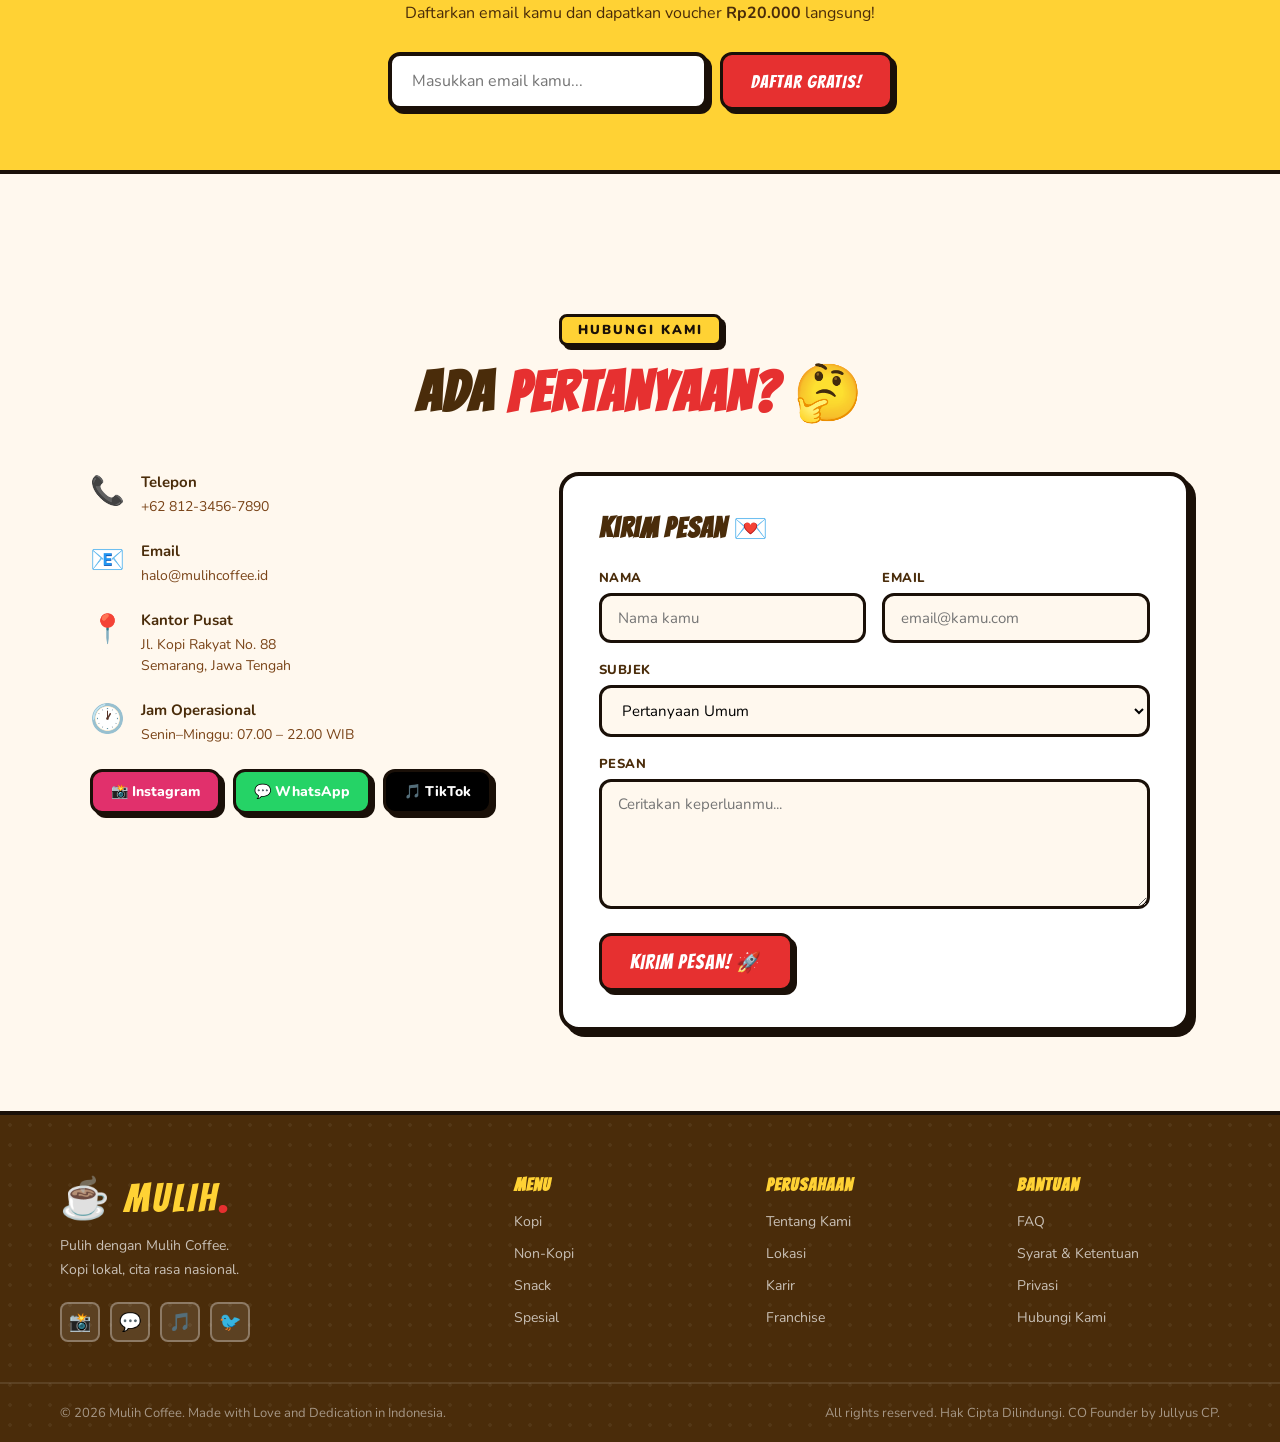
==== commit 6002be69: "Add files via upload" ====
--- a/index.html
+++ b/index.html
@@ -52,7 +52,7 @@
           <circle cx="11" cy="8.5" r="3.5" fill="#fff8ee"/>
           <path d="M3.5 18c0-4.142 3.358-7.5 7.5-7.5s7.5 3.358 7.5 7.5" stroke="#fff8ee" stroke-width="1.8" stroke-linecap="round"/>
         </svg>
-        <span>Login</span>
+        <span>Mulih</span>
       </a>
       <button class="btn-cart" id="cartBtn" aria-label="Cart">
         🛒 <span class="cart-badge" id="cartBadge">0</span>
@@ -756,37 +756,33 @@
   </div>
 
   <!-- VERIFICATION MODAL (muncul di struk untuk transfer/qris) -->
-  <div class="modal-overlay" id="verifyModal">
-    <div class="modal-box verify-box">
-      <div class="modal-header" style="background:var(--brown);color:var(--yellow);border-radius:var(--radius-lg) var(--radius-lg) 0 0;">
-        <h3>🔐 Verifikasi Pembayaran</h3>
-        <button class="modal-close" onclick="document.getElementById('verifyModal').classList.remove('active')">✕</button>
-      </div>
-      <div class="verify-body">
-        <div class="verify-order-info" id="verifyOrderInfo"></div>
-        <div class="verify-divider"></div>
-        <div class="verify-section">
-          <div class="verify-icon">⏳</div>
-          <div class="verify-title">Menunggu Verifikasi Admin</div>
-          <div class="verify-desc">Pembayaran kamu sedang diproses. Admin akan memverifikasi dalam <strong>5–15 menit</strong>.</div>
-        </div>
-        <div class="verify-code-box">
-          <div class="vc-label">Kode Verifikasi Ordermu</div>
-          <div class="vc-code" id="vcCode">–</div>
-          <div class="vc-hint">Simpan kode ini! Gunakan untuk cek status order kamu.</div>
-          <button class="btn-copy-bank" onclick="copyVerifyCode()" style="width:100%;margin-top:8px;">📋 Salin Kode</button>
-        </div>
-        <div class="verify-divider"></div>
-        <div class="verify-section">
-          <div class="verify-title" style="font-size:15px">🔍 Cek Status Order</div>
-          <div class="verify-input-wrap">
-            <input type="text" id="checkCodeInput" placeholder="Masukkan kode verifikasi..." />
-            <button class="btn-apply-promo" onclick="checkOrderStatus()">CEK</button>
-          </div>
-          <div class="verify-result" id="verifyResult"></div>
-        </div>
-        <button class="btn-primary pop-btn" style="width:100%;margin-top:16px" onclick="document.getElementById('verifyModal').classList.remove('active');showToast('✅ Pesanan dicatat! Tunggu verifikasi admin ya.')">
-          OK, Tutup
+  <!-- QRIS WAITING MODAL -->
+  <div class="modal-overlay" id="qrisWaitModal">
+    <div class="modal-box" style="max-width:400px;border-radius:var(--radius-lg);overflow:hidden;padding:0;">
+      <div style="background:var(--brown);padding:18px 20px;display:flex;align-items:center;justify-content:space-between;">
+        <div style="font-family:var(--font-title);font-size:20px;color:var(--yellow);letter-spacing:1px;">📱 QRIS PEMBAYARAN</div>
+        <button onclick="cancelQrisWait()" style="background:var(--red);color:white;border:2px solid #000;border-radius:8px;padding:4px 10px;font-weight:800;font-size:13px;cursor:pointer;">Batal</button>
+      </div>
+      <div style="padding:24px 20px;text-align:center;background:var(--cream);">
+        <!-- QR Code -->
+        <div id="qrisWaitQR" style="display:inline-block;padding:14px;border:3px solid #1a1008;border-radius:12px;background:white;box-shadow:4px 4px 0 #1a1008;margin-bottom:14px;"></div>
+        <div style="font-family:var(--font-title);font-size:15px;color:var(--brown-mid);letter-spacing:1px;margin-bottom:4px;">MULIH COFFEE</div>
+        <div style="font-family:var(--font-title);font-size:28px;color:var(--red);letter-spacing:1px;" id="qrisWaitNominal">Rp0</div>
+        <div style="font-size:12px;color:#888;margin-bottom:20px;">Scan dengan GoPay, OVO, Dana, atau m-Banking</div>
+
+        <!-- Status area -->
+        <div id="qrisWaitStatus" style="background:#fff8e0;border:2px solid #c07c00;border-radius:10px;padding:14px;margin-bottom:14px;">
+          <div style="font-size:28px;margin-bottom:6px;" id="qrisWaitIcon">⏳</div>
+          <div style="font-family:var(--font-title);font-size:16px;color:var(--brown);letter-spacing:1px;" id="qrisWaitText">Menunggu Pembayaran...</div>
+          <div style="font-size:12px;color:#888;margin-top:4px;" id="qrisWaitSub">Scan QR di atas atau bayar via dompet Mulih</div>
+        </div>
+
+        <!-- Countdown -->
+        <div style="font-size:12px;color:#aaa;font-weight:700;" id="qrisCountdown">Batas waktu: 2:00</div>
+
+        <!-- Processing button (disabled) -->
+        <button id="qrisWaitBtn" disabled style="width:100%;margin-top:14px;padding:14px;background:#888;color:white;border:3px solid #1a1008;border-radius:10px;font-family:var(--font-title);font-size:18px;letter-spacing:1px;cursor:not-allowed;box-shadow:3px 3px 0 #1a1008;">
+          ⏳ MEMPROSES PEMBAYARAN...
         </button>
       </div>
     </div>
@@ -806,6 +802,7 @@
   <button class="back-top" id="backTop" aria-label="Back to top">⬆</button>
 
   <script src="https://cdn.jsdelivr.net/npm/@supabase/supabase-js@2"></script>
+  <script src="https://cdnjs.cloudflare.com/ajax/libs/qrcodejs/1.0.0/qrcode.min.js"></script>
   <script src="script.js"></script>
 
   <!-- ============ DEV NAV — hapus saat production ============ -->
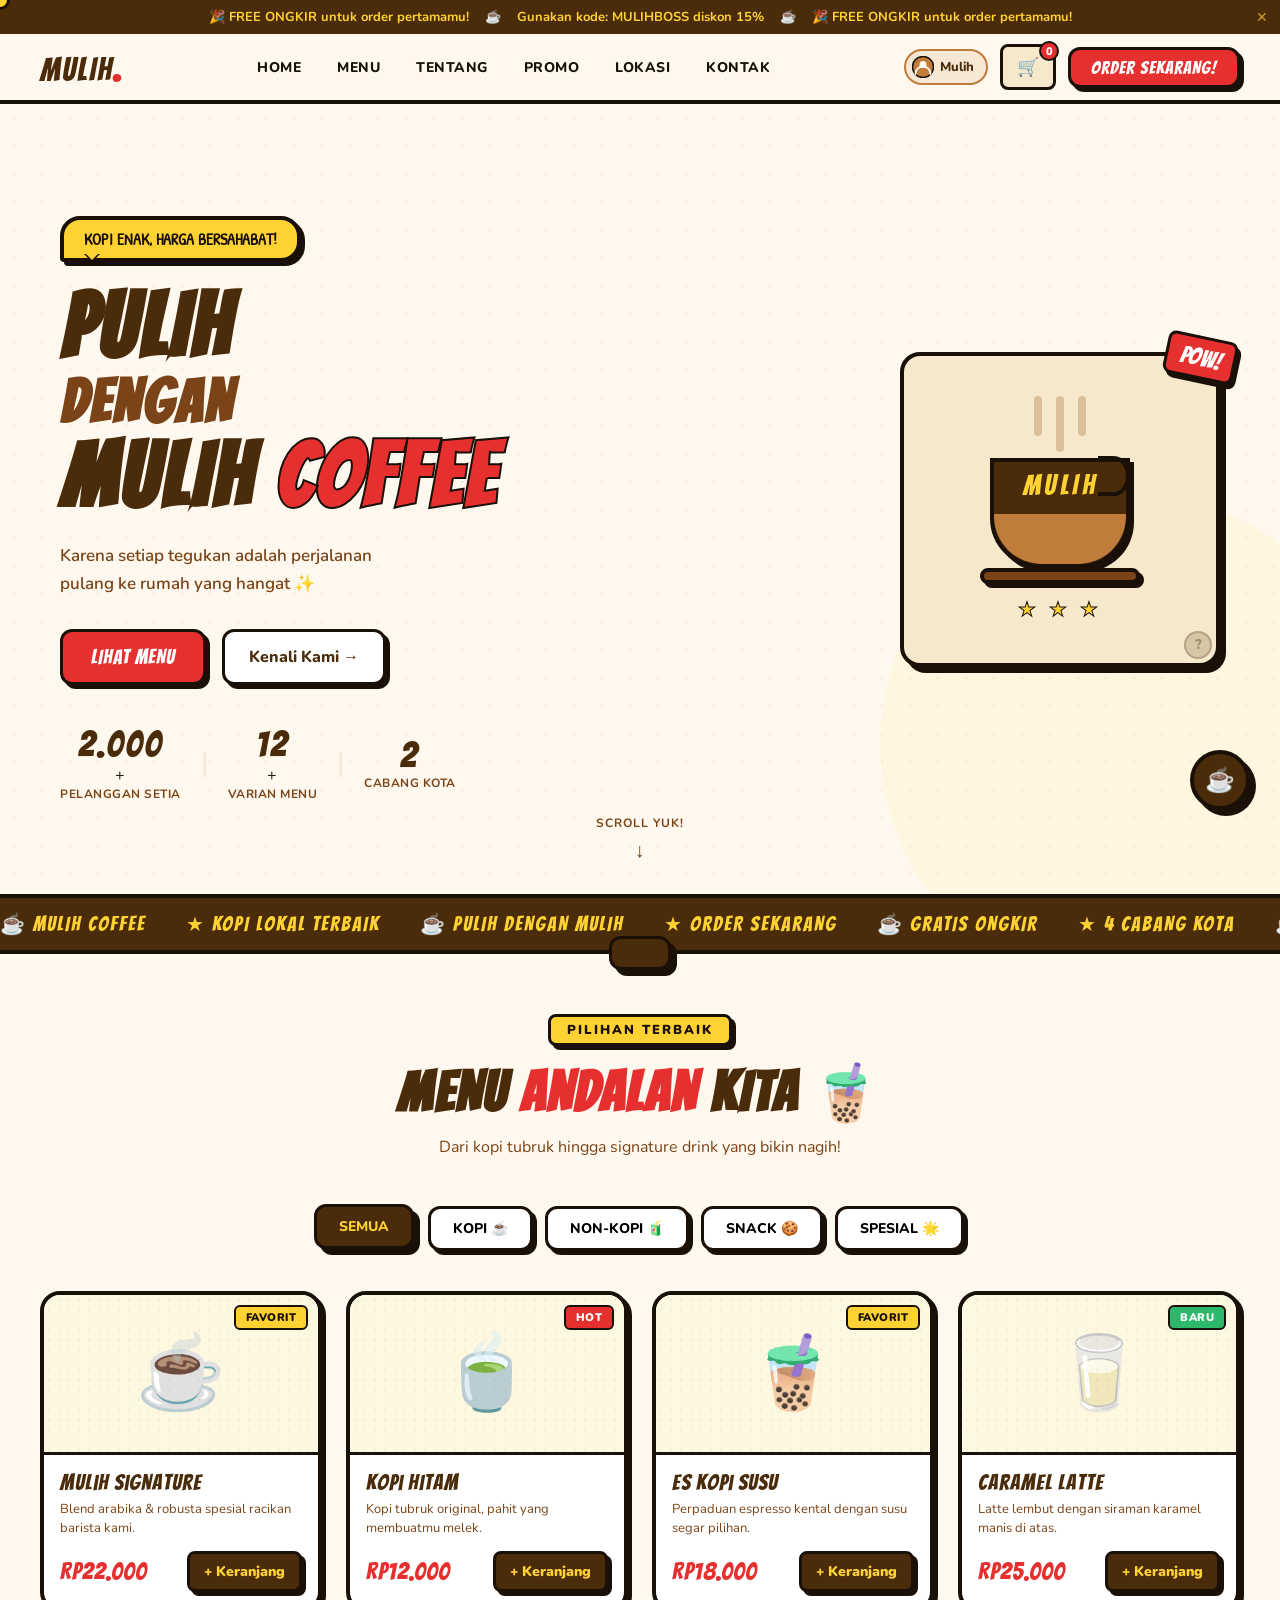
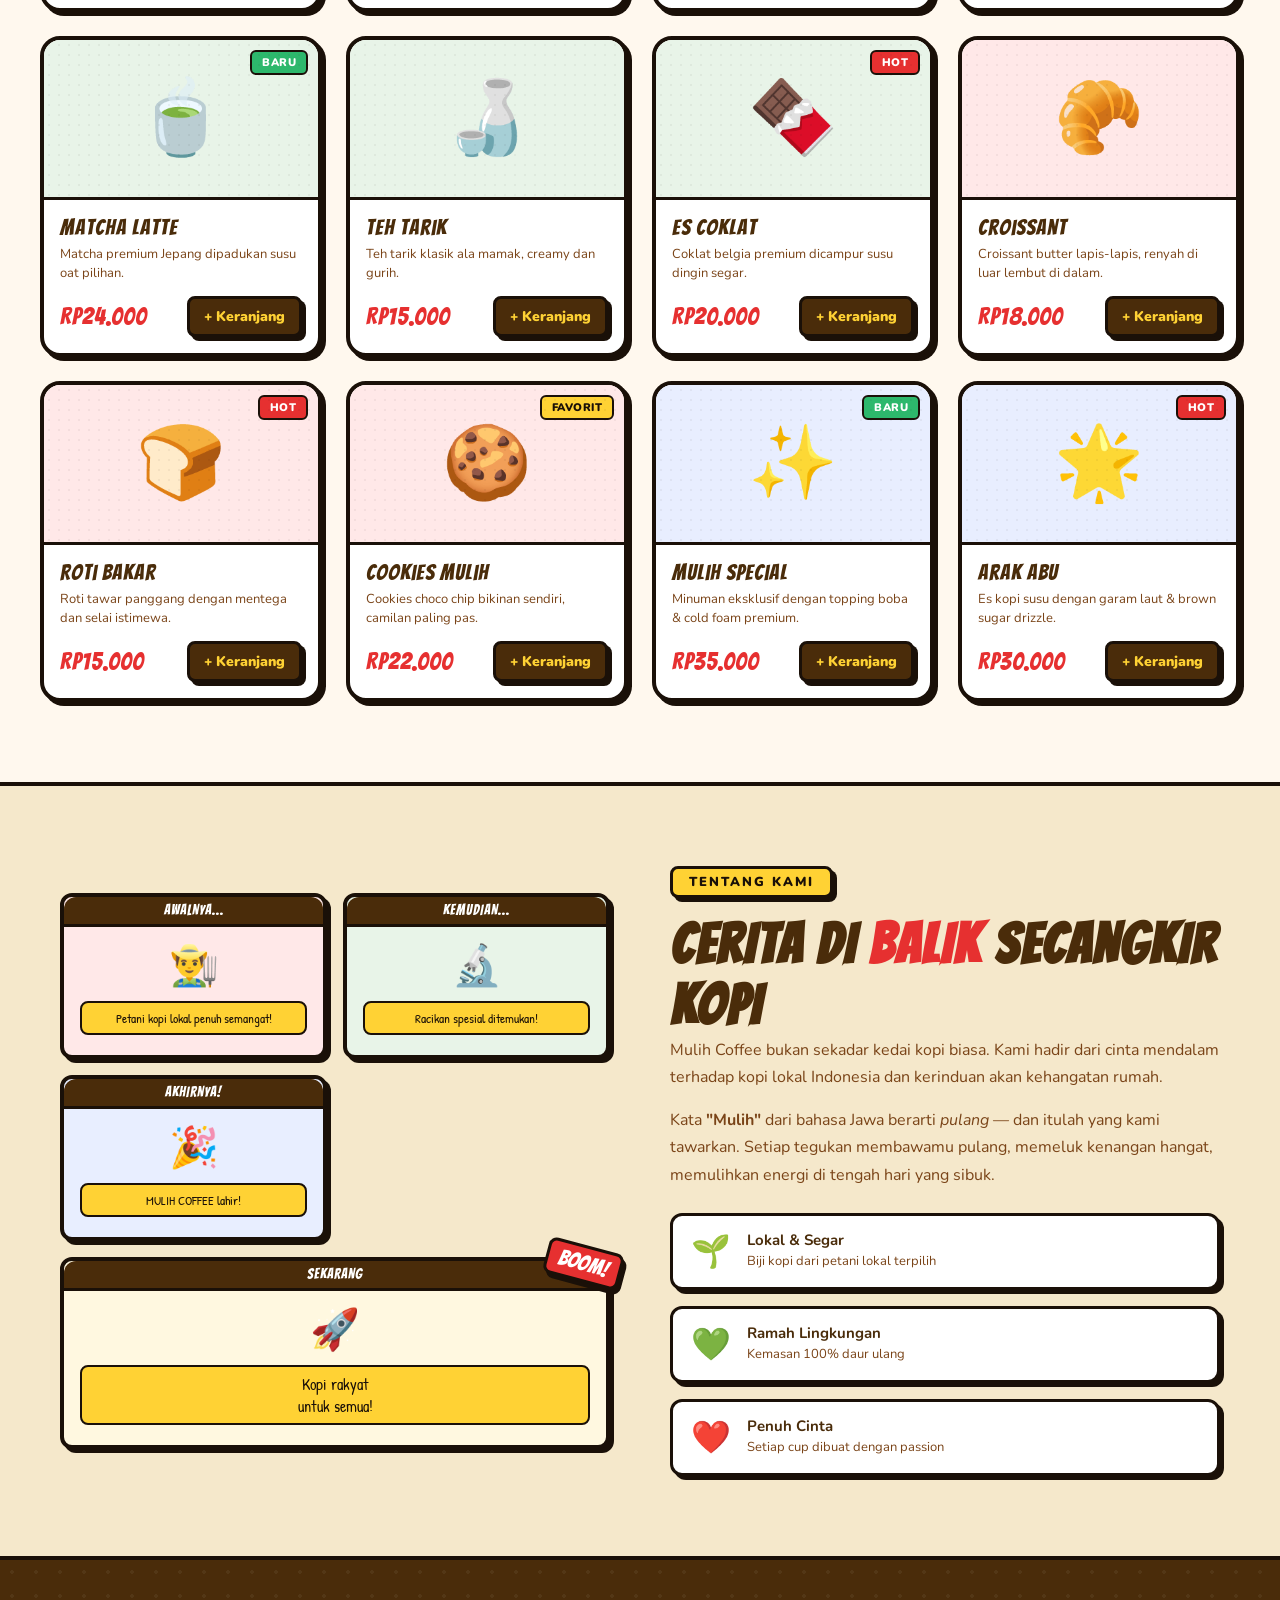
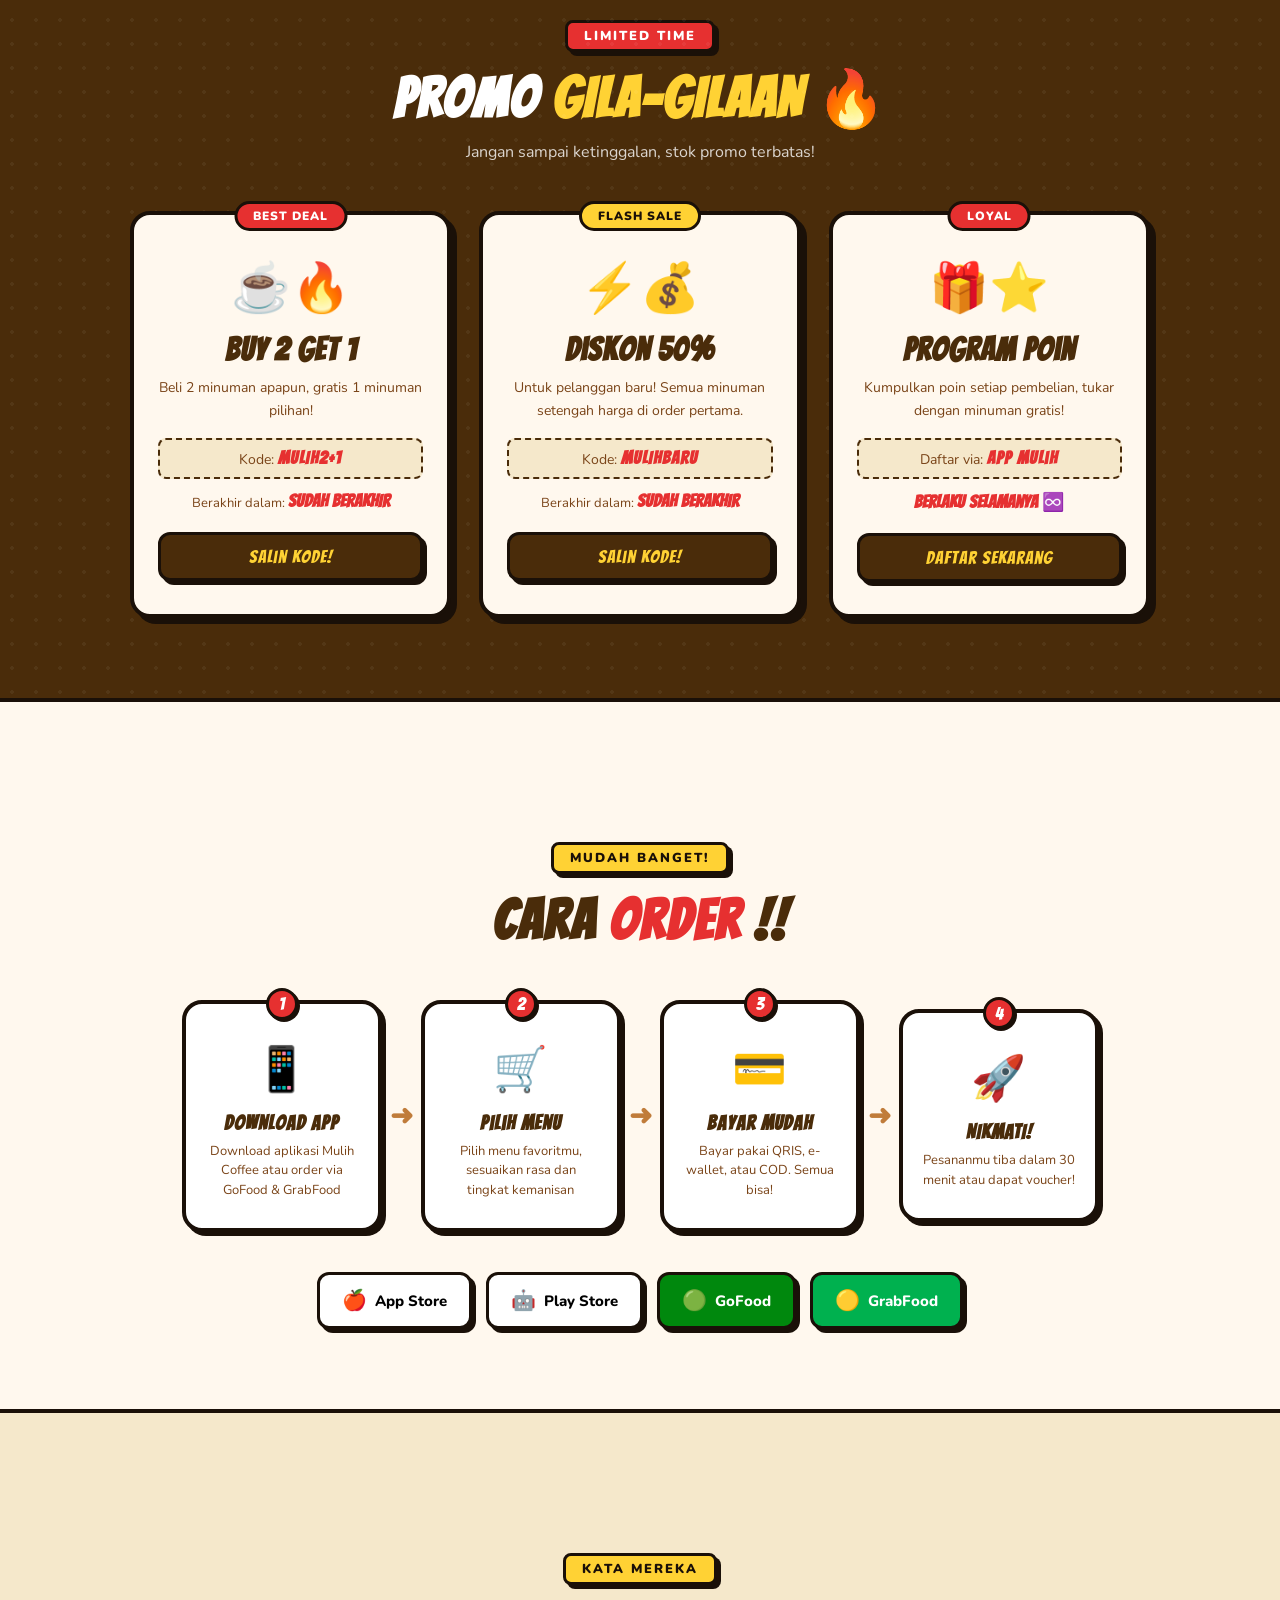
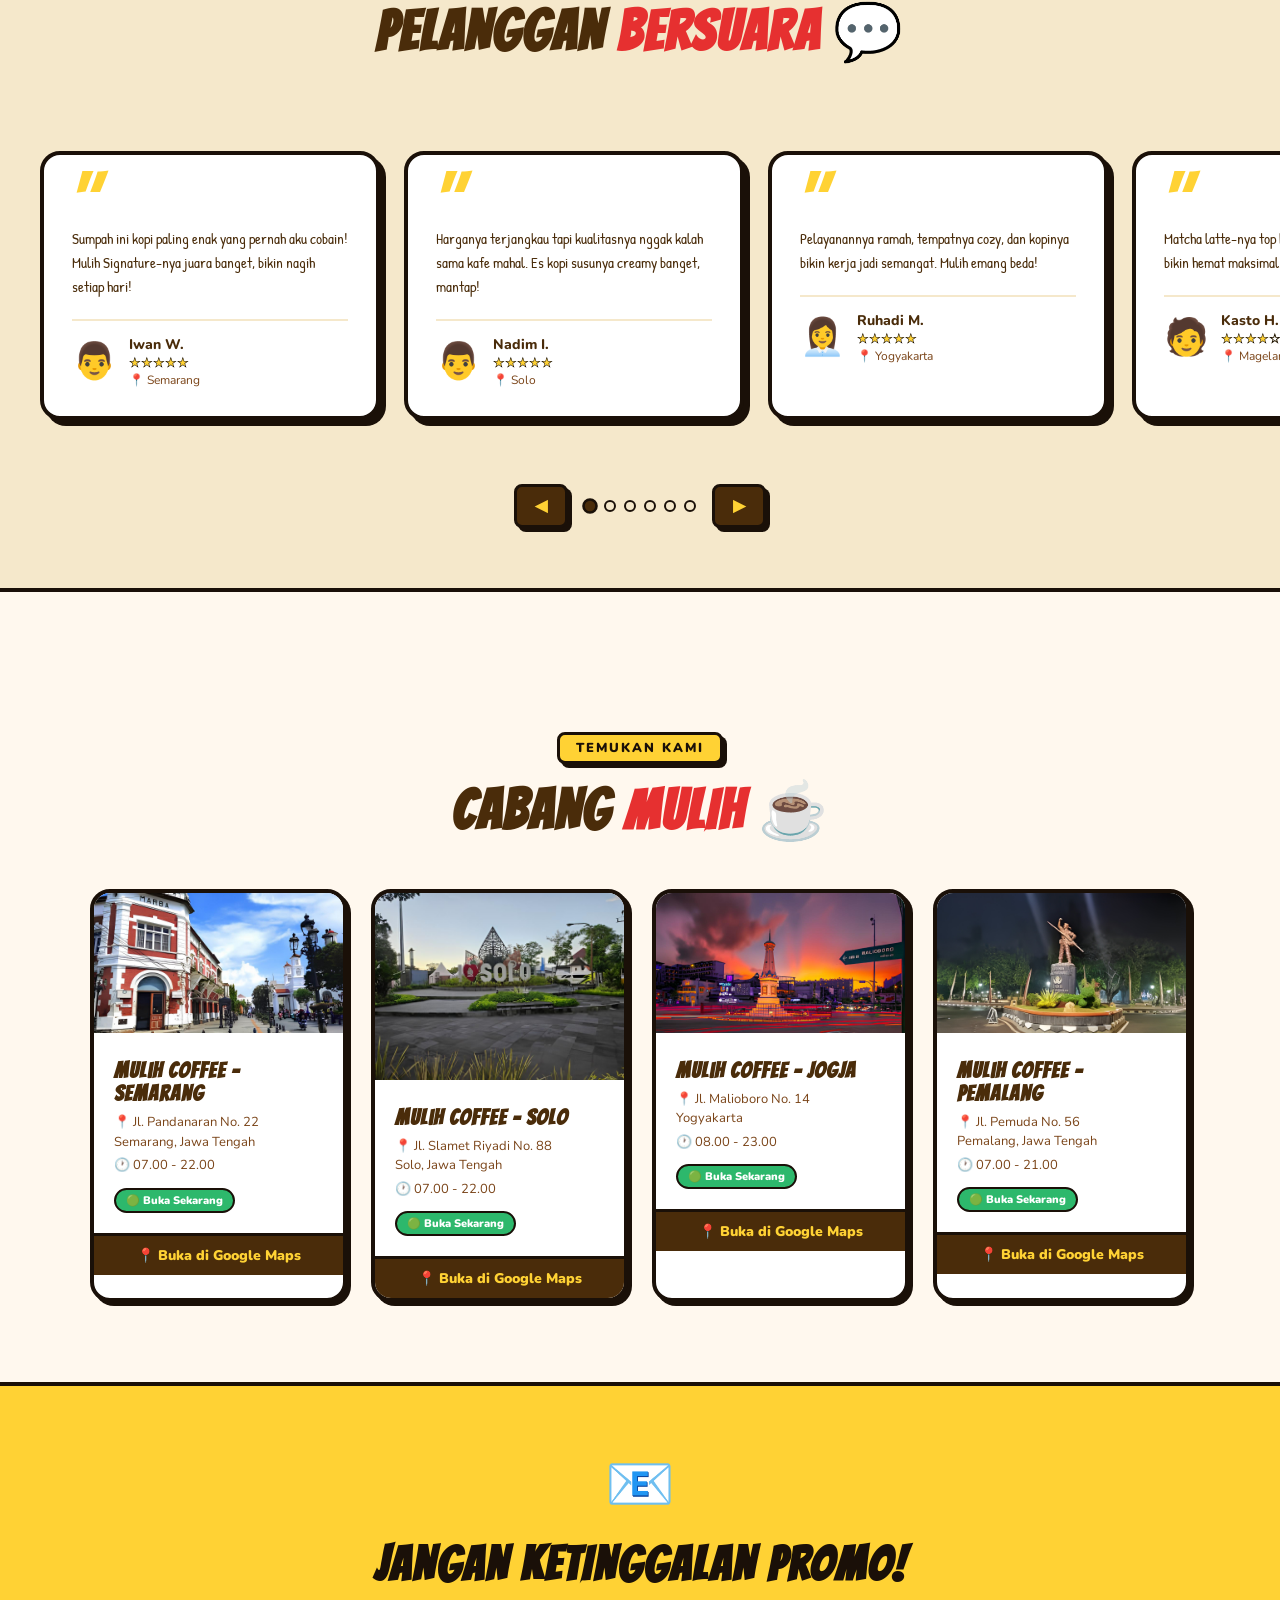
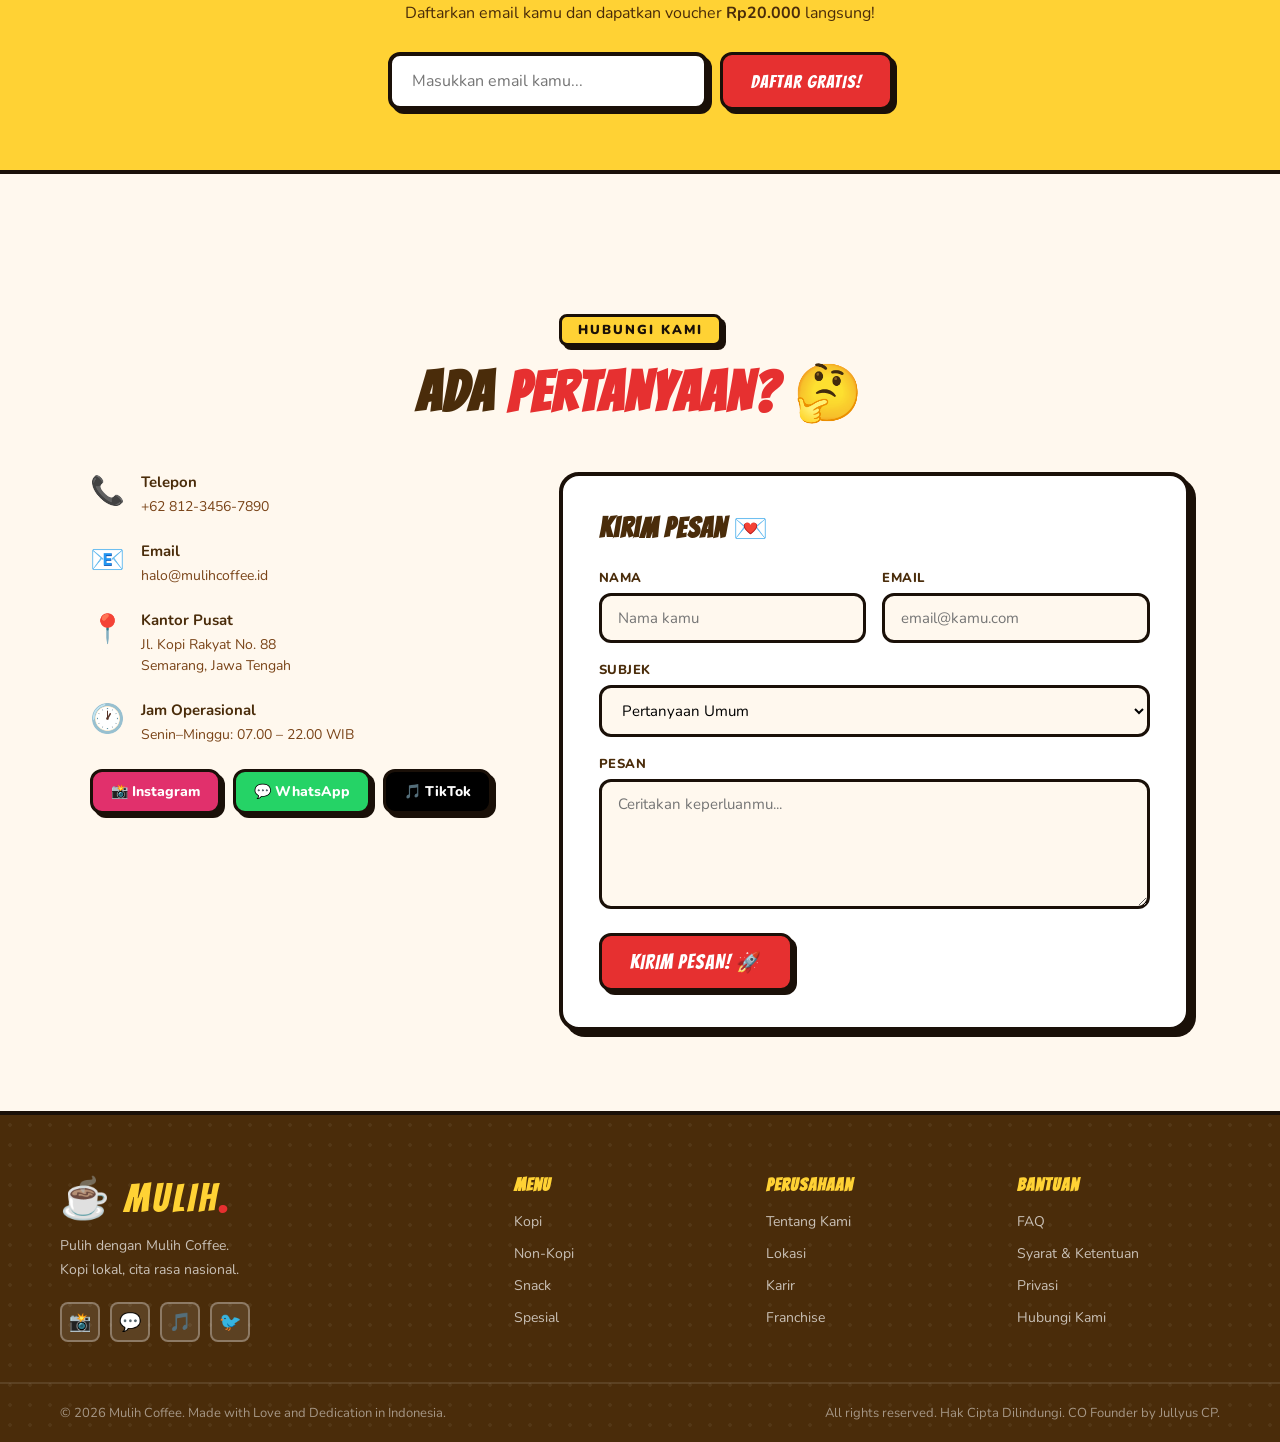
==== commit f47f10c5: "Add files via upload" ====
--- a/index.html
+++ b/index.html
@@ -580,69 +580,18 @@
           <div class="payment-panel" id="panelQris" style="display:none">
             <div class="qris-box">
               <div class="qris-title">Scan QR untuk Bayar</div>
-              <div class="qris-code">
-                <svg width="140" height="140" viewBox="0 0 140 140" fill="none" xmlns="http://www.w3.org/2000/svg">
-                  <!-- QR decorative pattern -->
-                  <rect width="140" height="140" fill="white" rx="8"/>
-                  <rect x="8" y="8" width="40" height="40" rx="4" fill="#1a1008"/>
-                  <rect x="13" y="13" width="30" height="30" rx="2" fill="white"/>
-                  <rect x="18" y="18" width="20" height="20" rx="1" fill="#1a1008"/>
-                  <rect x="92" y="8" width="40" height="40" rx="4" fill="#1a1008"/>
-                  <rect x="97" y="13" width="30" height="30" rx="2" fill="white"/>
-                  <rect x="102" y="18" width="20" height="20" rx="1" fill="#1a1008"/>
-                  <rect x="8" y="92" width="40" height="40" rx="4" fill="#1a1008"/>
-                  <rect x="13" y="97" width="30" height="30" rx="2" fill="white"/>
-                  <rect x="18" y="102" width="20" height="20" rx="1" fill="#1a1008"/>
-                  <!-- Data modules -->
-                  <rect x="56" y="8" width="8" height="8" fill="#1a1008"/>
-                  <rect x="68" y="8" width="8" height="8" fill="#1a1008"/>
-                  <rect x="80" y="8" width="8" height="8" fill="#1a1008"/>
-                  <rect x="56" y="20" width="8" height="8" fill="#1a1008"/>
-                  <rect x="80" y="20" width="8" height="8" fill="#1a1008"/>
-                  <rect x="56" y="32" width="8" height="8" fill="#1a1008"/>
-                  <rect x="68" y="32" width="8" height="8" fill="#1a1008"/>
-                  <rect x="8" y="56" width="8" height="8" fill="#1a1008"/>
-                  <rect x="20" y="56" width="8" height="8" fill="#1a1008"/>
-                  <rect x="32" y="56" width="8" height="8" fill="#1a1008"/>
-                  <rect x="44" y="56" width="8" height="8" fill="#1a1008"/>
-                  <rect x="56" y="56" width="8" height="8" fill="#1a1008"/>
-                  <rect x="68" y="56" width="8" height="8" fill="#1a1008"/>
-                  <rect x="92" y="56" width="8" height="8" fill="#1a1008"/>
-                  <rect x="104" y="56" width="8" height="8" fill="#1a1008"/>
-                  <rect x="116" y="56" width="8" height="8" fill="#1a1008"/>
-                  <rect x="128" y="56" width="8" height="8" fill="#1a1008"/>
-                  <rect x="8" y="68" width="8" height="8" fill="#1a1008"/>
-                  <rect x="32" y="68" width="8" height="8" fill="#1a1008"/>
-                  <rect x="56" y="68" width="8" height="8" fill="#1a1008"/>
-                  <rect x="80" y="68" width="8" height="8" fill="#1a1008"/>
-                  <rect x="104" y="68" width="8" height="8" fill="#1a1008"/>
-                  <rect x="128" y="68" width="8" height="8" fill="#1a1008"/>
-                  <rect x="8" y="80" width="8" height="8" fill="#1a1008"/>
-                  <rect x="20" y="80" width="8" height="8" fill="#1a1008"/>
-                  <rect x="44" y="80" width="8" height="8" fill="#1a1008"/>
-                  <rect x="56" y="80" width="8" height="8" fill="#1a1008"/>
-                  <rect x="68" y="80" width="8" height="8" fill="#1a1008"/>
-                  <rect x="92" y="80" width="8" height="8" fill="#1a1008"/>
-                  <rect x="116" y="80" width="8" height="8" fill="#1a1008"/>
-                  <rect x="56" y="92" width="8" height="8" fill="#1a1008"/>
-                  <rect x="80" y="92" width="8" height="8" fill="#1a1008"/>
-                  <rect x="104" y="92" width="8" height="8" fill="#1a1008"/>
-                  <rect x="56" y="104" width="8" height="8" fill="#1a1008"/>
-                  <rect x="68" y="104" width="8" height="8" fill="#1a1008"/>
-                  <rect x="92" y="104" width="8" height="8" fill="#1a1008"/>
-                  <rect x="116" y="104" width="8" height="8" fill="#1a1008"/>
-                  <rect x="128" y="104" width="8" height="8" fill="#1a1008"/>
-                  <rect x="56" y="116" width="8" height="8" fill="#1a1008"/>
-                  <rect x="80" y="116" width="8" height="8" fill="#1a1008"/>
-                  <rect x="104" y="116" width="8" height="8" fill="#1a1008"/>
-                  <rect x="128" y="116" width="8" height="8" fill="#1a1008"/>
-                  <rect x="56" y="128" width="8" height="8" fill="#1a1008"/>
-                  <rect x="68" y="128" width="8" height="8" fill="#1a1008"/>
-                  <rect x="92" y="128" width="8" height="8" fill="#1a1008"/>
-                  <!-- Center logo -->
-                  <rect x="58" y="58" width="24" height="24" rx="4" fill="#c07c3a"/>
-                  <text x="70" y="74" text-anchor="middle" font-size="14" fill="white" font-family="Arial" font-weight="bold">M</text>
-                </svg>
+              <div class="qris-code" style="display:flex;align-items:center;justify-content:center;">
+                <!-- Logo Mulih Coffee — QR muncul setelah klik Bayar Sekarang -->
+                <div style="width:140px;height:140px;background:#3b1f0a;border-radius:12px;display:flex;flex-direction:column;align-items:center;justify-content:center;border:3px solid #1a1008;box-shadow:4px 4px 0 #1a1008;">
+                  <div style="width:60px;height:60px;background:#c07c3a;border-radius:50%;display:flex;align-items:center;justify-content:center;border:3px solid #fff;margin-bottom:8px;">
+                    <span style="font-family:var(--font-title);font-size:28px;color:white;font-weight:900;letter-spacing:-1px;">M</span>
+                  </div>
+                  <span style="font-family:var(--font-title);font-size:11px;color:#f5e9d0;letter-spacing:2px;">MULIH</span>
+                  <span style="font-family:var(--font-title);font-size:9px;color:#c07c3a;letter-spacing:1px;">COFFEE</span>
+                </div>
+              </div>
+              <div style="margin-top:10px;padding:8px 14px;background:#fff8e0;border:2px dashed #c07c3a;border-radius:8px;font-size:12px;color:#7a4a1a;font-weight:700;text-align:center;">
+                📱 Klik <strong>BAYAR SEKARANG</strong> untuk mendapatkan kode QR
               </div>
               <div class="qris-merchant">Mulih Coffee</div>
               <div class="qris-nominal" id="qrisNominal">Rp0</div>
@@ -758,12 +707,12 @@
   <!-- VERIFICATION MODAL (muncul di struk untuk transfer/qris) -->
   <!-- QRIS WAITING MODAL -->
   <div class="modal-overlay" id="qrisWaitModal">
-    <div class="modal-box" style="max-width:400px;border-radius:var(--radius-lg);overflow:hidden;padding:0;">
-      <div style="background:var(--brown);padding:18px 20px;display:flex;align-items:center;justify-content:space-between;">
+    <div class="modal-box" style="max-width:400px;border-radius:var(--radius-lg);overflow:hidden;padding:0;display:flex;flex-direction:column;max-height:90vh;">
+      <div style="background:var(--brown);padding:18px 20px;display:flex;align-items:center;justify-content:space-between;flex-shrink:0;">
         <div style="font-family:var(--font-title);font-size:20px;color:var(--yellow);letter-spacing:1px;">📱 QRIS PEMBAYARAN</div>
         <button onclick="cancelQrisWait()" style="background:var(--red);color:white;border:2px solid #000;border-radius:8px;padding:4px 10px;font-weight:800;font-size:13px;cursor:pointer;">Batal</button>
       </div>
-      <div style="padding:24px 20px;text-align:center;background:var(--cream);">
+      <div style="padding:24px 20px;text-align:center;background:var(--cream);overflow-y:auto;flex:1;">
         <!-- QR Code -->
         <div id="qrisWaitQR" style="display:inline-block;padding:14px;border:3px solid #1a1008;border-radius:12px;background:white;box-shadow:4px 4px 0 #1a1008;margin-bottom:14px;"></div>
         <div style="font-family:var(--font-title);font-size:15px;color:var(--brown-mid);letter-spacing:1px;margin-bottom:4px;">MULIH COFFEE</div>
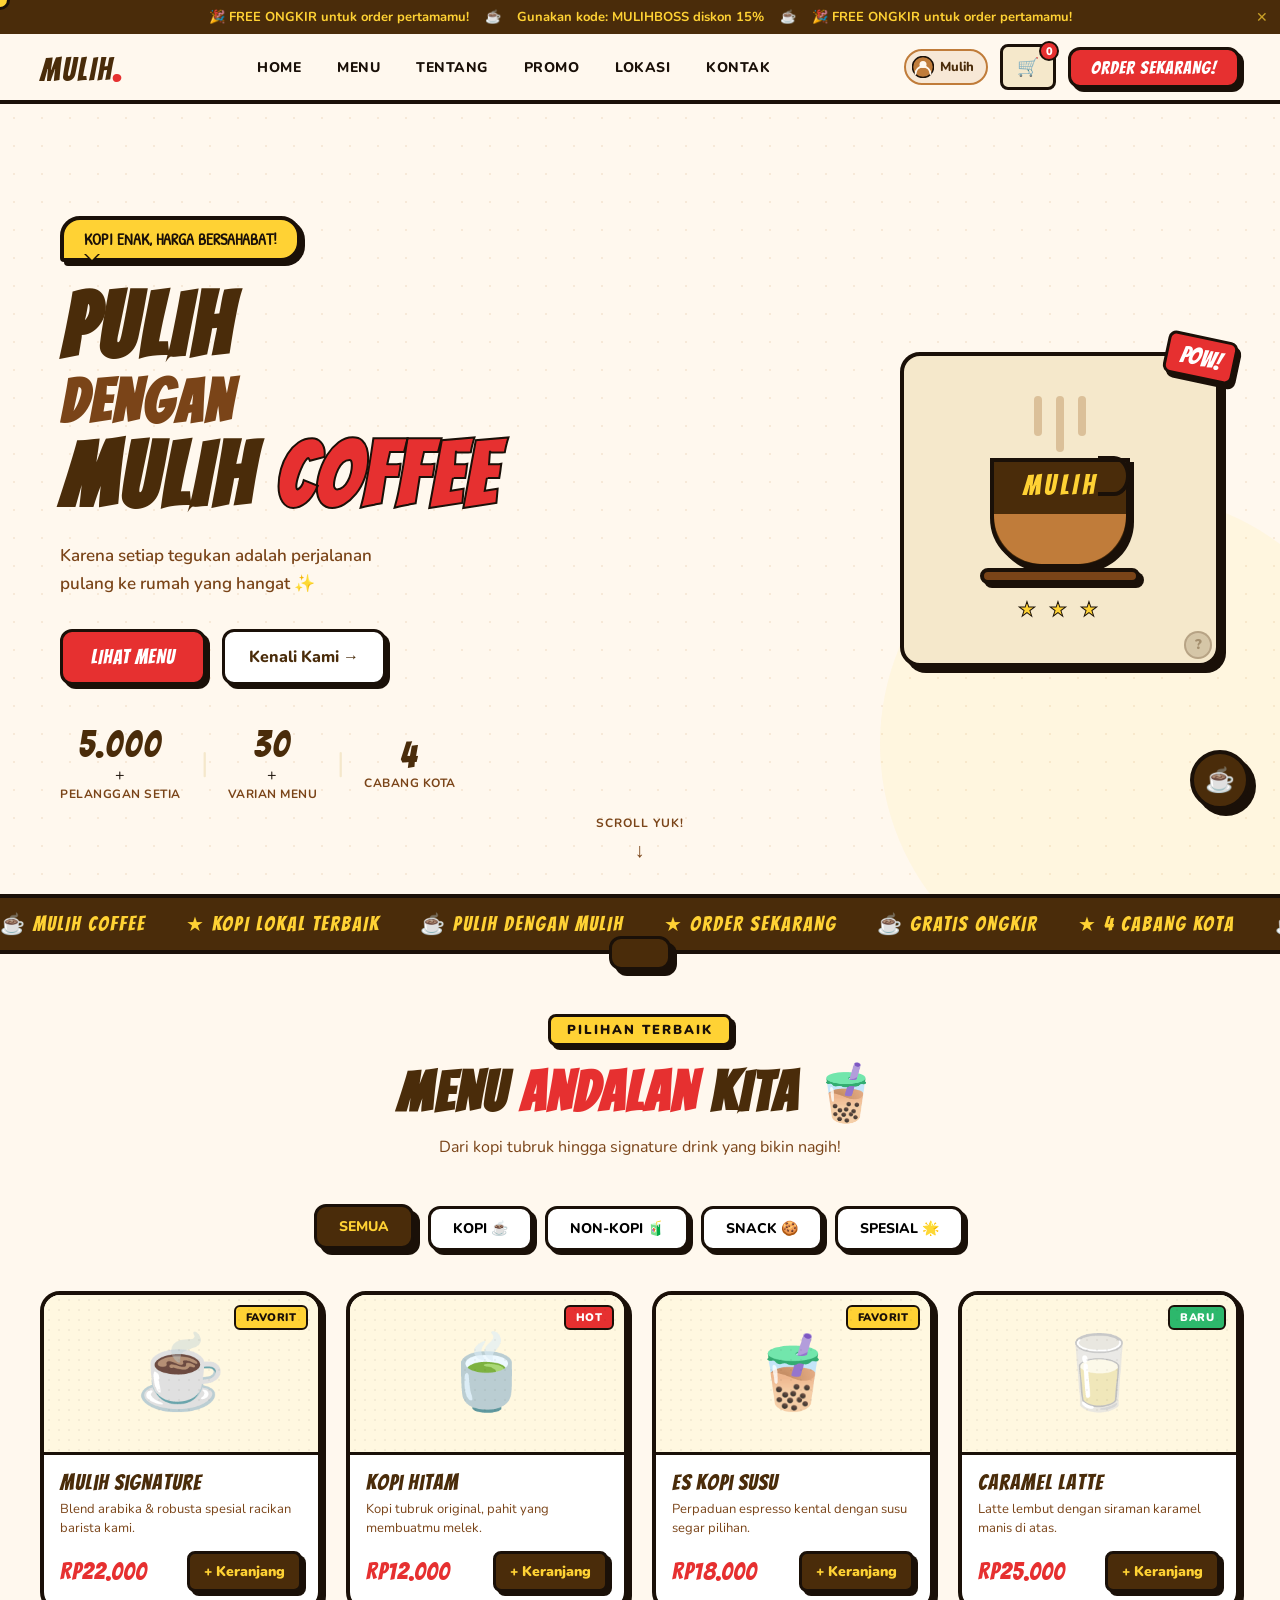
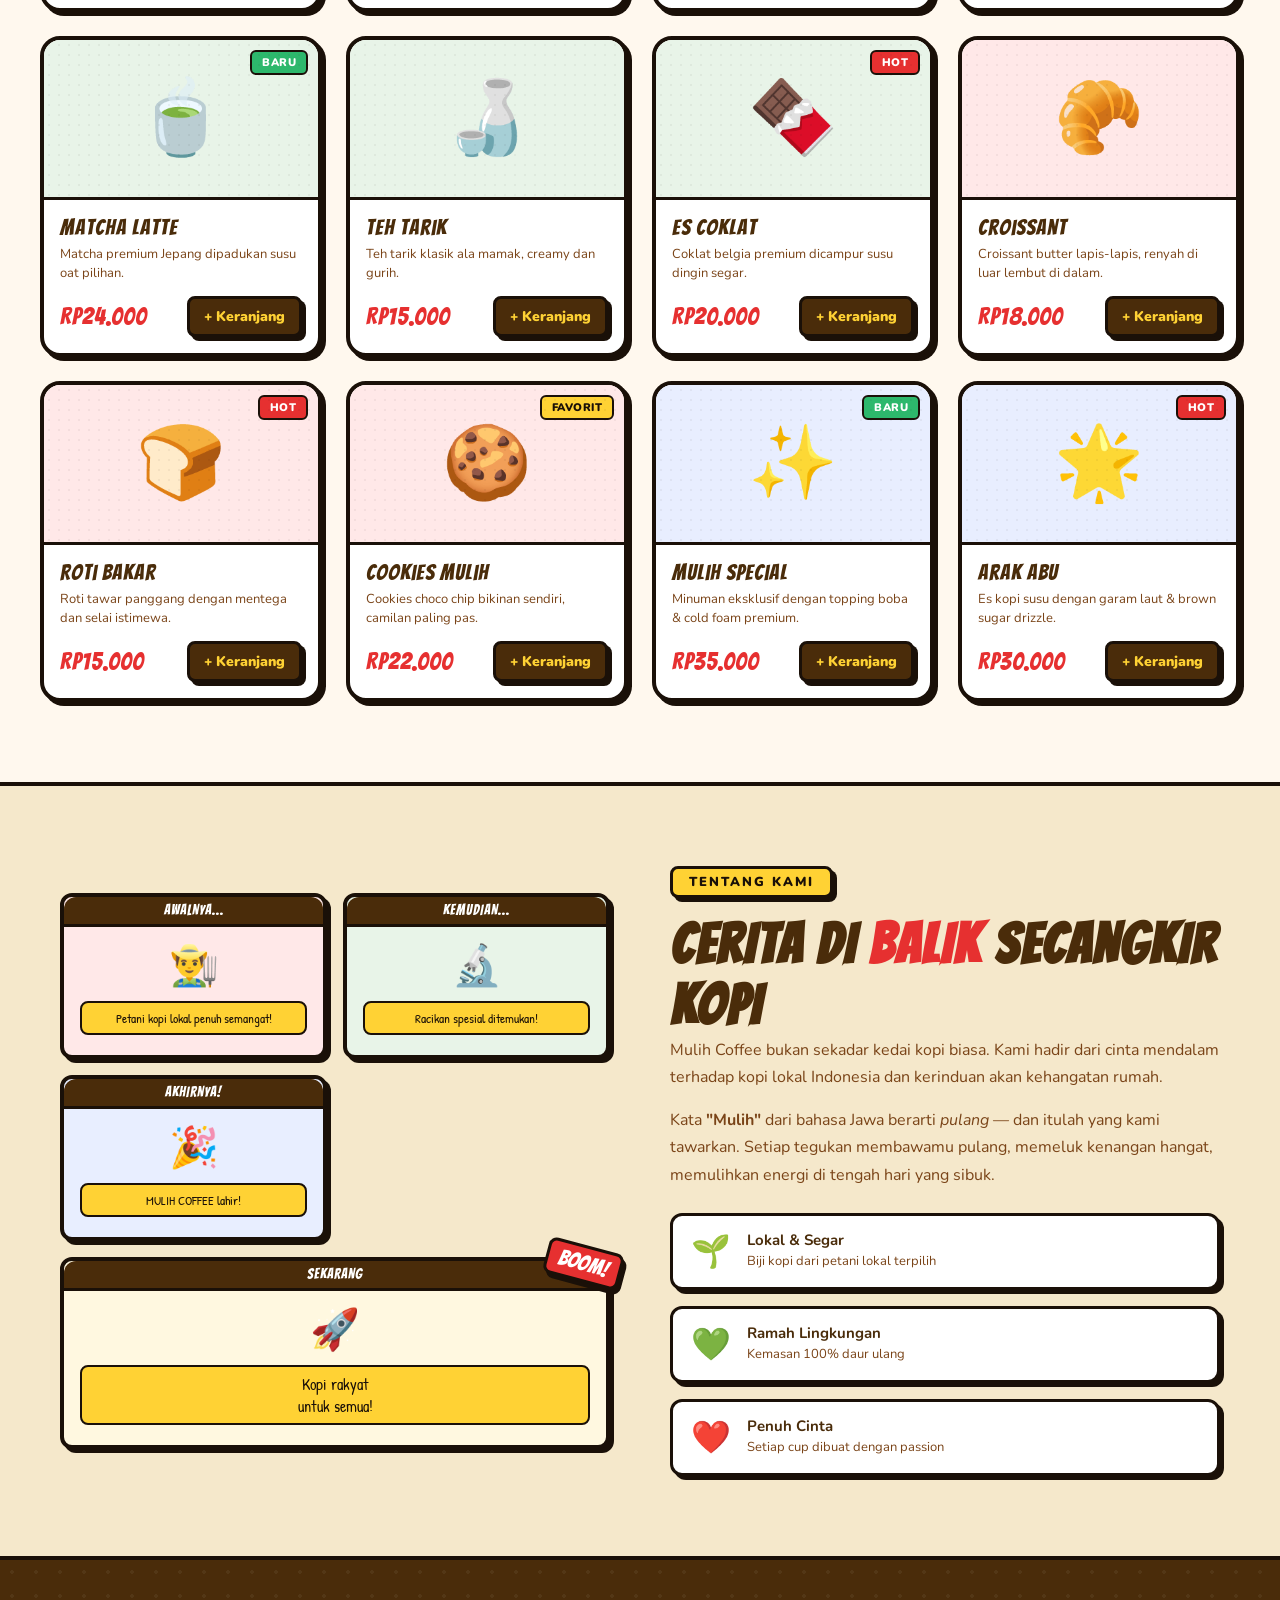
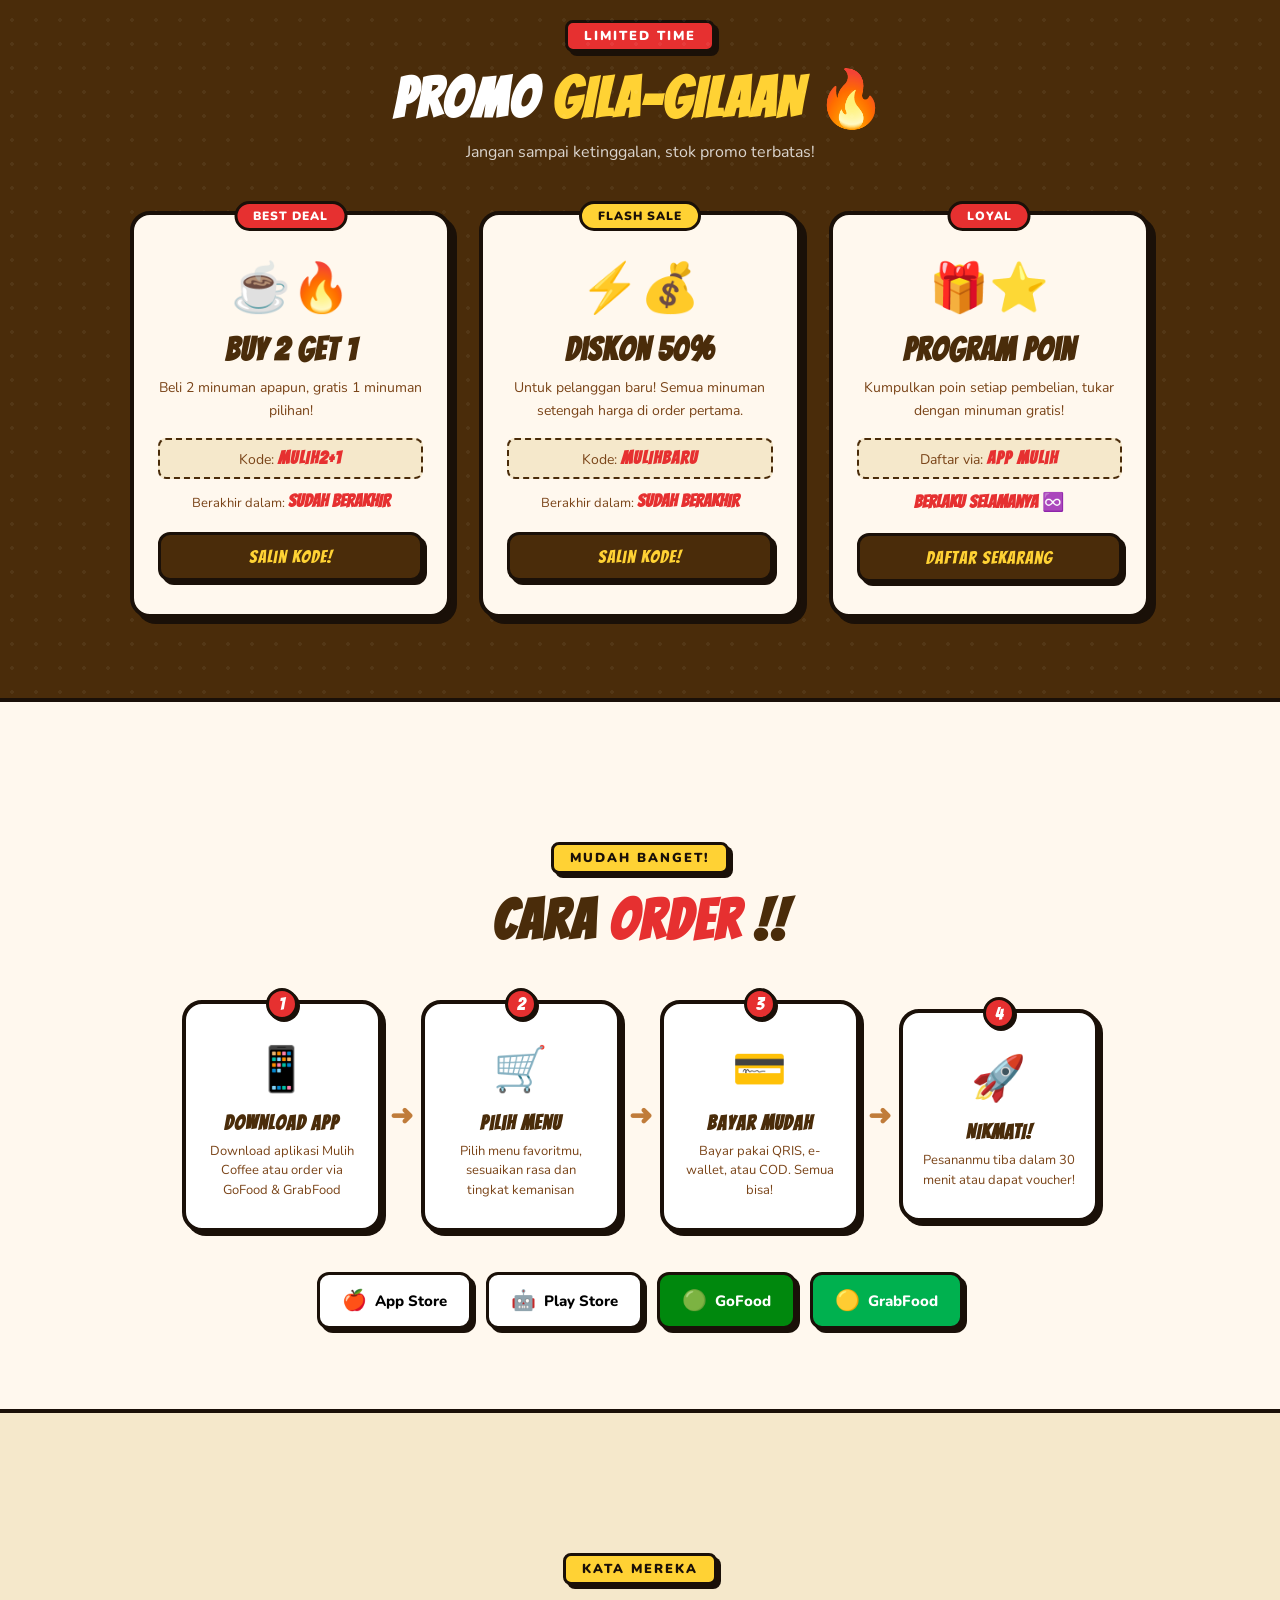
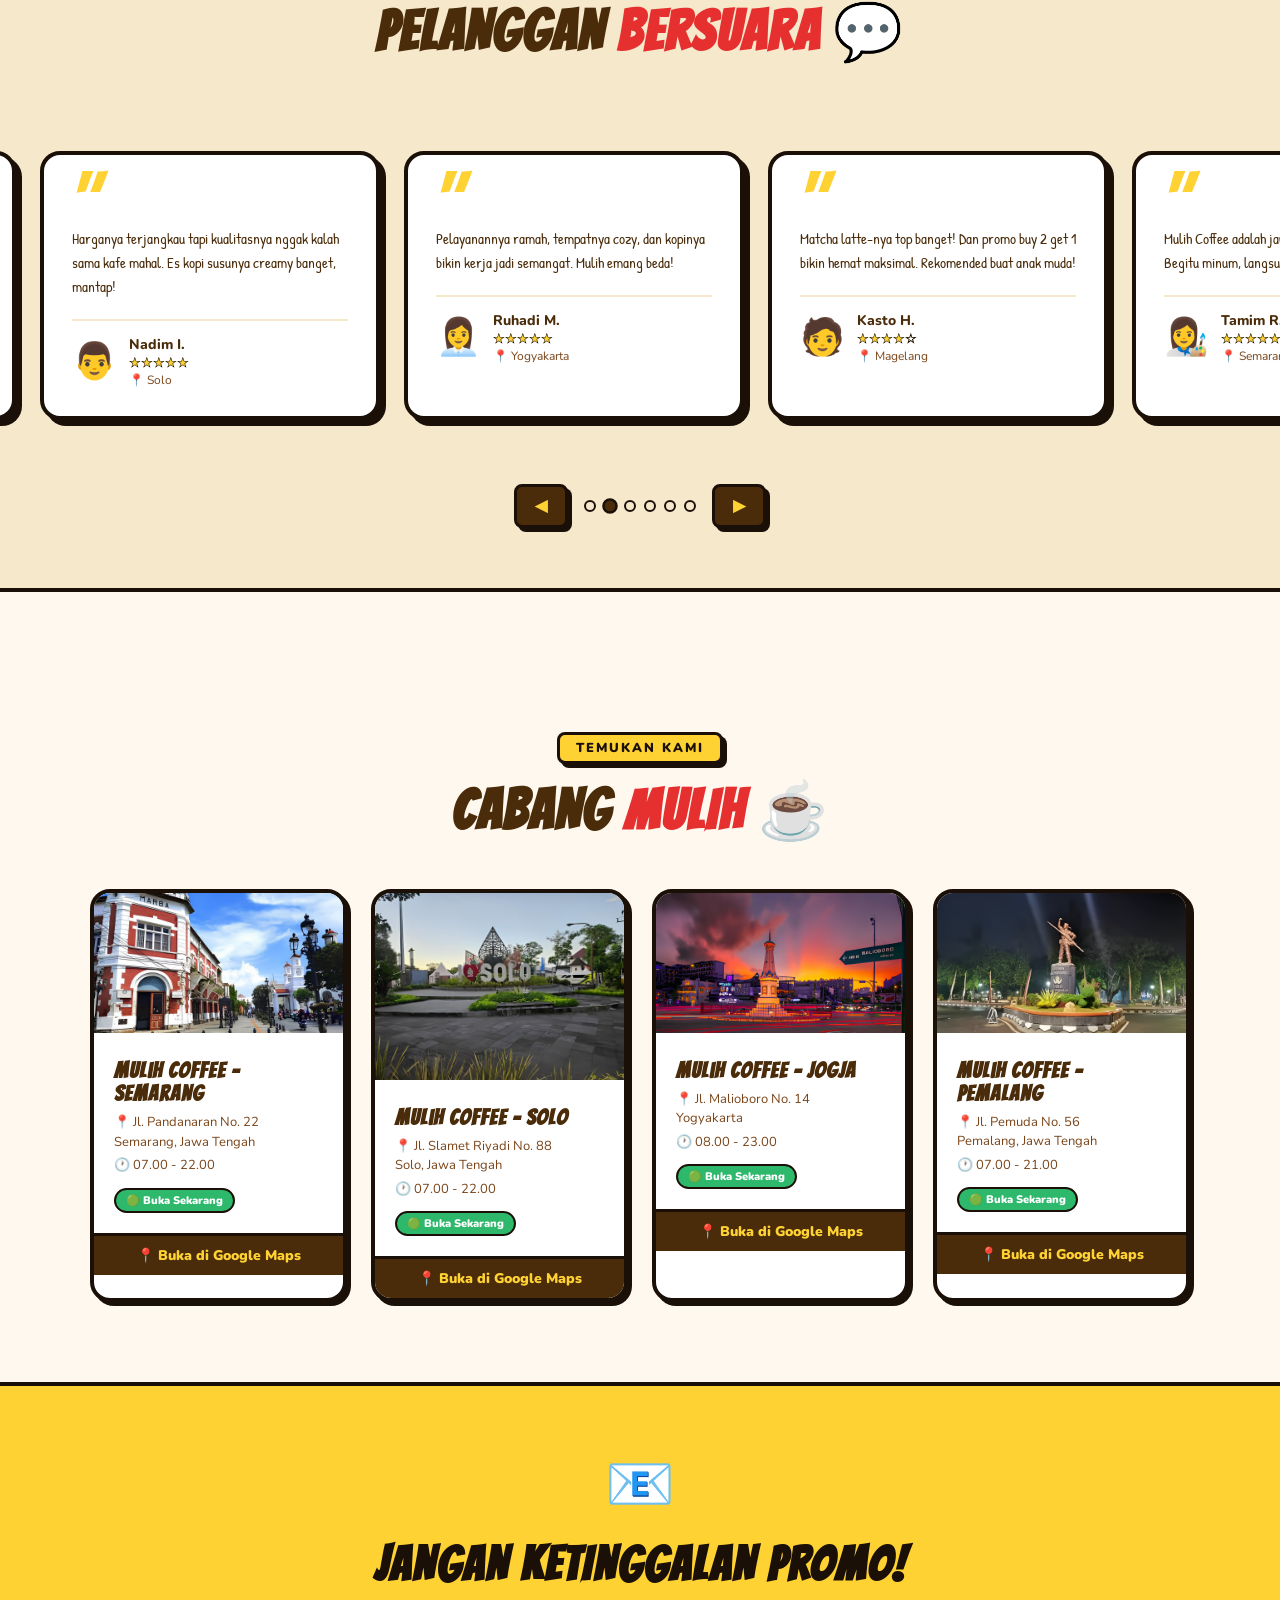
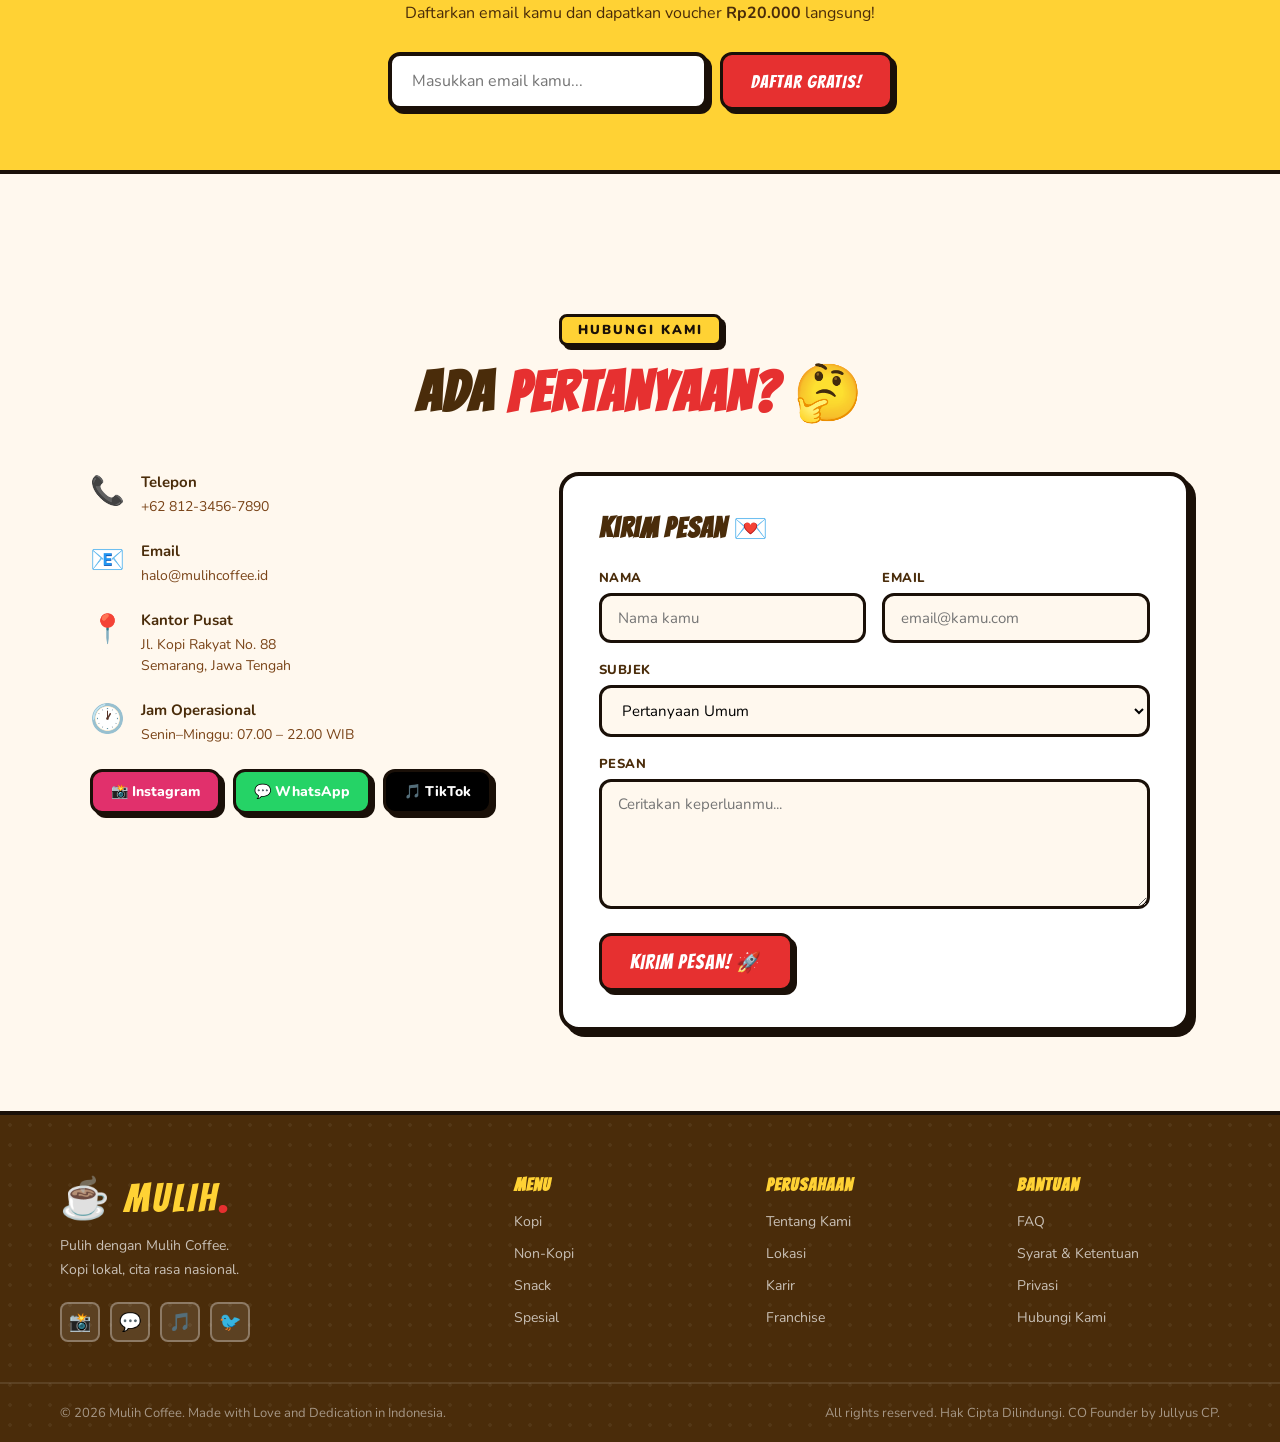
==== commit 0113bcf1: "Add files via upload" ====
--- a/index.html
+++ b/index.html
@@ -581,19 +581,28 @@
             <div class="qris-box">
               <div class="qris-title">Scan QR untuk Bayar</div>
               <div class="qris-code" style="display:flex;align-items:center;justify-content:center;">
-                <!-- Logo Mulih Coffee — QR muncul setelah klik Bayar Sekarang -->
+                <!-- Logo cangkir kopi — QR muncul setelah klik Bayar Sekarang -->
                 <div style="width:140px;height:140px;background:#3b1f0a;border-radius:12px;display:flex;flex-direction:column;align-items:center;justify-content:center;border:3px solid #1a1008;box-shadow:4px 4px 0 #1a1008;">
-                  <div style="width:60px;height:60px;background:#c07c3a;border-radius:50%;display:flex;align-items:center;justify-content:center;border:3px solid #fff;margin-bottom:8px;">
-                    <span style="font-family:var(--font-title);font-size:28px;color:white;font-weight:900;letter-spacing:-1px;">M</span>
-                  </div>
-                  <span style="font-family:var(--font-title);font-size:11px;color:#f5e9d0;letter-spacing:2px;">MULIH</span>
-                  <span style="font-family:var(--font-title);font-size:9px;color:#c07c3a;letter-spacing:1px;">COFFEE</span>
+                  <svg width="72" height="72" viewBox="0 0 72 72" fill="none" xmlns="http://www.w3.org/2000/svg">
+                    <!-- uap -->
+                    <path d="M24 14 Q26 8 24 4" stroke="#f5e9d0" stroke-width="2.2" stroke-linecap="round" fill="none"/>
+                    <path d="M36 14 Q38 8 36 4" stroke="#f5e9d0" stroke-width="2.2" stroke-linecap="round" fill="none"/>
+                    <path d="M48 14 Q50 8 48 4" stroke="#f5e9d0" stroke-width="2.2" stroke-linecap="round" fill="none"/>
+                    <!-- cangkir -->
+                    <path d="M14 20 H58 L52 56 H20 Z" fill="#c07c3a" stroke="#fff" stroke-width="2"/>
+                    <!-- handle -->
+                    <path d="M58 28 Q70 28 70 38 Q70 48 58 48" stroke="#fff" stroke-width="2.5" stroke-linecap="round" fill="none"/>
+                    <!-- tatakan -->
+                    <rect x="10" y="58" width="52" height="6" rx="3" fill="#c07c3a" stroke="#fff" stroke-width="1.5"/>
+                    <!-- highlight -->
+                    <ellipse cx="30" cy="36" rx="5" ry="9" fill="rgba(255,255,255,0.15)" transform="rotate(-10 30 36)"/>
+                  </svg>
+                  <span style="font-family:var(--font-title);font-size:10px;color:#f5e9d0;letter-spacing:2px;margin-top:4px;">MULIH COFFEE</span>
                 </div>
               </div>
               <div style="margin-top:10px;padding:8px 14px;background:#fff8e0;border:2px dashed #c07c3a;border-radius:8px;font-size:12px;color:#7a4a1a;font-weight:700;text-align:center;">
                 📱 Klik <strong>BAYAR SEKARANG</strong> untuk mendapatkan kode QR
               </div>
-              <div class="qris-merchant">Mulih Coffee</div>
               <div class="qris-nominal" id="qrisNominal">Rp0</div>
               <div class="qris-note">Scan dengan GoPay, OVO, Dana, atau m-Banking</div>
             </div>
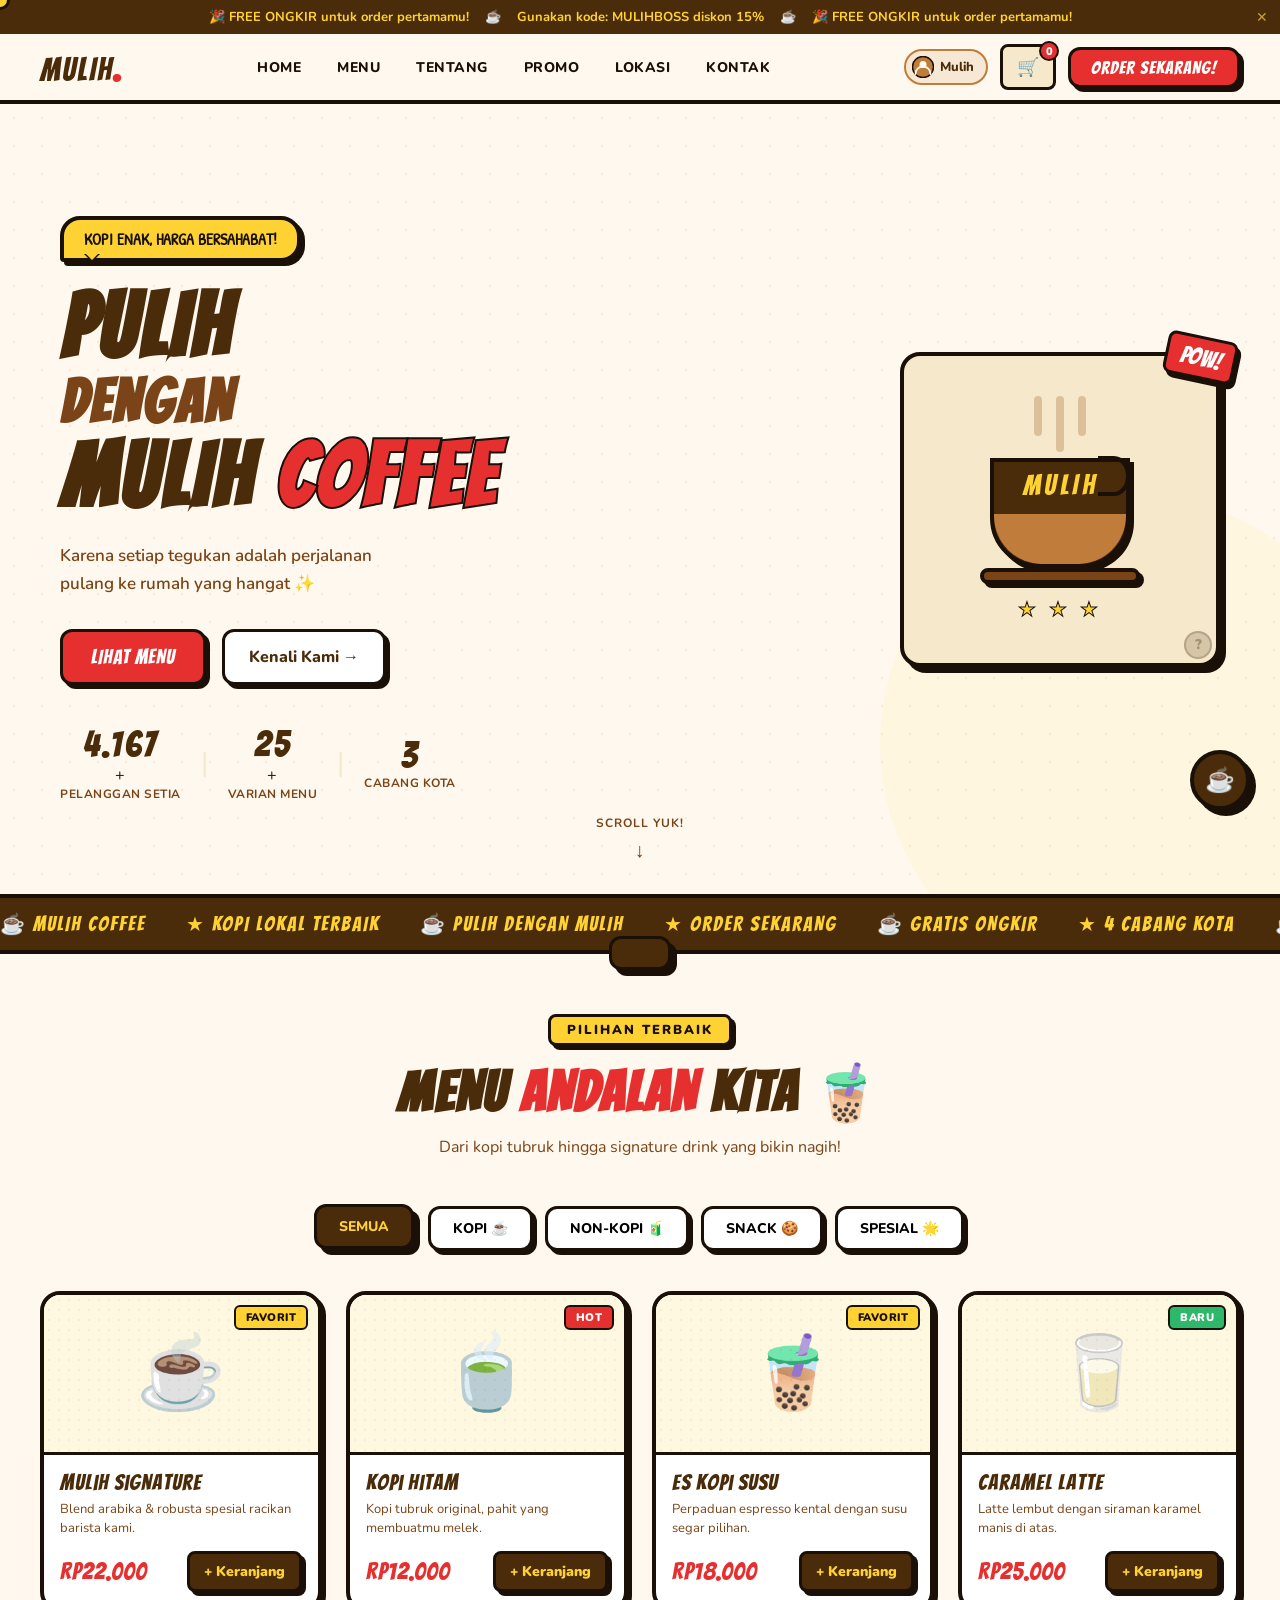
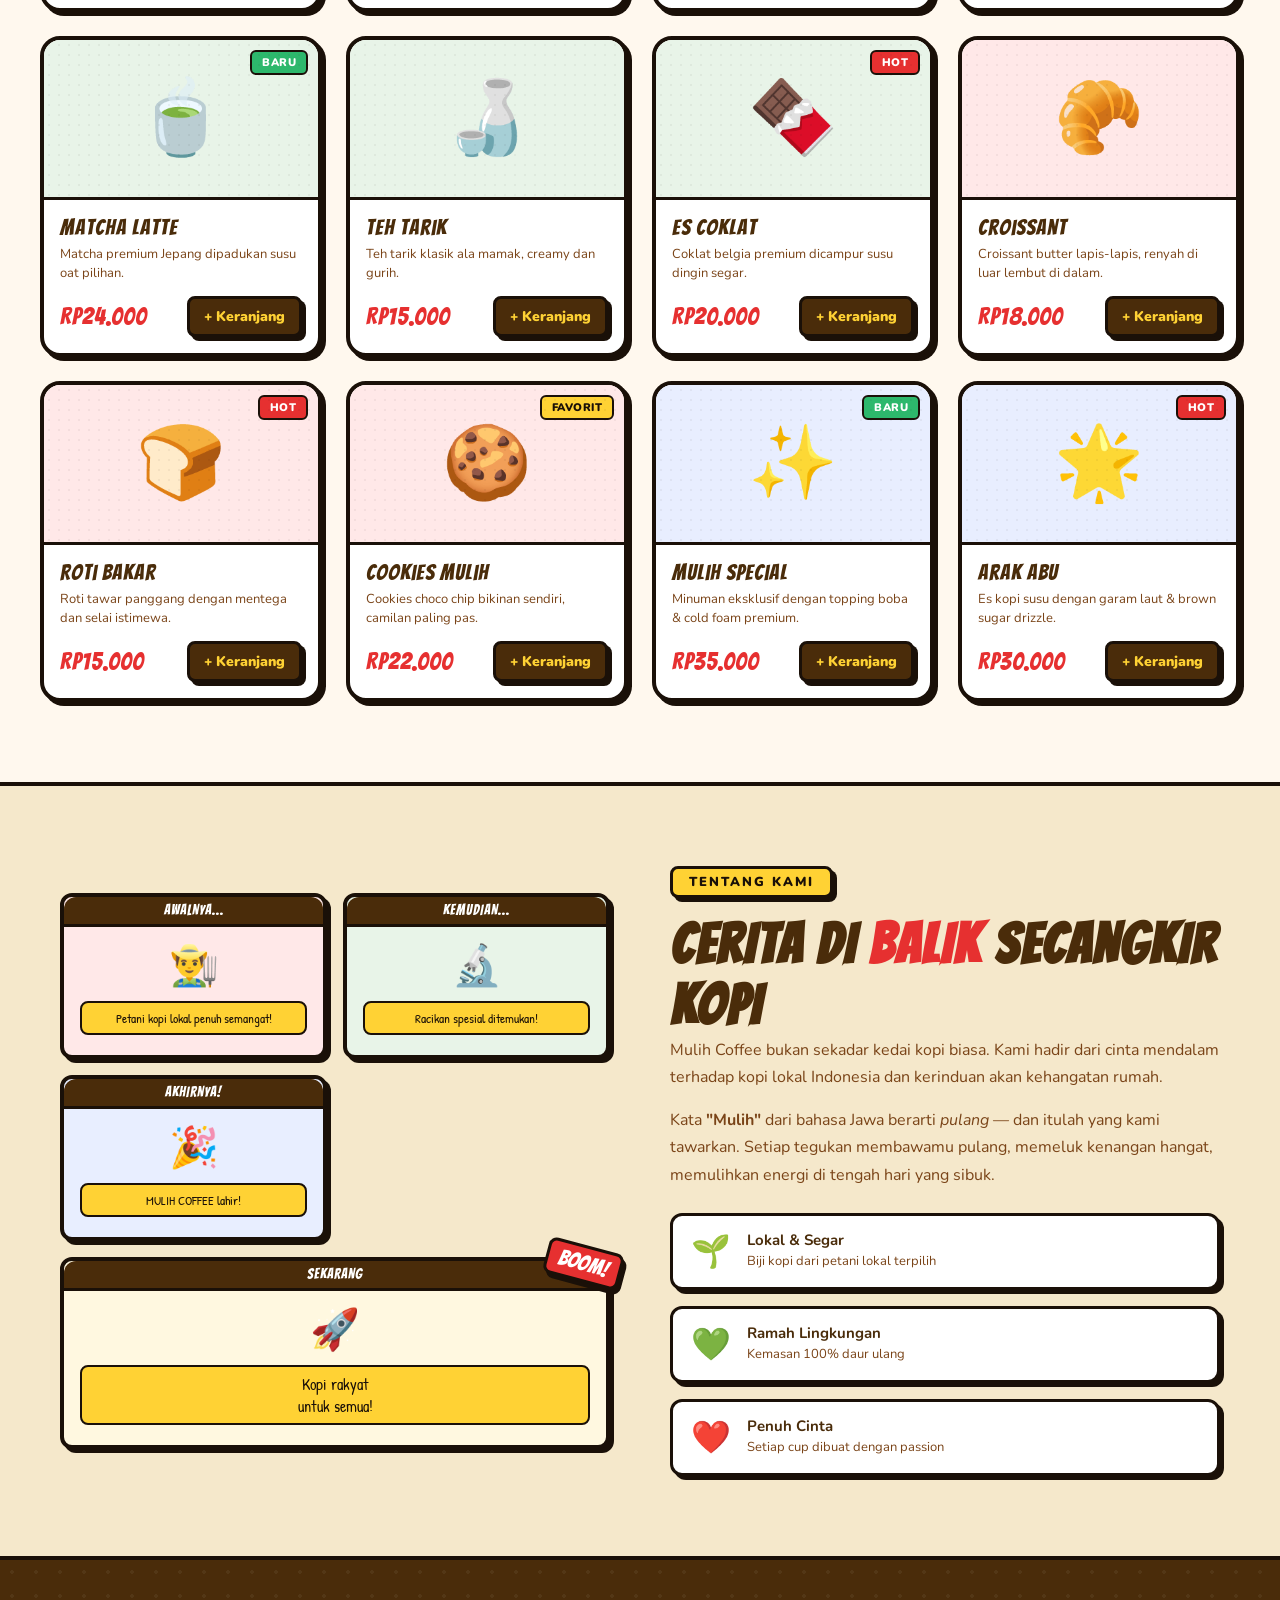
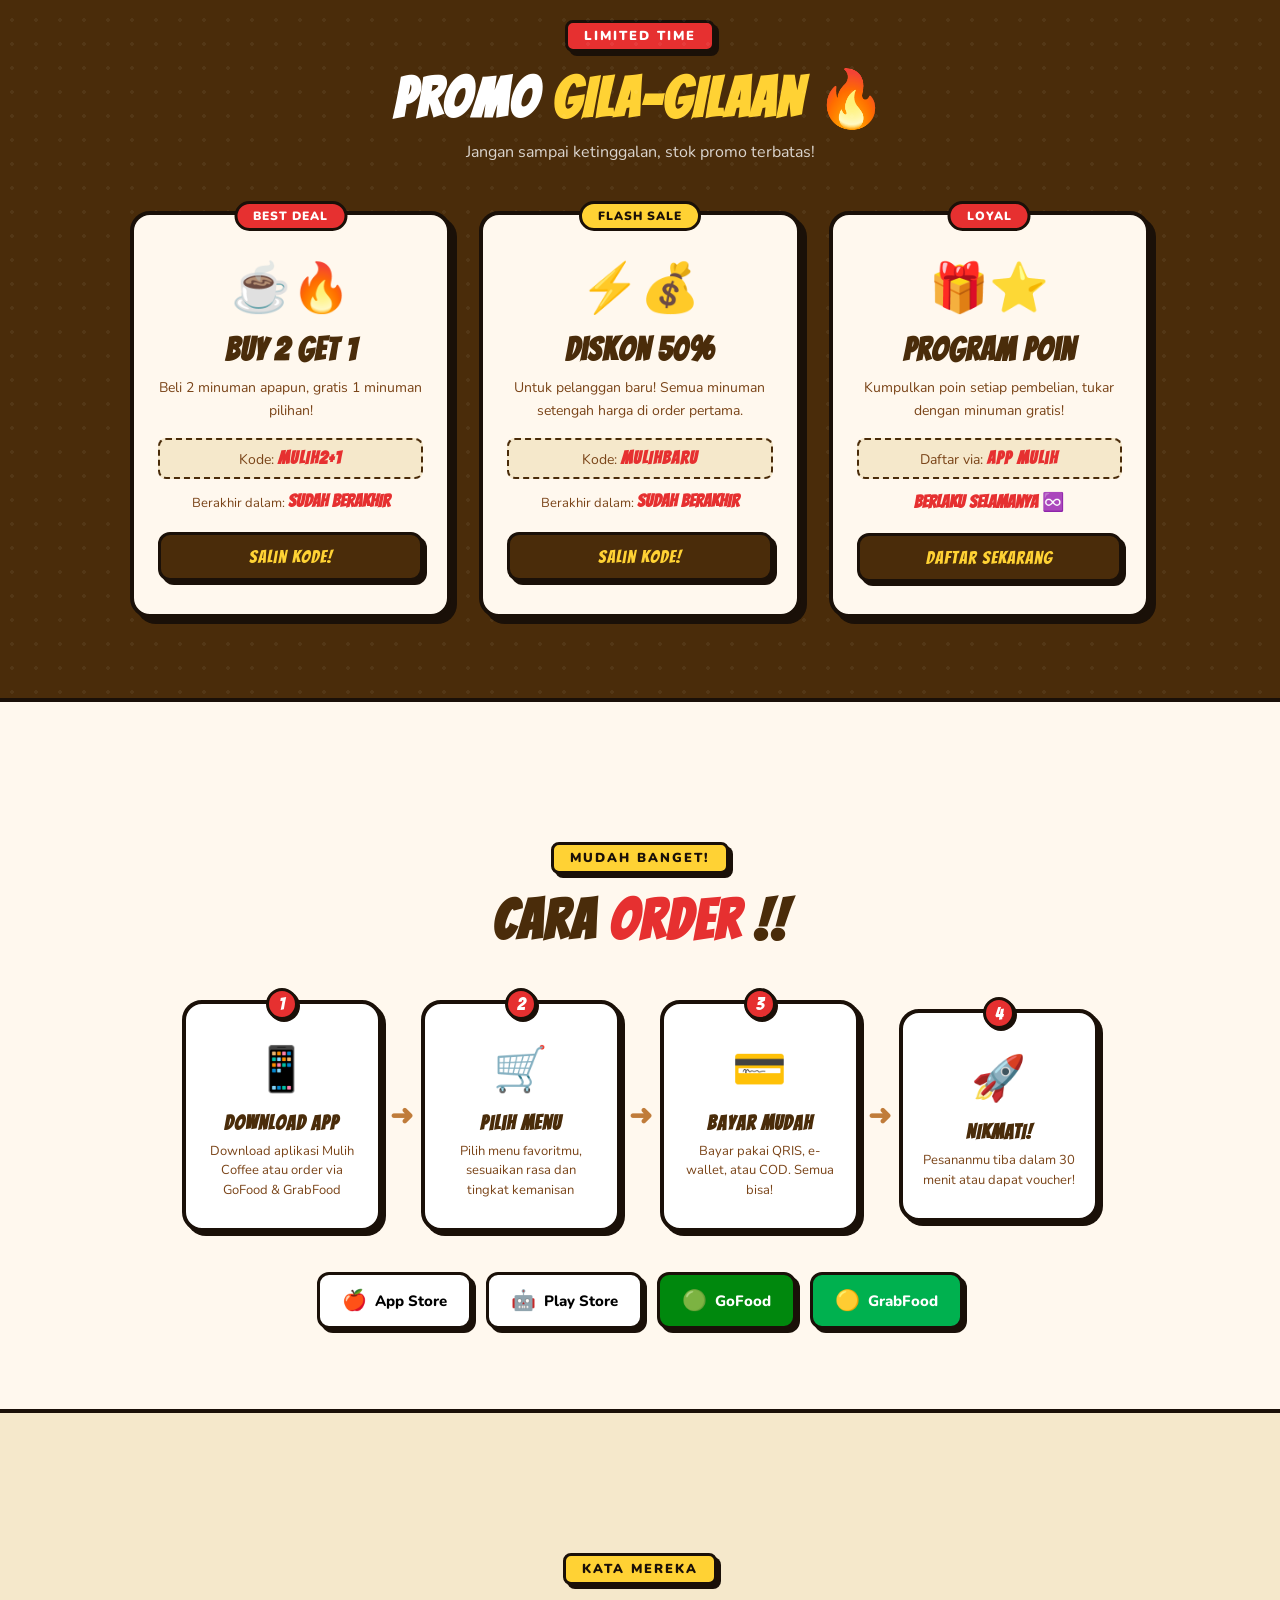
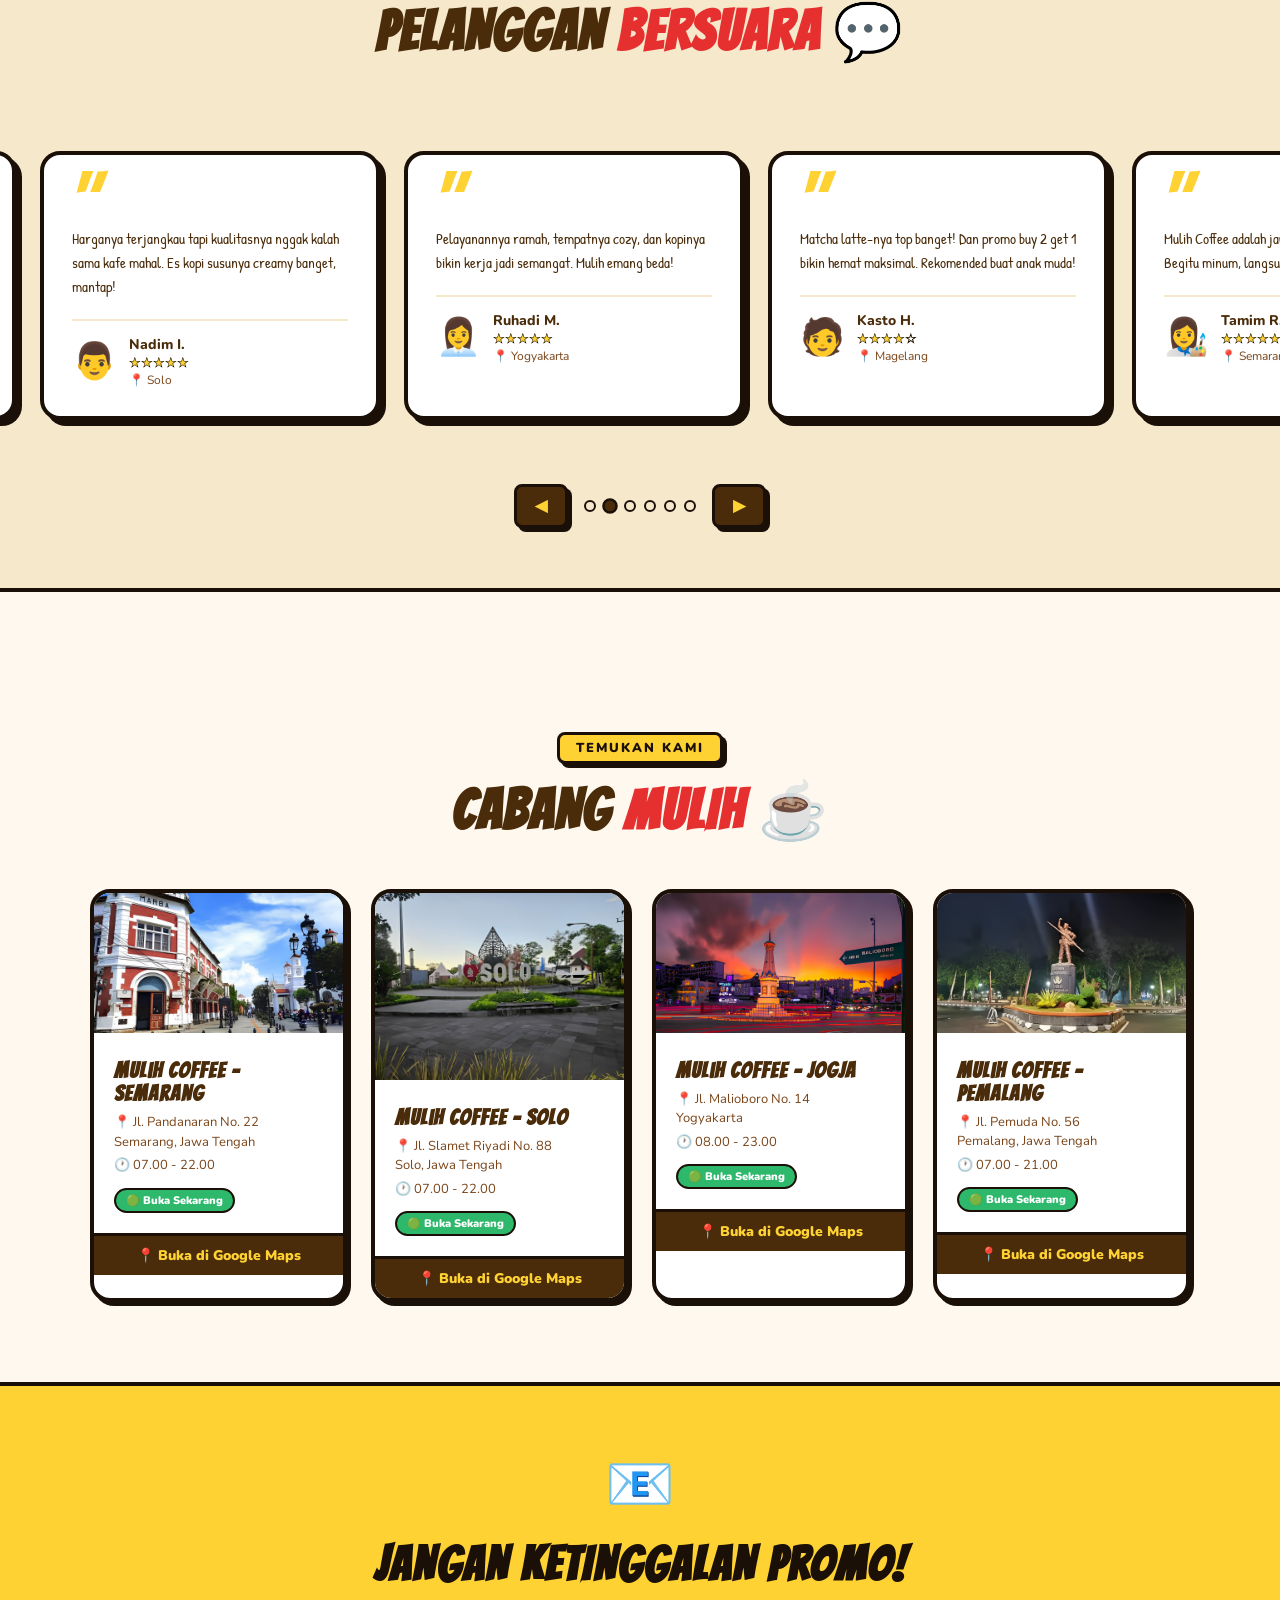
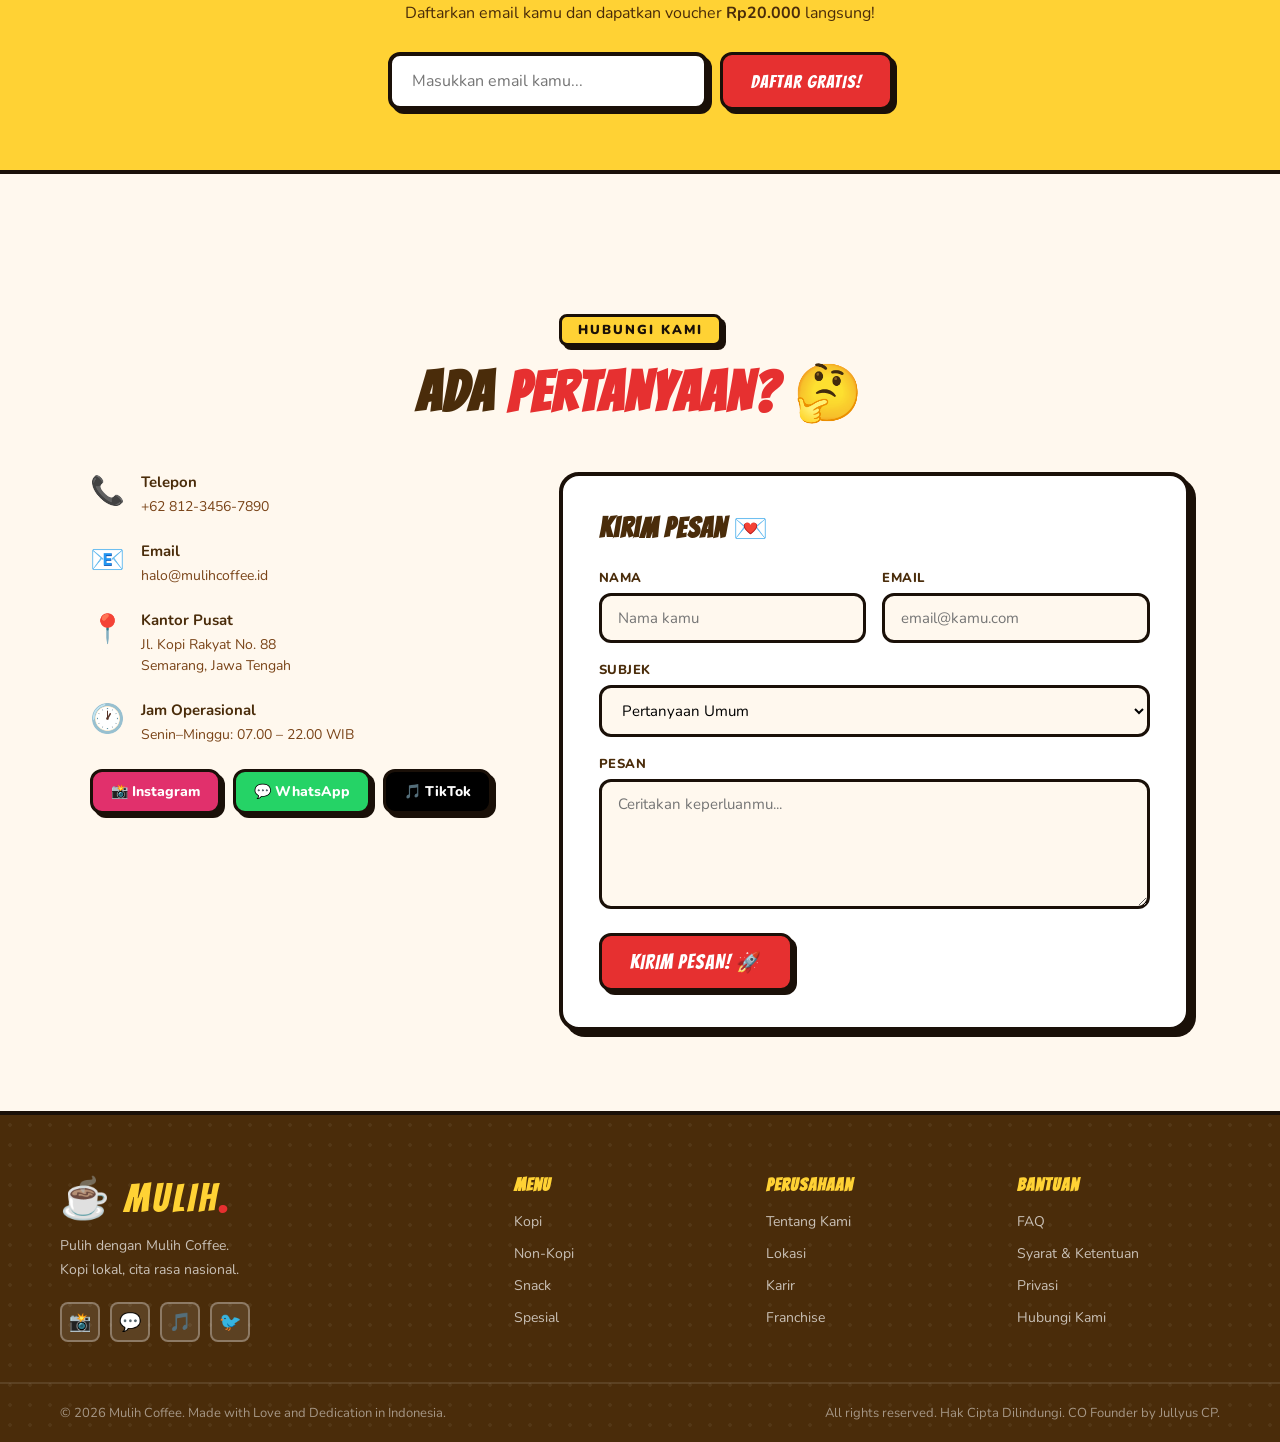
==== commit 28e42e3a: "Add files via upload" ====
--- a/index.html
+++ b/index.html
@@ -581,23 +581,24 @@
             <div class="qris-box">
               <div class="qris-title">Scan QR untuk Bayar</div>
               <div class="qris-code" style="display:flex;align-items:center;justify-content:center;">
-                <!-- Logo cangkir kopi — QR muncul setelah klik Bayar Sekarang -->
-                <div style="width:140px;height:140px;background:#3b1f0a;border-radius:12px;display:flex;flex-direction:column;align-items:center;justify-content:center;border:3px solid #1a1008;box-shadow:4px 4px 0 #1a1008;">
-                  <svg width="72" height="72" viewBox="0 0 72 72" fill="none" xmlns="http://www.w3.org/2000/svg">
-                    <!-- uap -->
-                    <path d="M24 14 Q26 8 24 4" stroke="#f5e9d0" stroke-width="2.2" stroke-linecap="round" fill="none"/>
-                    <path d="M36 14 Q38 8 36 4" stroke="#f5e9d0" stroke-width="2.2" stroke-linecap="round" fill="none"/>
-                    <path d="M48 14 Q50 8 48 4" stroke="#f5e9d0" stroke-width="2.2" stroke-linecap="round" fill="none"/>
-                    <!-- cangkir -->
-                    <path d="M14 20 H58 L52 56 H20 Z" fill="#c07c3a" stroke="#fff" stroke-width="2"/>
-                    <!-- handle -->
-                    <path d="M58 28 Q70 28 70 38 Q70 48 58 48" stroke="#fff" stroke-width="2.5" stroke-linecap="round" fill="none"/>
+                <!-- Logo Mulih Coffee cangkir — QR muncul setelah klik Bayar Sekarang -->
+                <div style="width:150px;height:150px;background:#f5e9d0;border-radius:16px;display:flex;align-items:center;justify-content:center;border:3px solid #1a1008;box-shadow:4px 4px 0 #1a1008;">
+                  <svg width="120" height="120" viewBox="0 0 120 120" fill="none" xmlns="http://www.w3.org/2000/svg">
+                    <!-- uap kiri -->
+                    <path d="M44 28 Q41 20 44 13" stroke="#c9b89a" stroke-width="3.5" stroke-linecap="round" fill="none"/>
+                    <!-- uap kanan -->
+                    <path d="M56 28 Q53 20 56 13" stroke="#c9b89a" stroke-width="3.5" stroke-linecap="round" fill="none"/>
+                    <!-- badan cangkir atas (coklat gelap) -->
+                    <path d="M22 35 H98 Q96 62 88 72 Q80 80 60 80 Q40 80 32 72 Q24 62 22 35 Z" fill="#3b1f0a" stroke="#1a1008" stroke-width="2.5"/>
+                    <!-- lapisan kopi bawah (coklat caramel) -->
+                    <path d="M27 58 Q29 80 60 80 Q91 80 93 58 Z" fill="#c07c3a"/>
+                    <!-- teks MULIH -->
+                    <text x="60" y="56" text-anchor="middle" font-family="Arial Black, Arial" font-weight="900" font-size="16" fill="#f5c842" letter-spacing="2">MULIH</text>
                     <!-- tatakan -->
-                    <rect x="10" y="58" width="52" height="6" rx="3" fill="#c07c3a" stroke="#fff" stroke-width="1.5"/>
-                    <!-- highlight -->
-                    <ellipse cx="30" cy="36" rx="5" ry="9" fill="rgba(255,255,255,0.15)" transform="rotate(-10 30 36)"/>
+                    <rect x="30" y="84" width="60" height="9" rx="4.5" fill="#8b5e2a" stroke="#1a1008" stroke-width="2"/>
+                    <!-- highlight tatakan -->
+                    <rect x="35" y="86" width="50" height="4" rx="2" fill="#c07c3a" opacity="0.5"/>
                   </svg>
-                  <span style="font-family:var(--font-title);font-size:10px;color:#f5e9d0;letter-spacing:2px;margin-top:4px;">MULIH COFFEE</span>
                 </div>
               </div>
               <div style="margin-top:10px;padding:8px 14px;background:#fff8e0;border:2px dashed #c07c3a;border-radius:8px;font-size:12px;color:#7a4a1a;font-weight:700;text-align:center;">
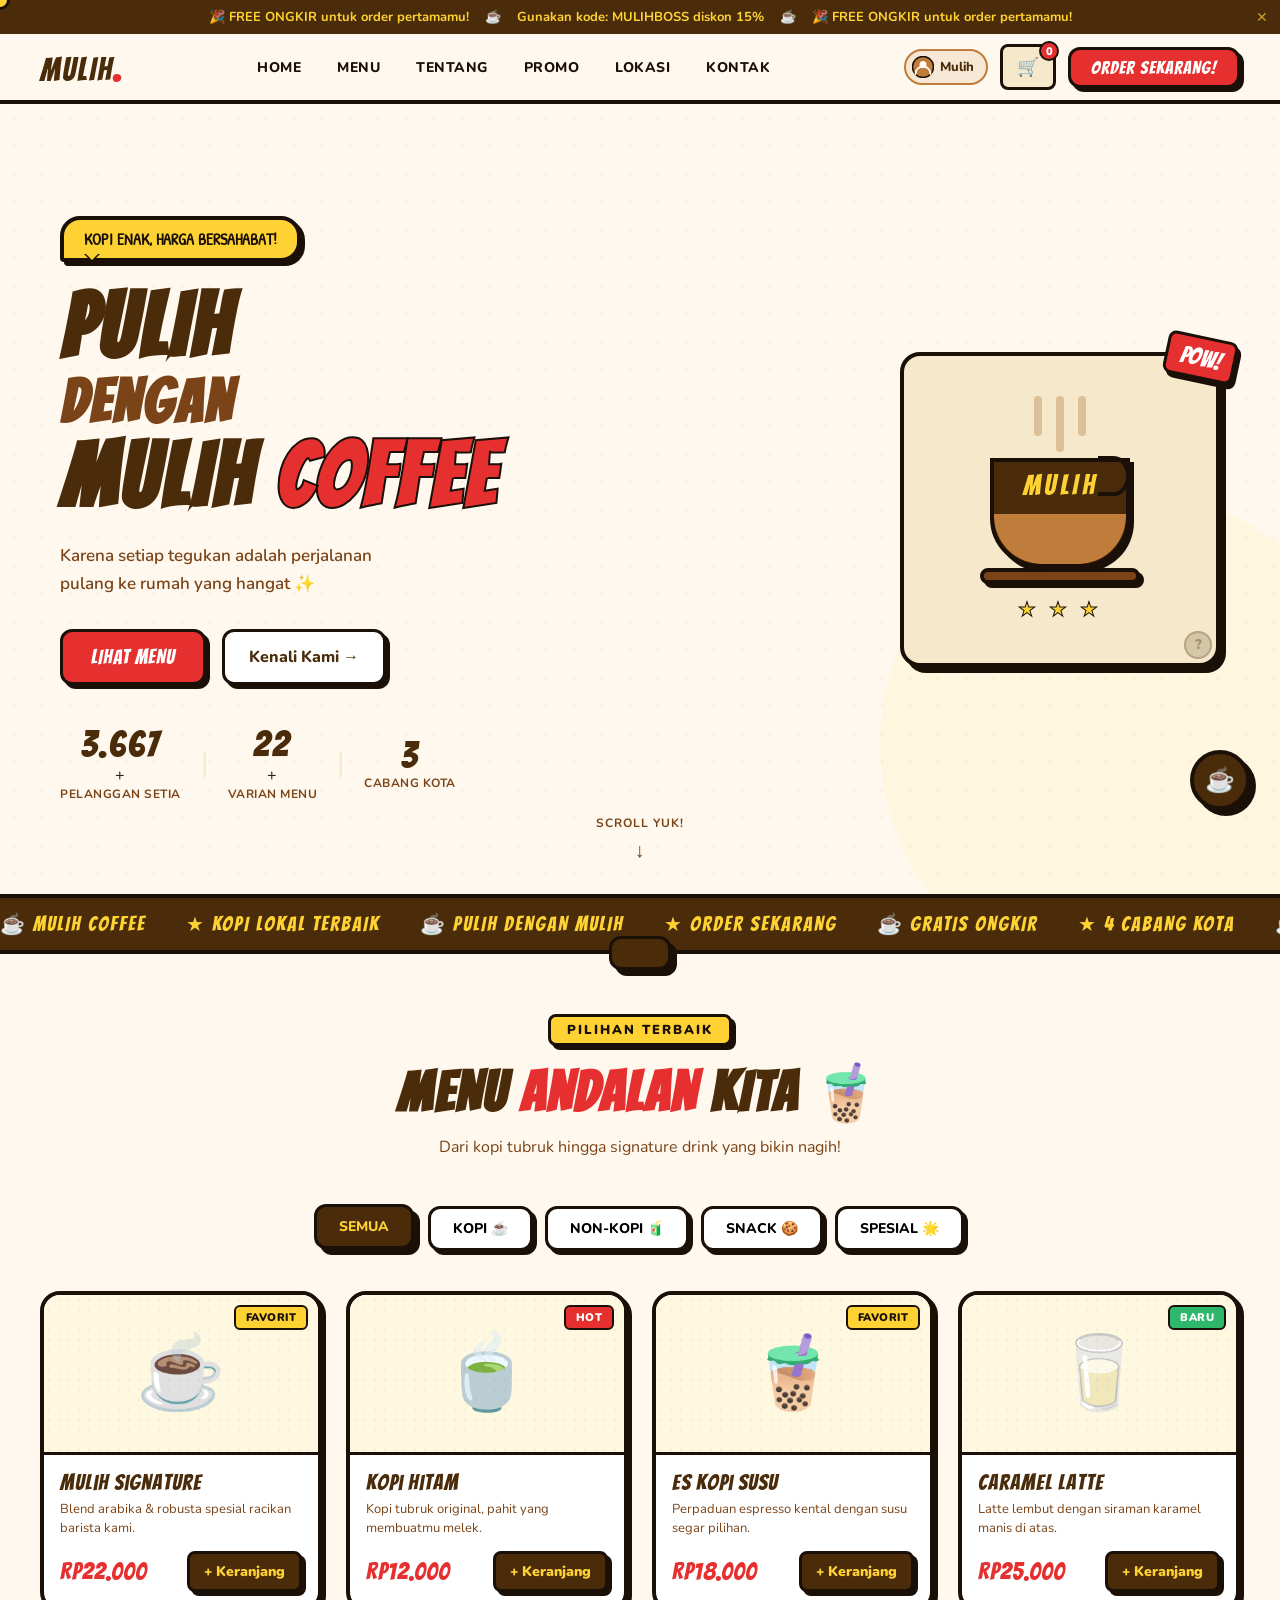
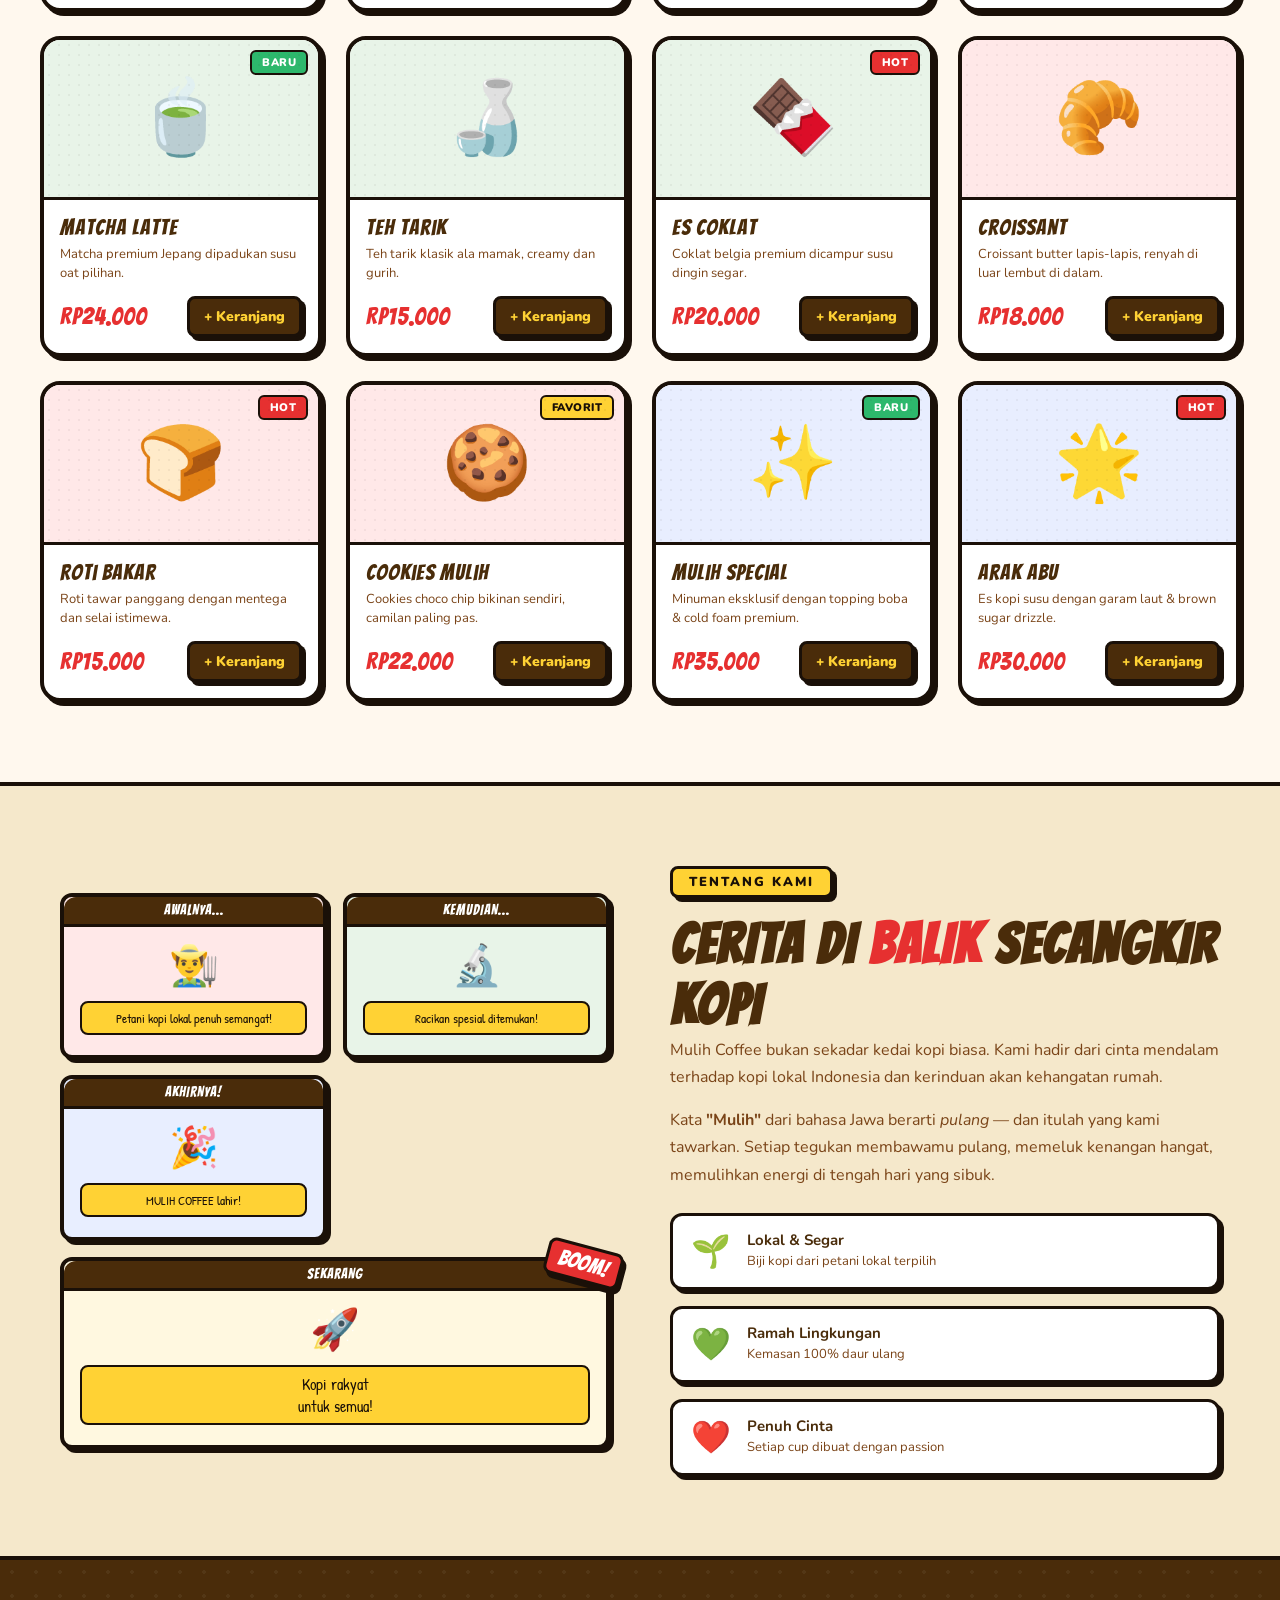
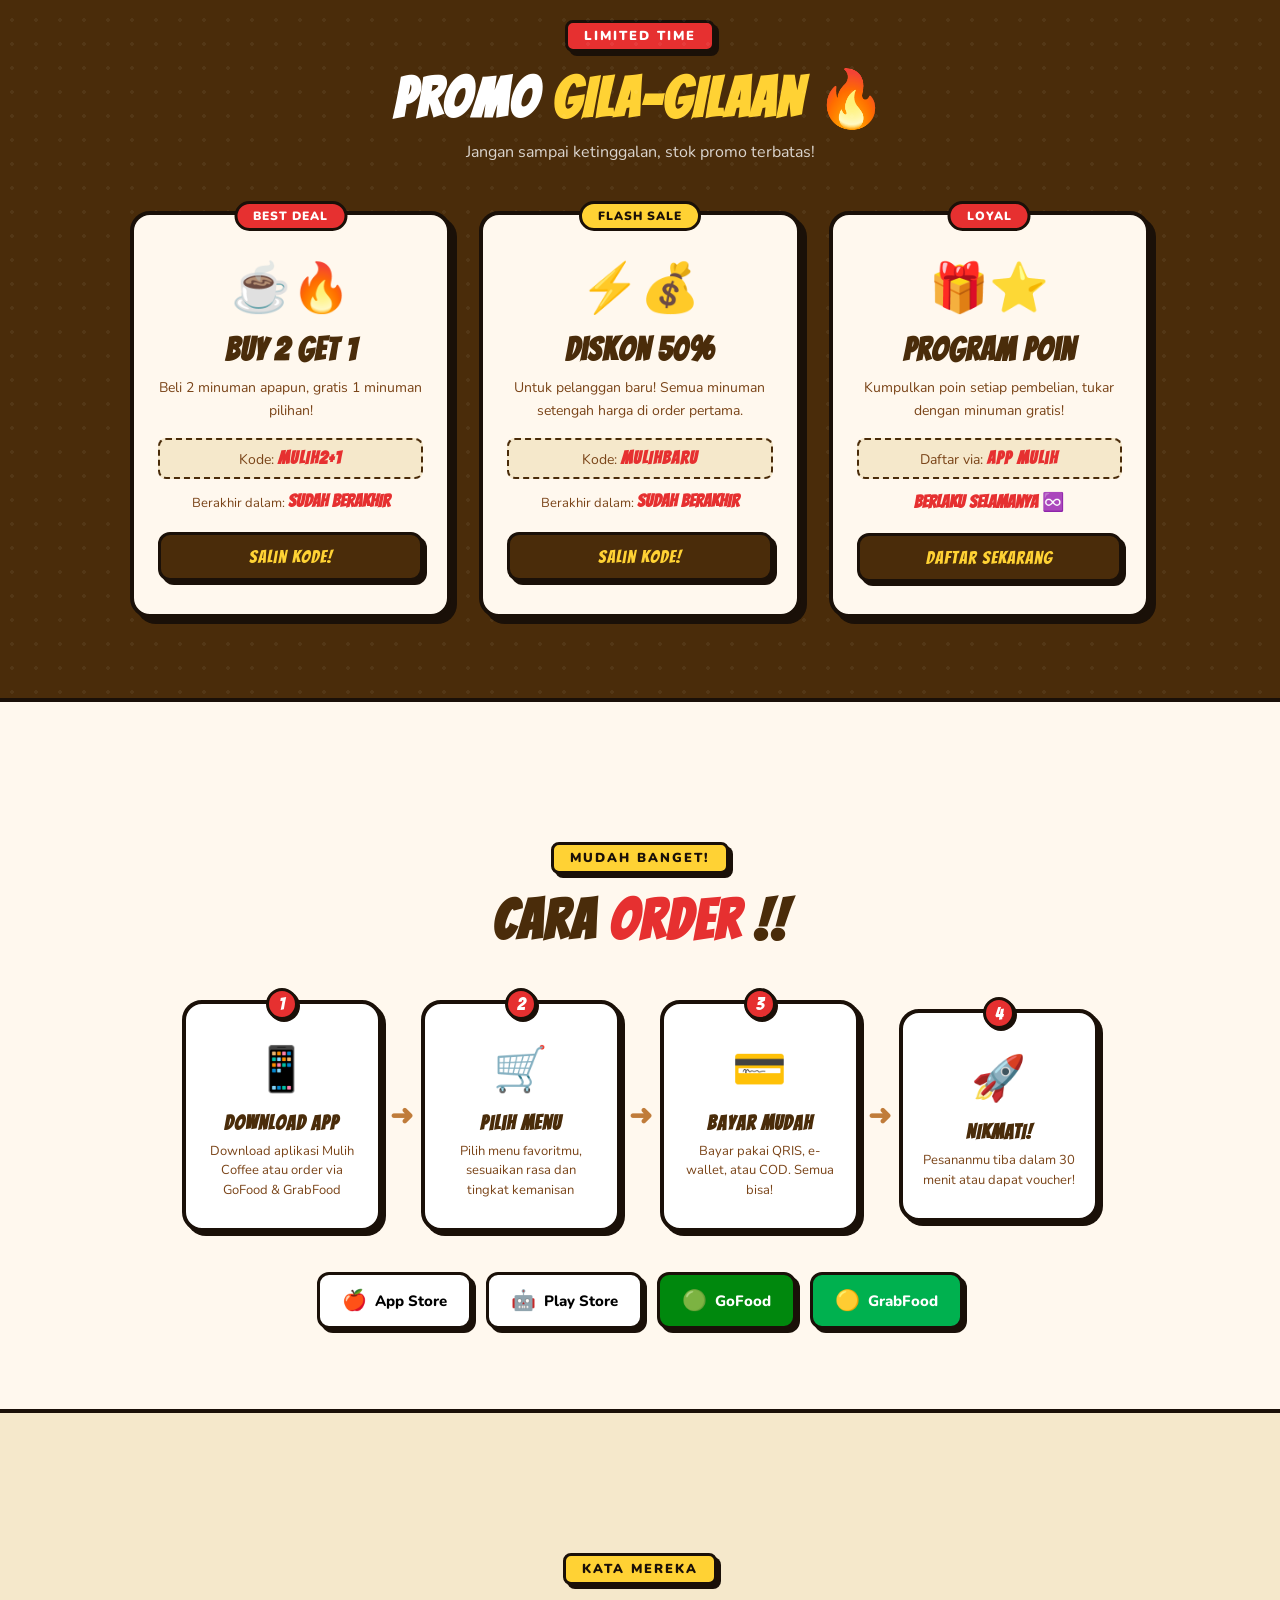
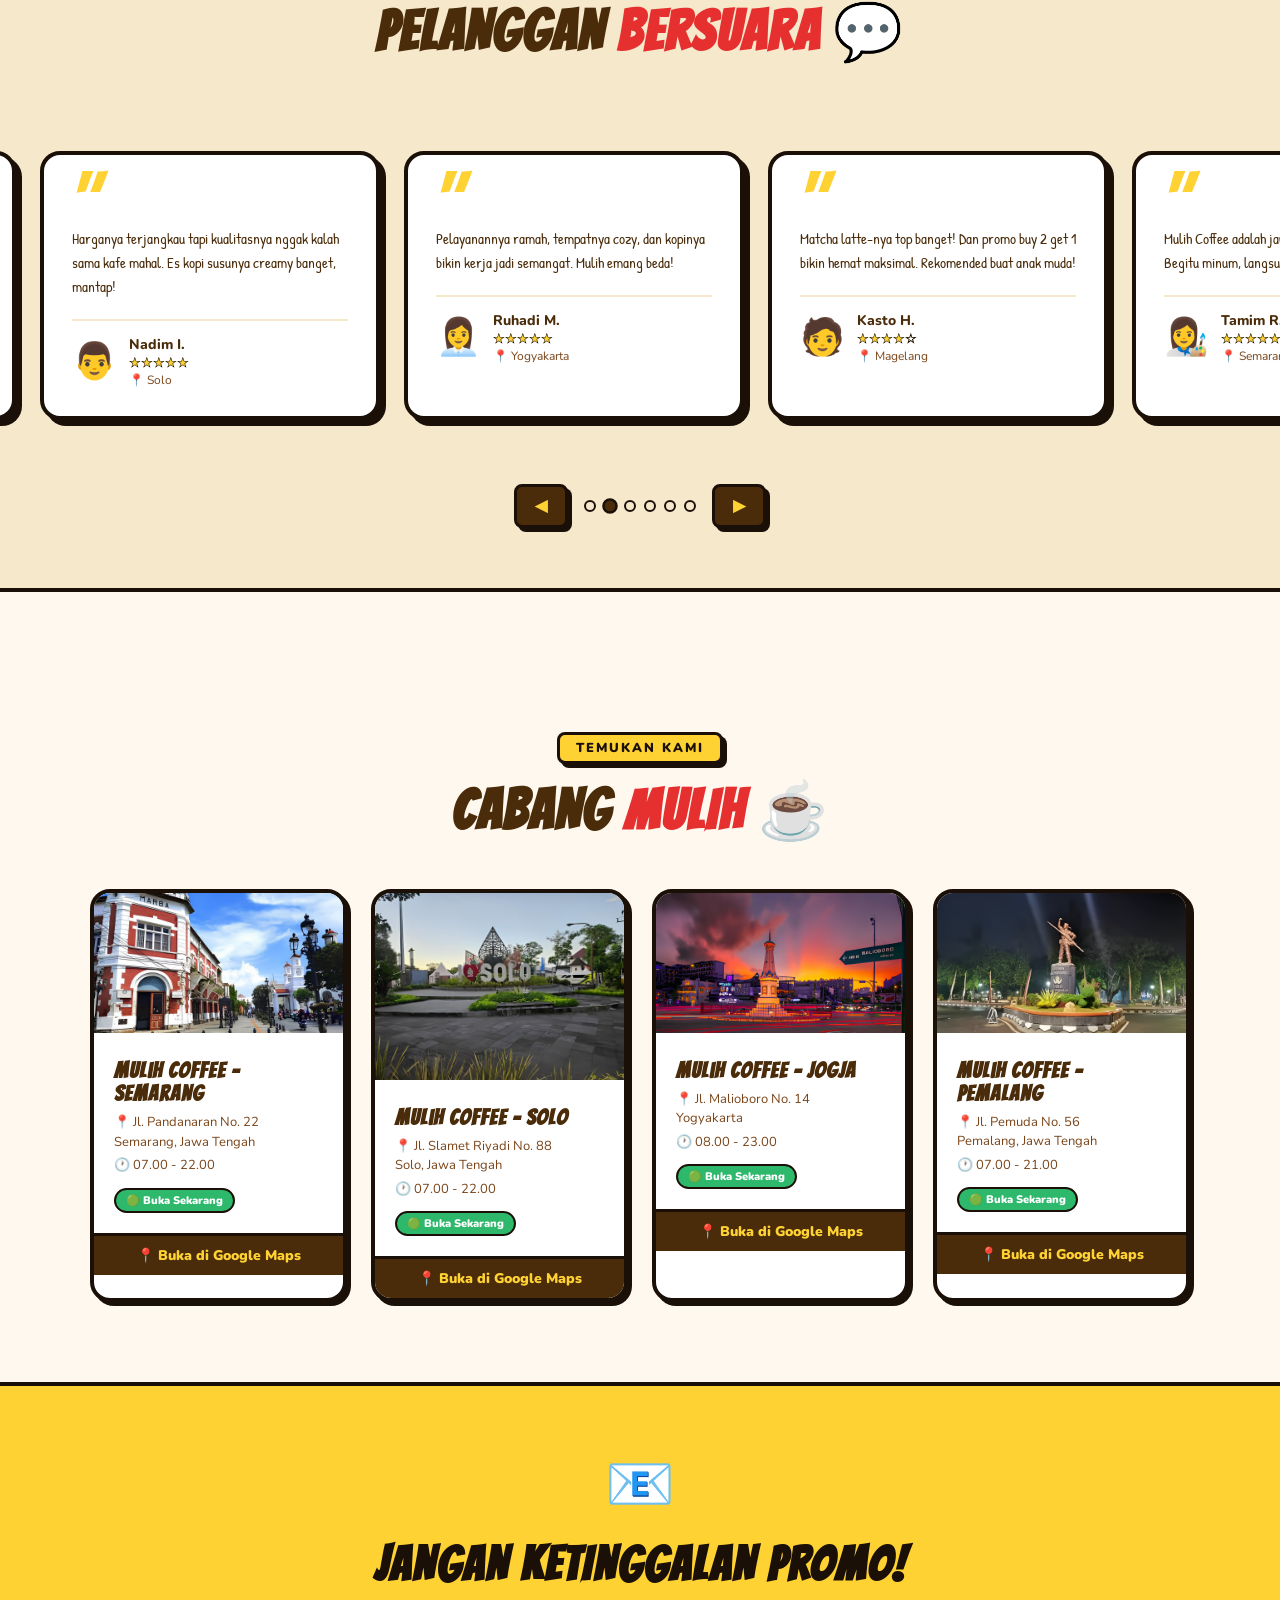
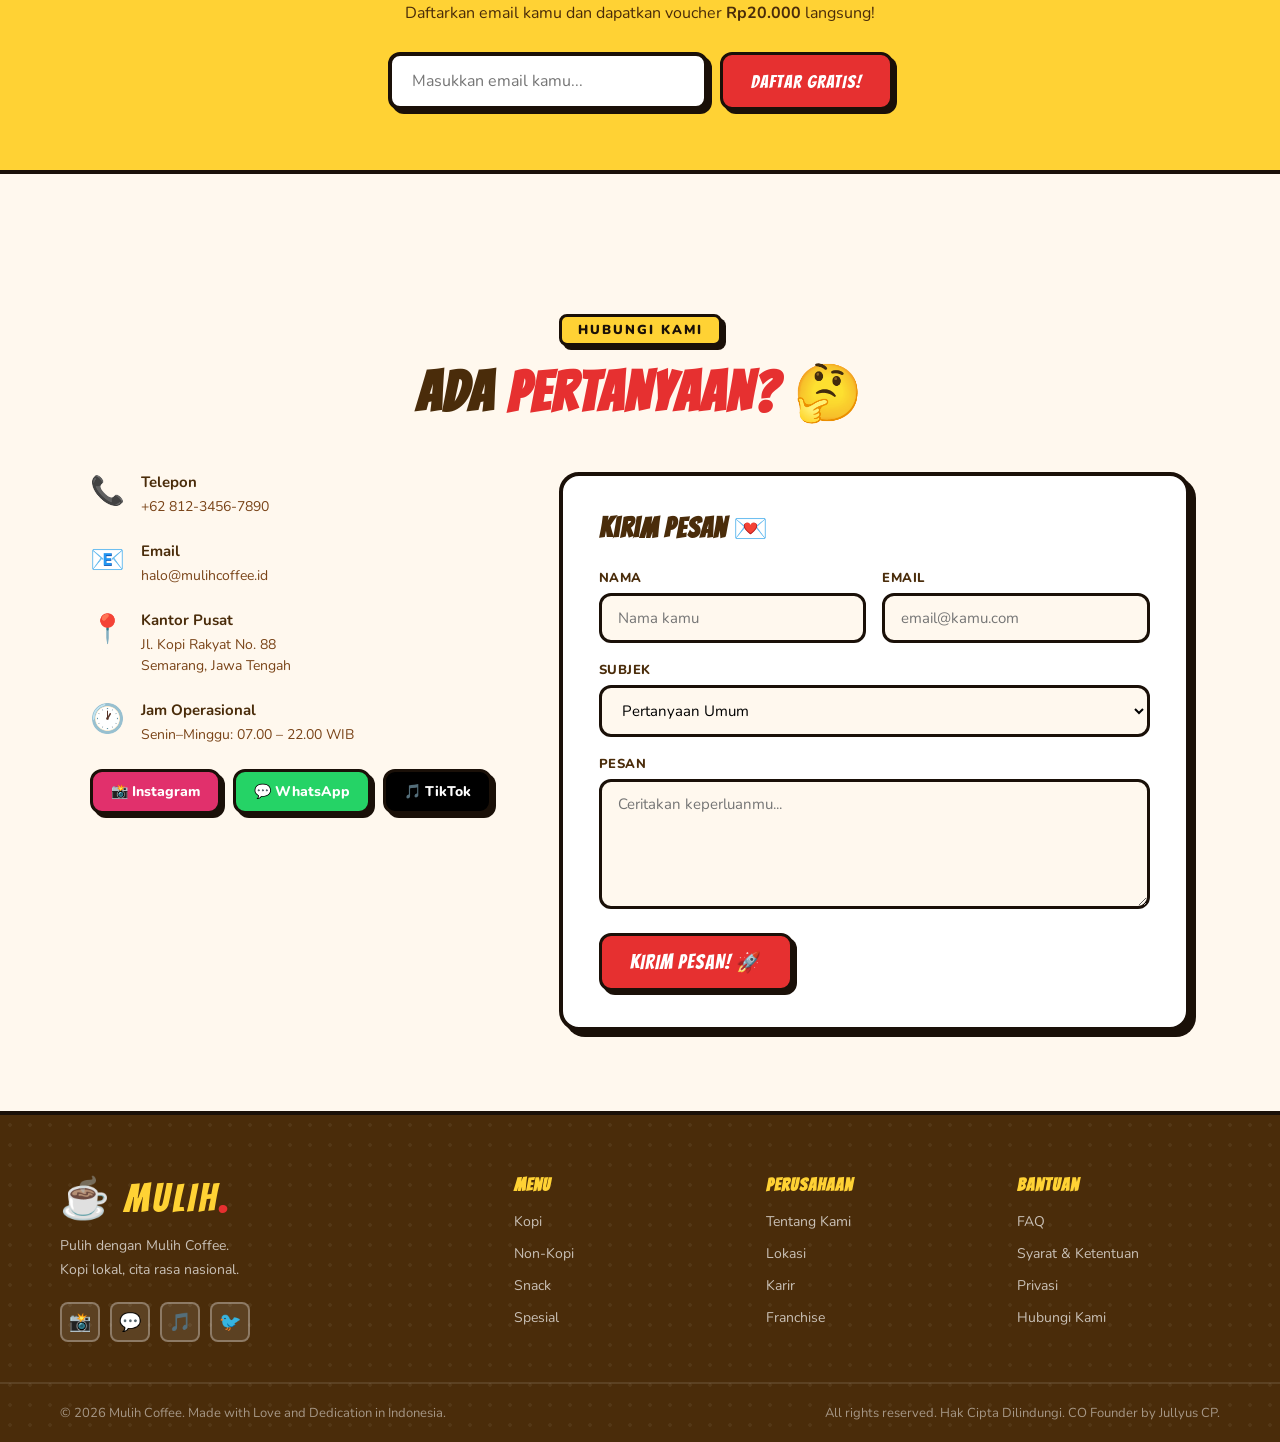
==== commit 91f972cb: "Add files via upload" ====
--- a/index.html
+++ b/index.html
@@ -64,6 +64,24 @@
     </div>
   </nav>
 
+  <!-- ═══ MULIH WALLET BAR (muncul kalau sudah login) ═══ -->
+  <div id="mulihWalletBar" style="display:none;position:fixed;top:70px;left:0;right:0;z-index:900;background:linear-gradient(90deg,#3b1f0a,#5a3015);border-bottom:3px solid #1a1008;box-shadow:0 4px 0 #1a1008;padding:10px 20px;display:none;align-items:center;justify-content:space-between;gap:12px;flex-wrap:wrap;">
+    <div style="display:flex;align-items:center;gap:12px;flex:1;min-width:0;">
+      <div style="width:38px;height:38px;background:#c07c3a;border-radius:50%;border:2px solid #fff;display:flex;align-items:center;justify-content:center;font-family:var(--font-title);font-size:18px;color:white;font-weight:900;flex-shrink:0;" id="wbarAvatar">M</div>
+      <div style="min-width:0;">
+        <div style="font-family:var(--font-title);font-size:11px;color:#c9b89a;letter-spacing:1px;">HALO, <span id="wbarName" style="color:#f5e9d0;">USER</span> ☕</div>
+        <div style="display:flex;align-items:center;gap:8px;flex-wrap:wrap;">
+          <div style="font-family:var(--font-title);font-size:16px;color:#f5c842;letter-spacing:1px;" id="wbarSaldo">Rp0</div>
+          <div style="font-size:10px;background:#c07c3a;color:white;padding:2px 7px;border-radius:20px;font-weight:800;border:1.5px solid #fff;" id="wbarTier">BRONZE</div>
+        </div>
+      </div>
+    </div>
+    <div style="display:flex;align-items:center;gap:8px;flex-shrink:0;">
+      <a href="costumer.html" style="font-size:11px;font-weight:800;color:#f5e9d0;text-decoration:none;background:rgba(255,255,255,0.1);border:1.5px solid rgba(255,255,255,0.3);padding:5px 10px;border-radius:8px;">Dompet →</a>
+      <button onclick="openWalletPayCheckout()" style="font-family:var(--font-title);font-size:12px;letter-spacing:1px;background:#f5c842;color:#1a1008;border:2px solid #1a1008;padding:6px 14px;border-radius:8px;cursor:pointer;font-weight:900;box-shadow:2px 2px 0 #1a1008;" id="wbarPayBtn">⚡ BAYAR SALDO</button>
+    </div>
+  </div>
+
   <!-- HERO -->
   <section class="hero" id="home">
     <div class="hero-bg-dots"></div>
@@ -573,6 +591,11 @@
               <input type="radio" name="payMethod" value="qris" />
               <span class="pm-icon">📱</span>
               <span class="pm-label">QRIS</span>
+            </label>
+            <label class="payment-method-btn" data-method="wallet" id="walletPayMethod" style="display:none;">
+              <input type="radio" name="payMethod" value="wallet" />
+              <span class="pm-icon">⚡</span>
+              <span class="pm-label">Dompet Mulih</span>
             </label>
           </div>
 
@@ -606,6 +629,19 @@
               </div>
               <div class="qris-nominal" id="qrisNominal">Rp0</div>
               <div class="qris-note">Scan dengan GoPay, OVO, Dana, atau m-Banking</div>
+            </div>
+          </div>
+
+          <!-- Panel Dompet Mulih -->
+          <div class="payment-panel" id="panelWallet" style="display:none;">
+            <div style="background:#f0faf5;border:2px solid #2db86c;border-radius:12px;padding:18px;text-align:center;">
+              <div style="font-size:24px;margin-bottom:8px;">⚡</div>
+              <div style="font-family:var(--font-title);font-size:16px;color:#1a6640;letter-spacing:1px;margin-bottom:4px;">BAYAR PAKAI DOMPET MULIH</div>
+              <div style="font-size:13px;color:#2db86c;font-weight:800;margin-bottom:8px;" id="walletPaySaldo">Saldo: Rp0</div>
+              <div style="font-size:12px;color:#555;">Saldo akan langsung dipotong saat kamu klik bayar. Cepat, mudah, tanpa ribet!</div>
+              <div id="walletPayInsufficient" style="display:none;margin-top:10px;padding:8px 12px;background:#fde8e8;border:2px solid #e63030;border-radius:8px;font-size:12px;color:#c00;font-weight:800;">
+                ⚠️ Saldo tidak cukup! <a href="costumer.html" style="color:#c00;text-decoration:underline;">Top up dulu yuk →</a>
+              </div>
             </div>
           </div>
 
@@ -738,6 +774,9 @@
 
         <!-- Countdown -->
         <div style="font-size:12px;color:#aaa;font-weight:700;" id="qrisCountdown">Batas waktu: 2:00</div>
+        <a href="costumer.html?tab=scan" id="qrisGoToWallet" style="display:block;margin-top:10px;padding:10px;background:#3b1f0a;color:#f5e9d0;border:2px solid #1a1008;border-radius:10px;font-family:var(--font-title);font-size:14px;letter-spacing:1px;text-align:center;text-decoration:none;box-shadow:2px 2px 0 #1a1008;">
+          📲 Bayar via Dompet Mulih →
+        </a>
 
         <!-- Processing button (disabled) -->
         <button id="qrisWaitBtn" disabled style="width:100%;margin-top:14px;padding:14px;background:#888;color:white;border:3px solid #1a1008;border-radius:10px;font-family:var(--font-title);font-size:18px;letter-spacing:1px;cursor:not-allowed;box-shadow:3px 3px 0 #1a1008;">
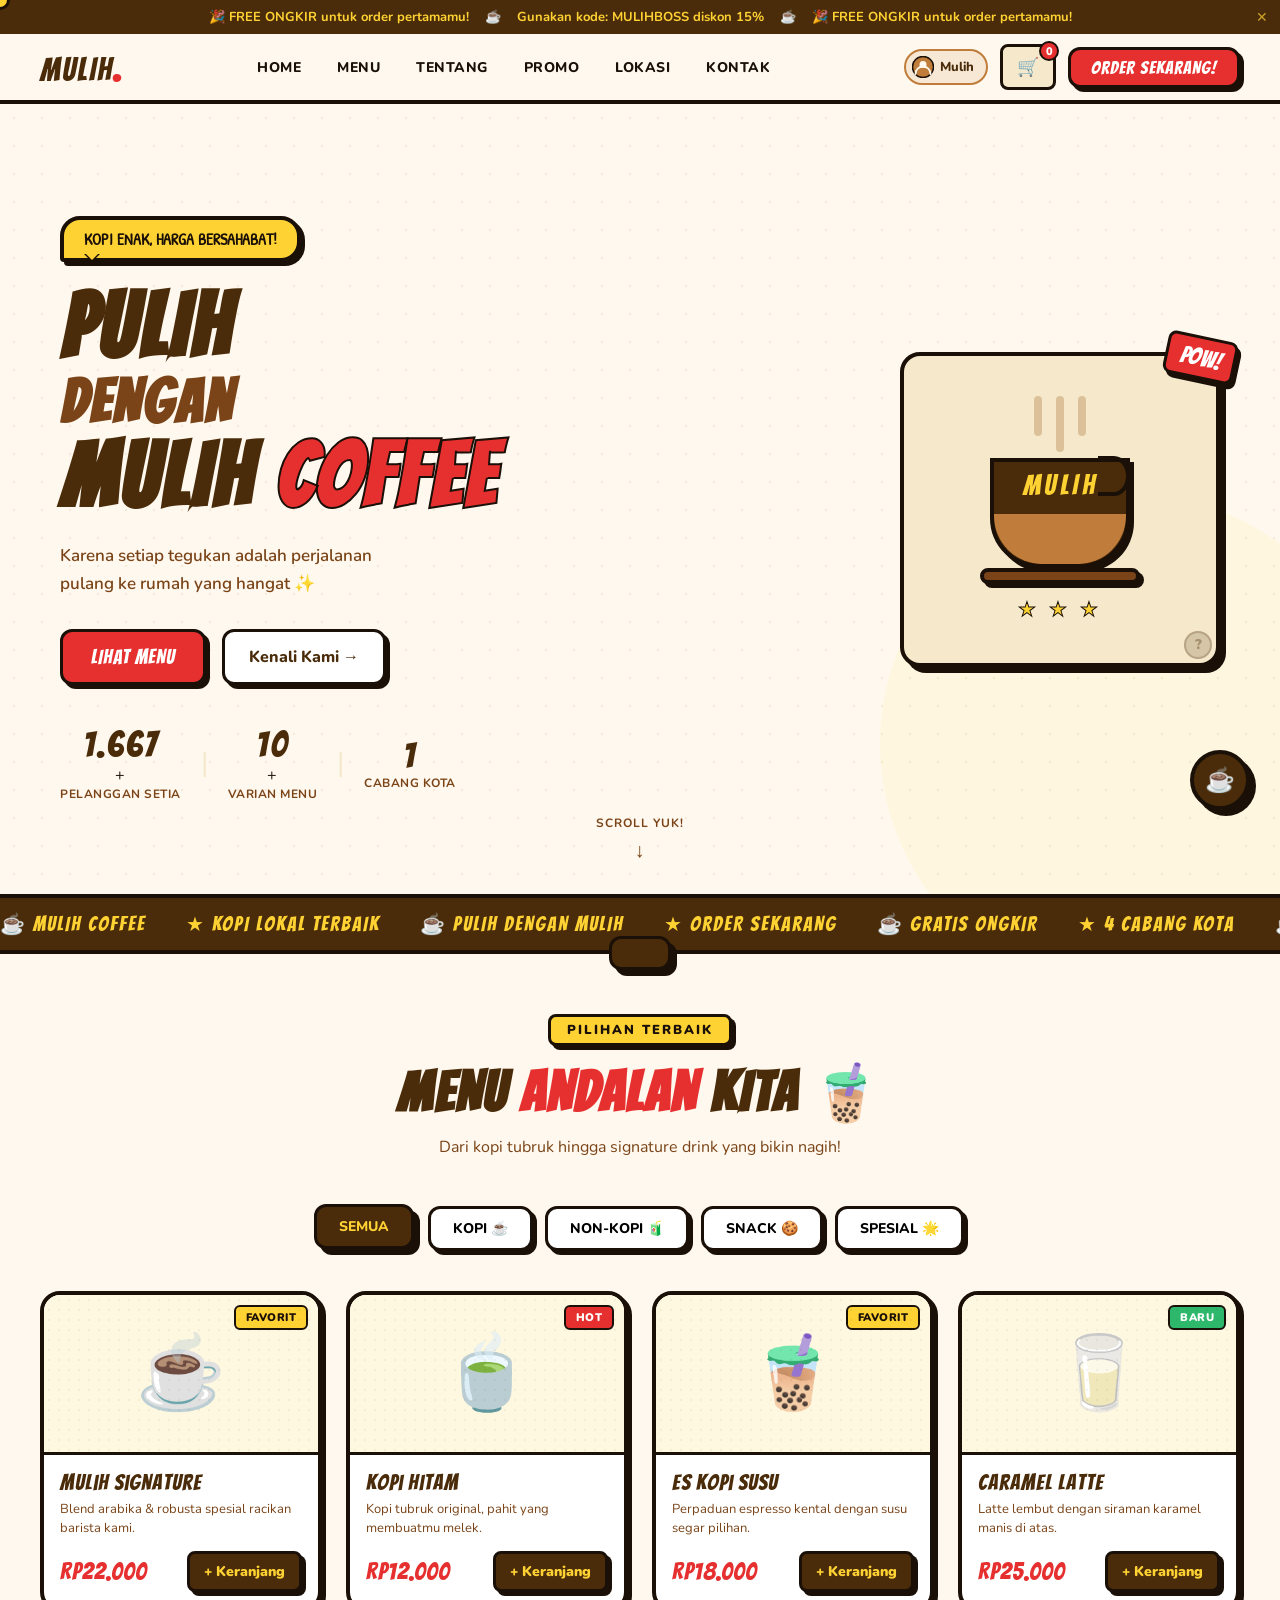
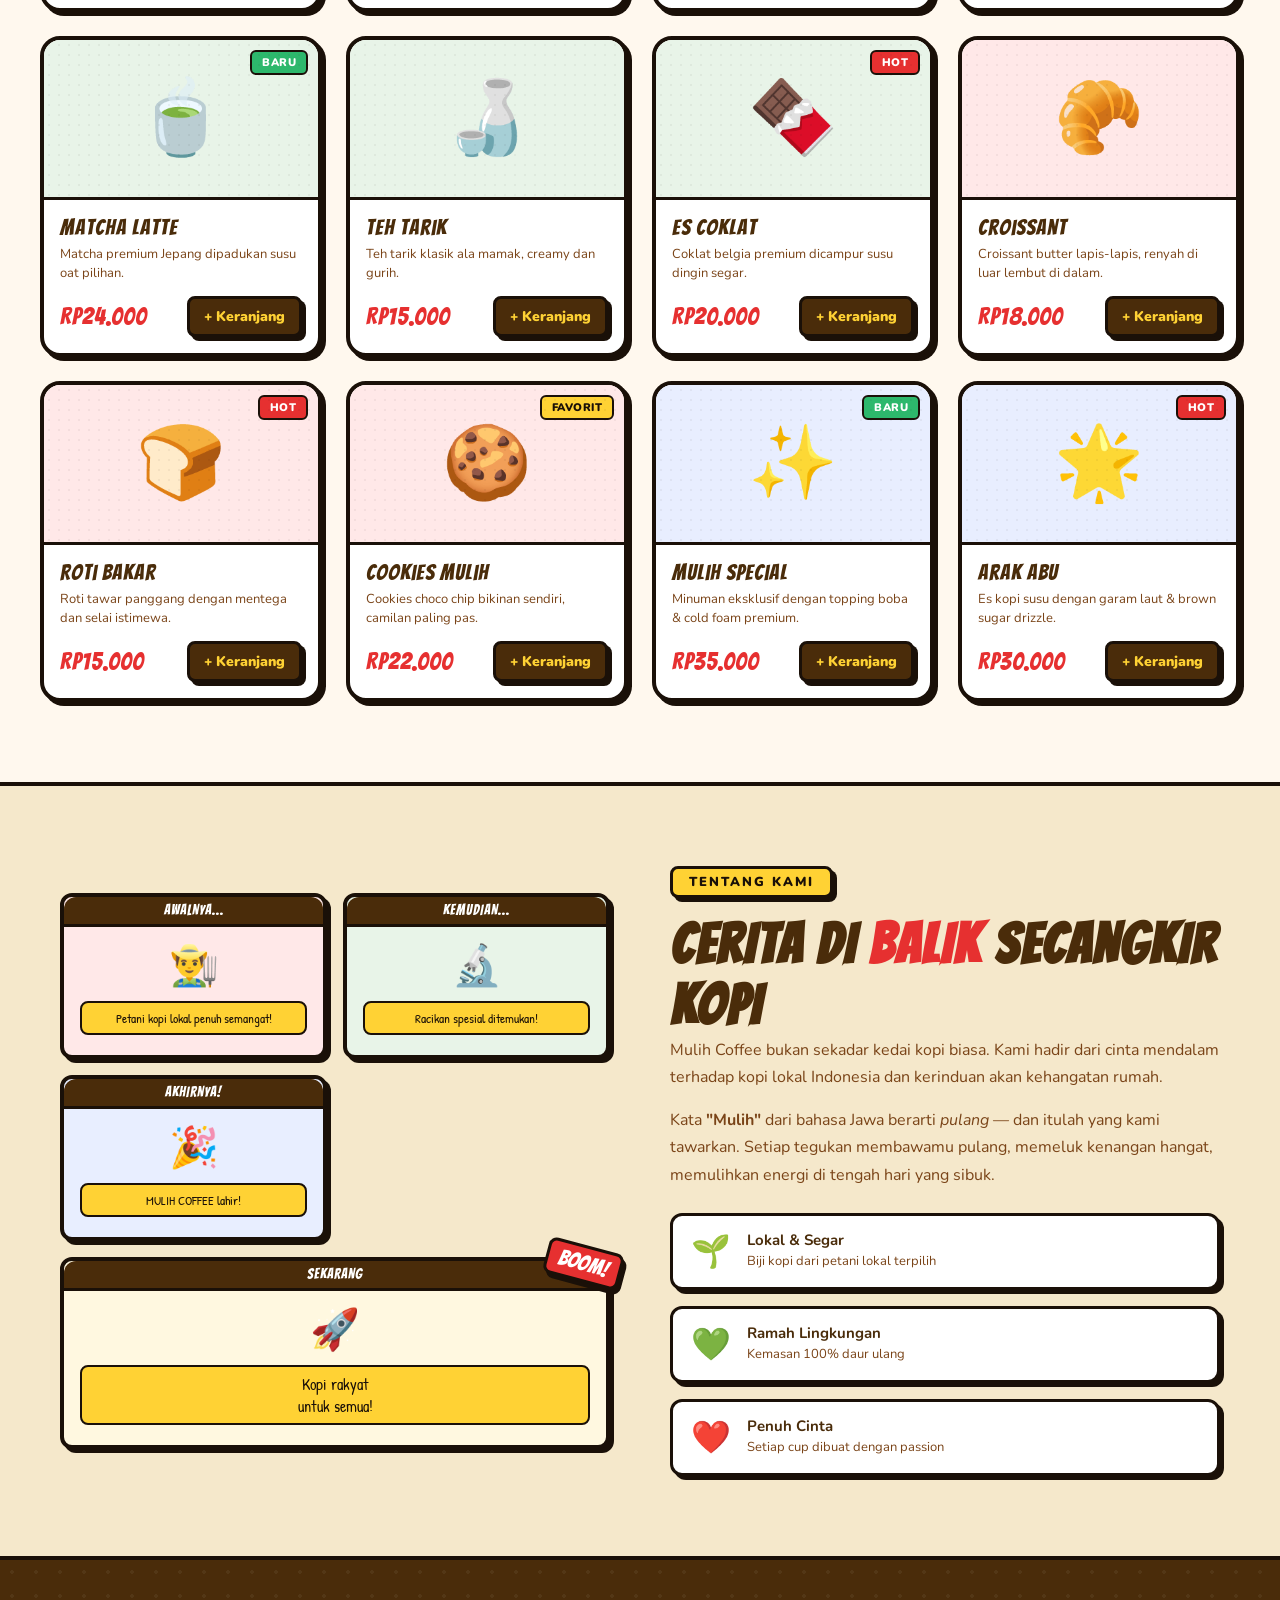
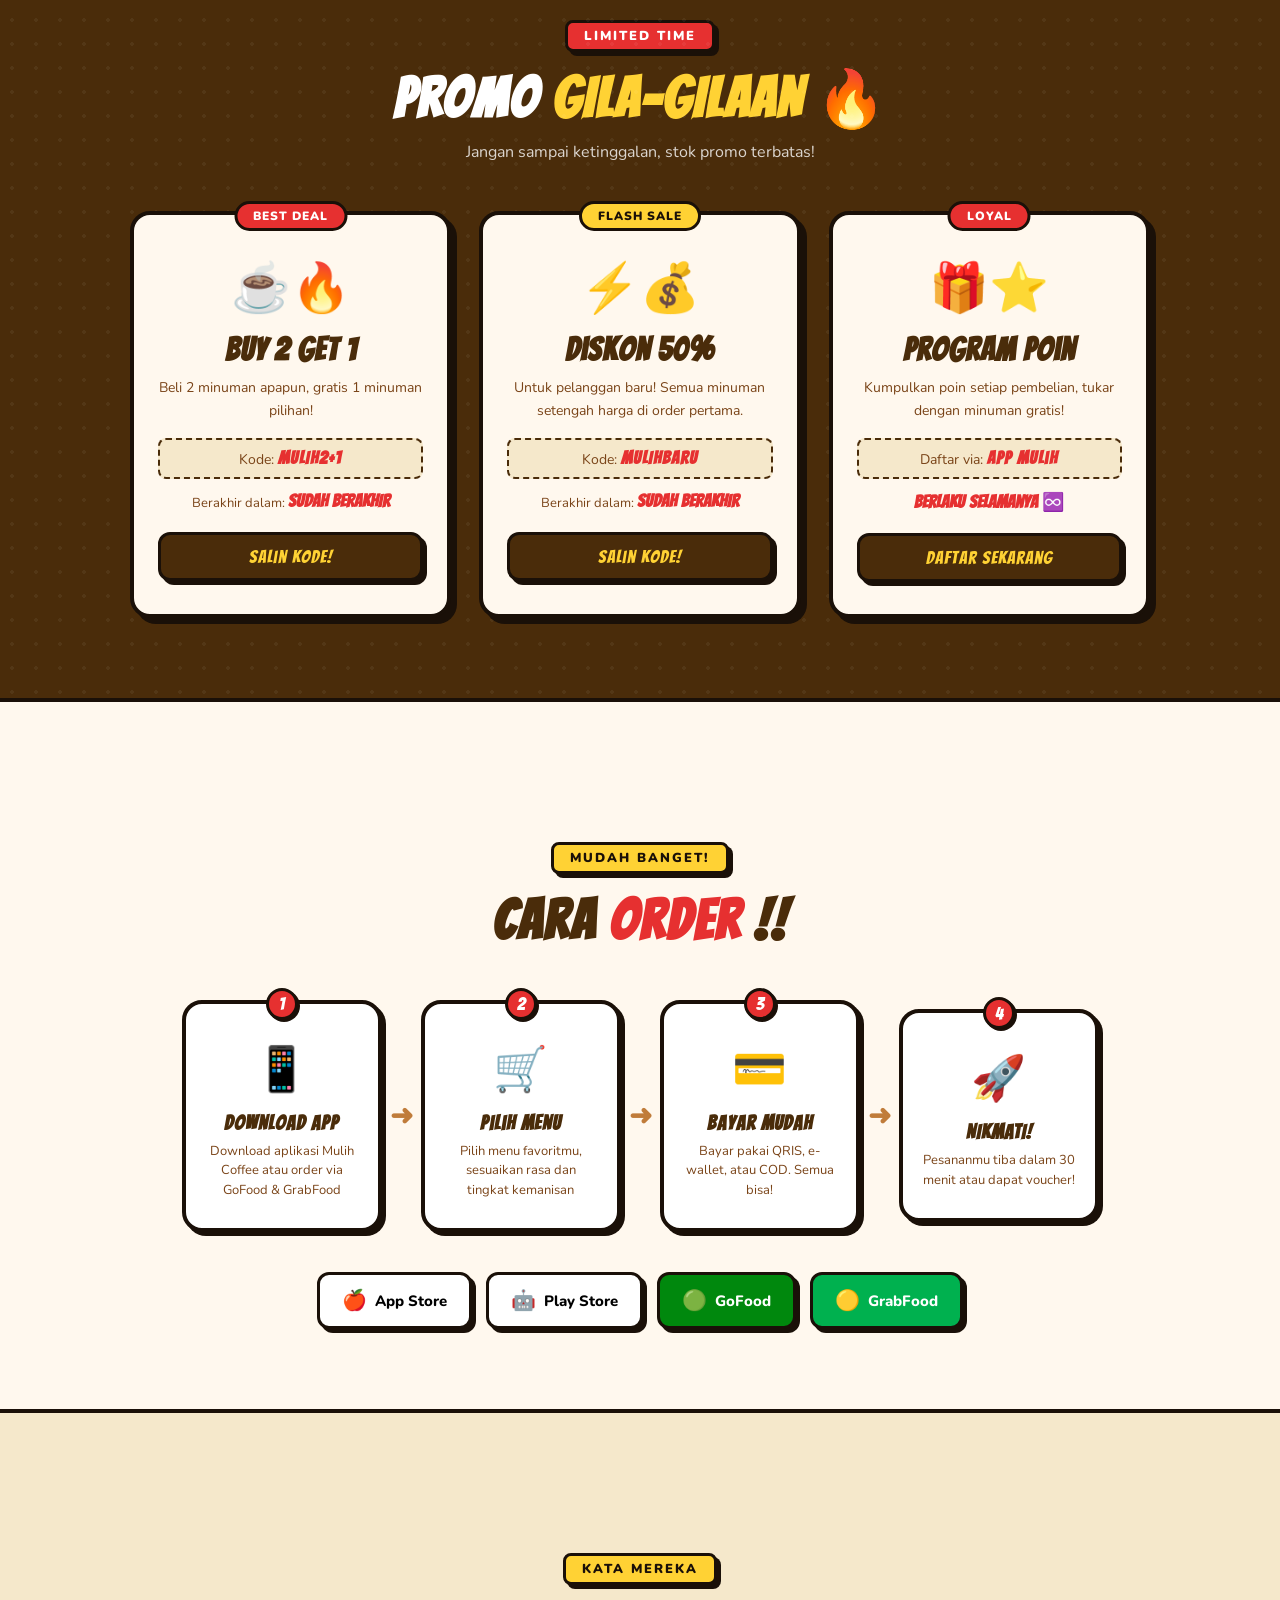
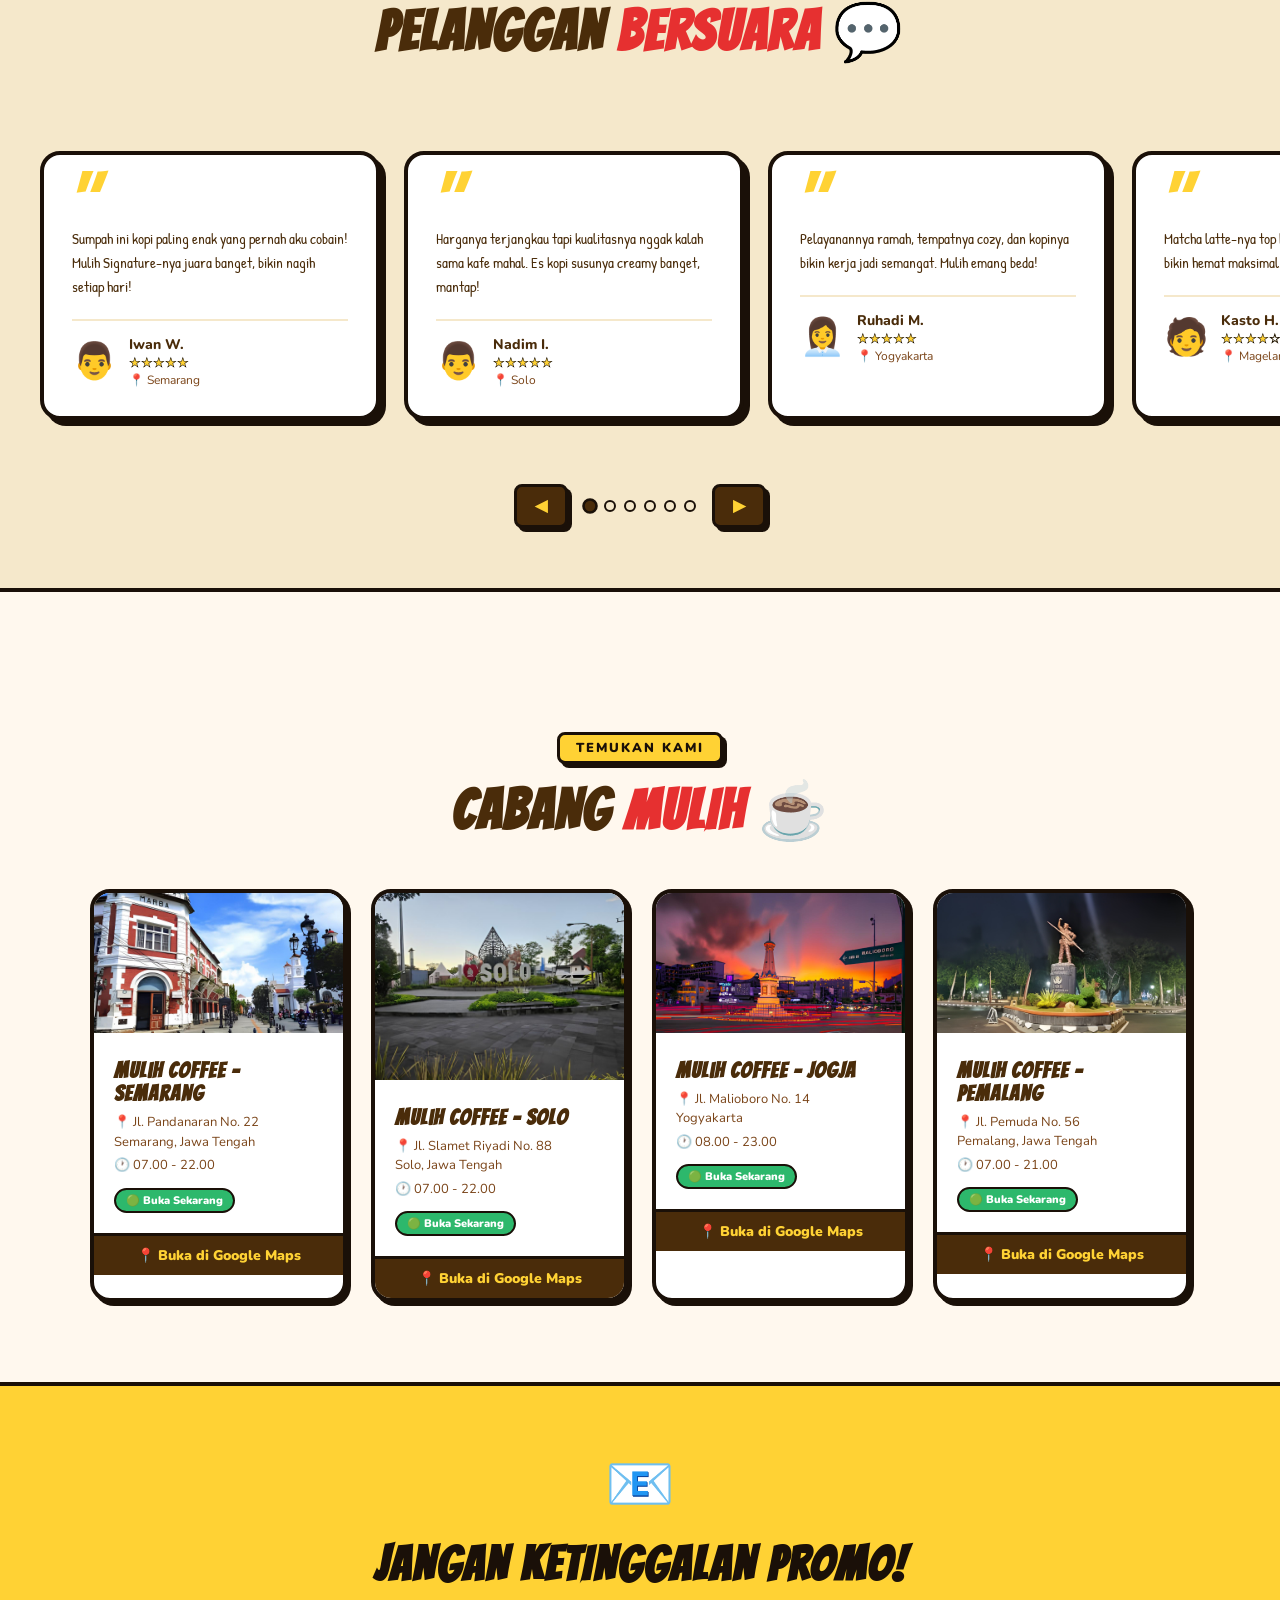
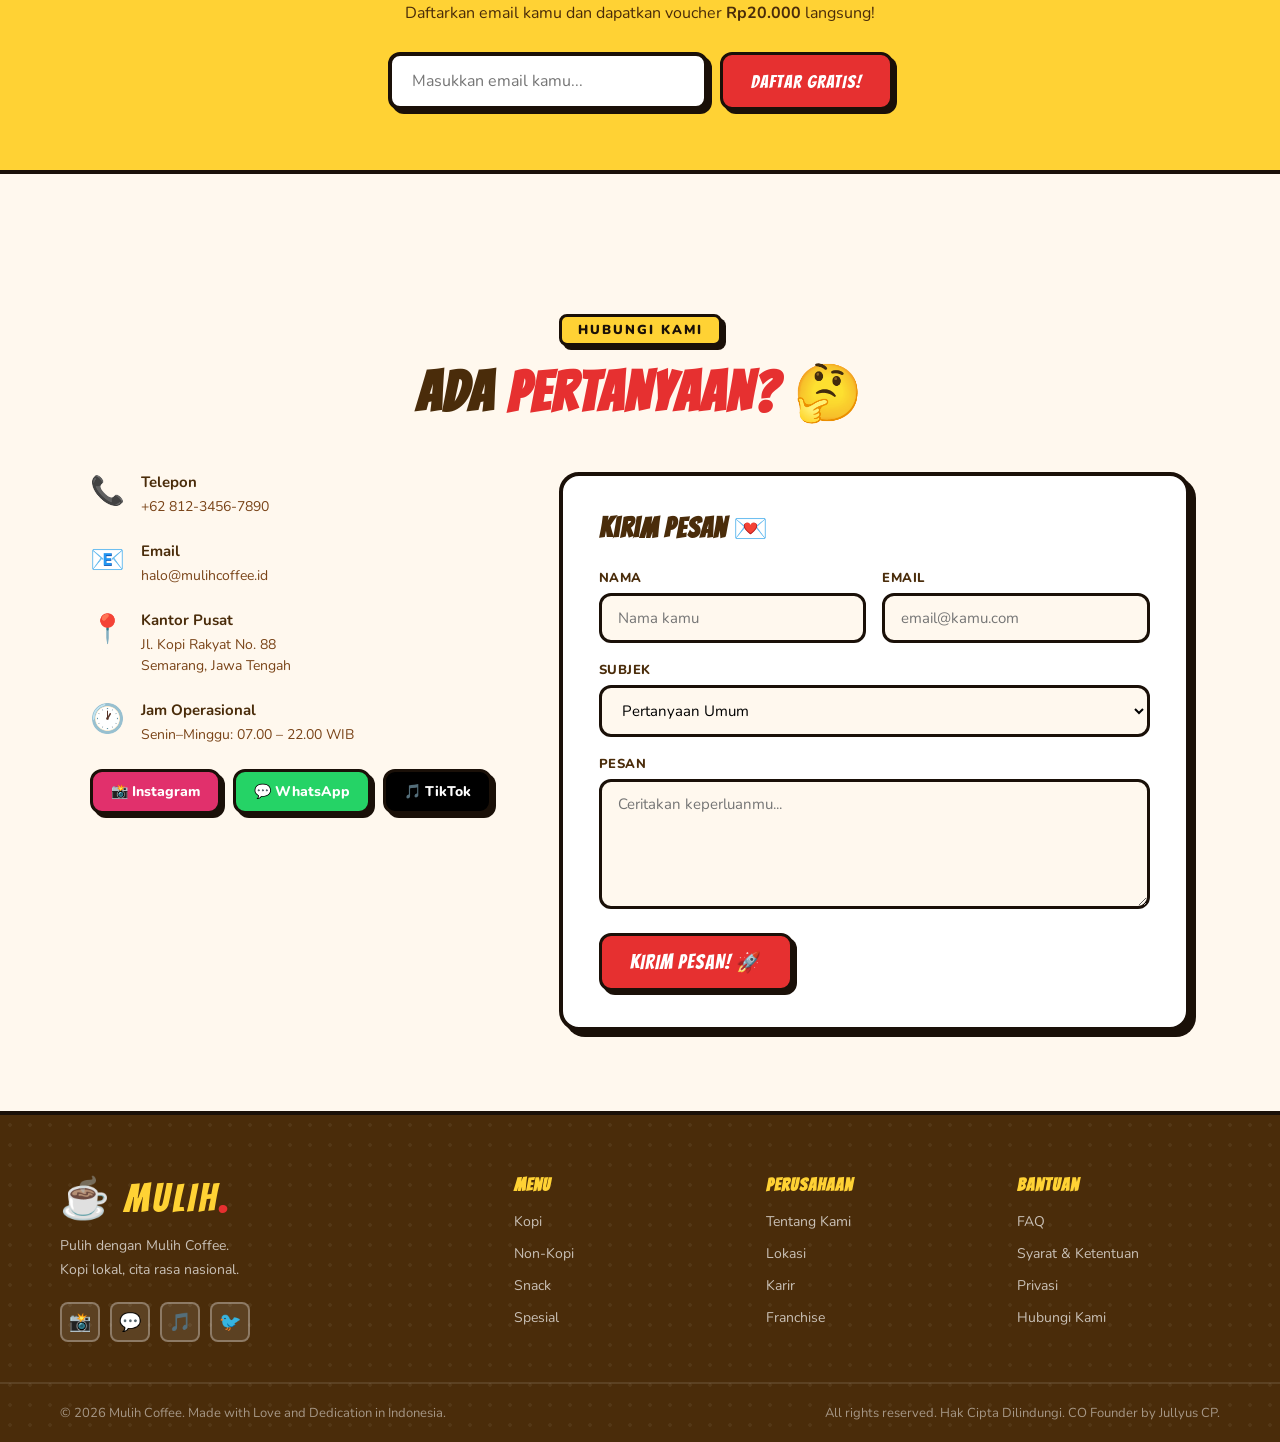
==== commit 8d353205: "Add files via upload" ====
--- a/index.html
+++ b/index.html
@@ -78,7 +78,7 @@
     </div>
     <div style="display:flex;align-items:center;gap:8px;flex-shrink:0;">
       <a href="costumer.html" style="font-size:11px;font-weight:800;color:#f5e9d0;text-decoration:none;background:rgba(255,255,255,0.1);border:1.5px solid rgba(255,255,255,0.3);padding:5px 10px;border-radius:8px;">Dompet →</a>
-      <button onclick="openWalletPayCheckout()" style="font-family:var(--font-title);font-size:12px;letter-spacing:1px;background:#f5c842;color:#1a1008;border:2px solid #1a1008;padding:6px 14px;border-radius:8px;cursor:pointer;font-weight:900;box-shadow:2px 2px 0 #1a1008;" id="wbarPayBtn">⚡ BAYAR SALDO</button>
+      <button onclick="window.location.href='costumer.html?scroll=topup'" style="font-family:var(--font-title);font-size:12px;letter-spacing:1px;background:#f5c842;color:#1a1008;border:2px solid #1a1008;padding:6px 14px;border-radius:8px;cursor:pointer;font-weight:900;box-shadow:2px 2px 0 #1a1008;" id="wbarPayBtn">💰 TOPUP SALDO</button>
     </div>
   </div>
 
